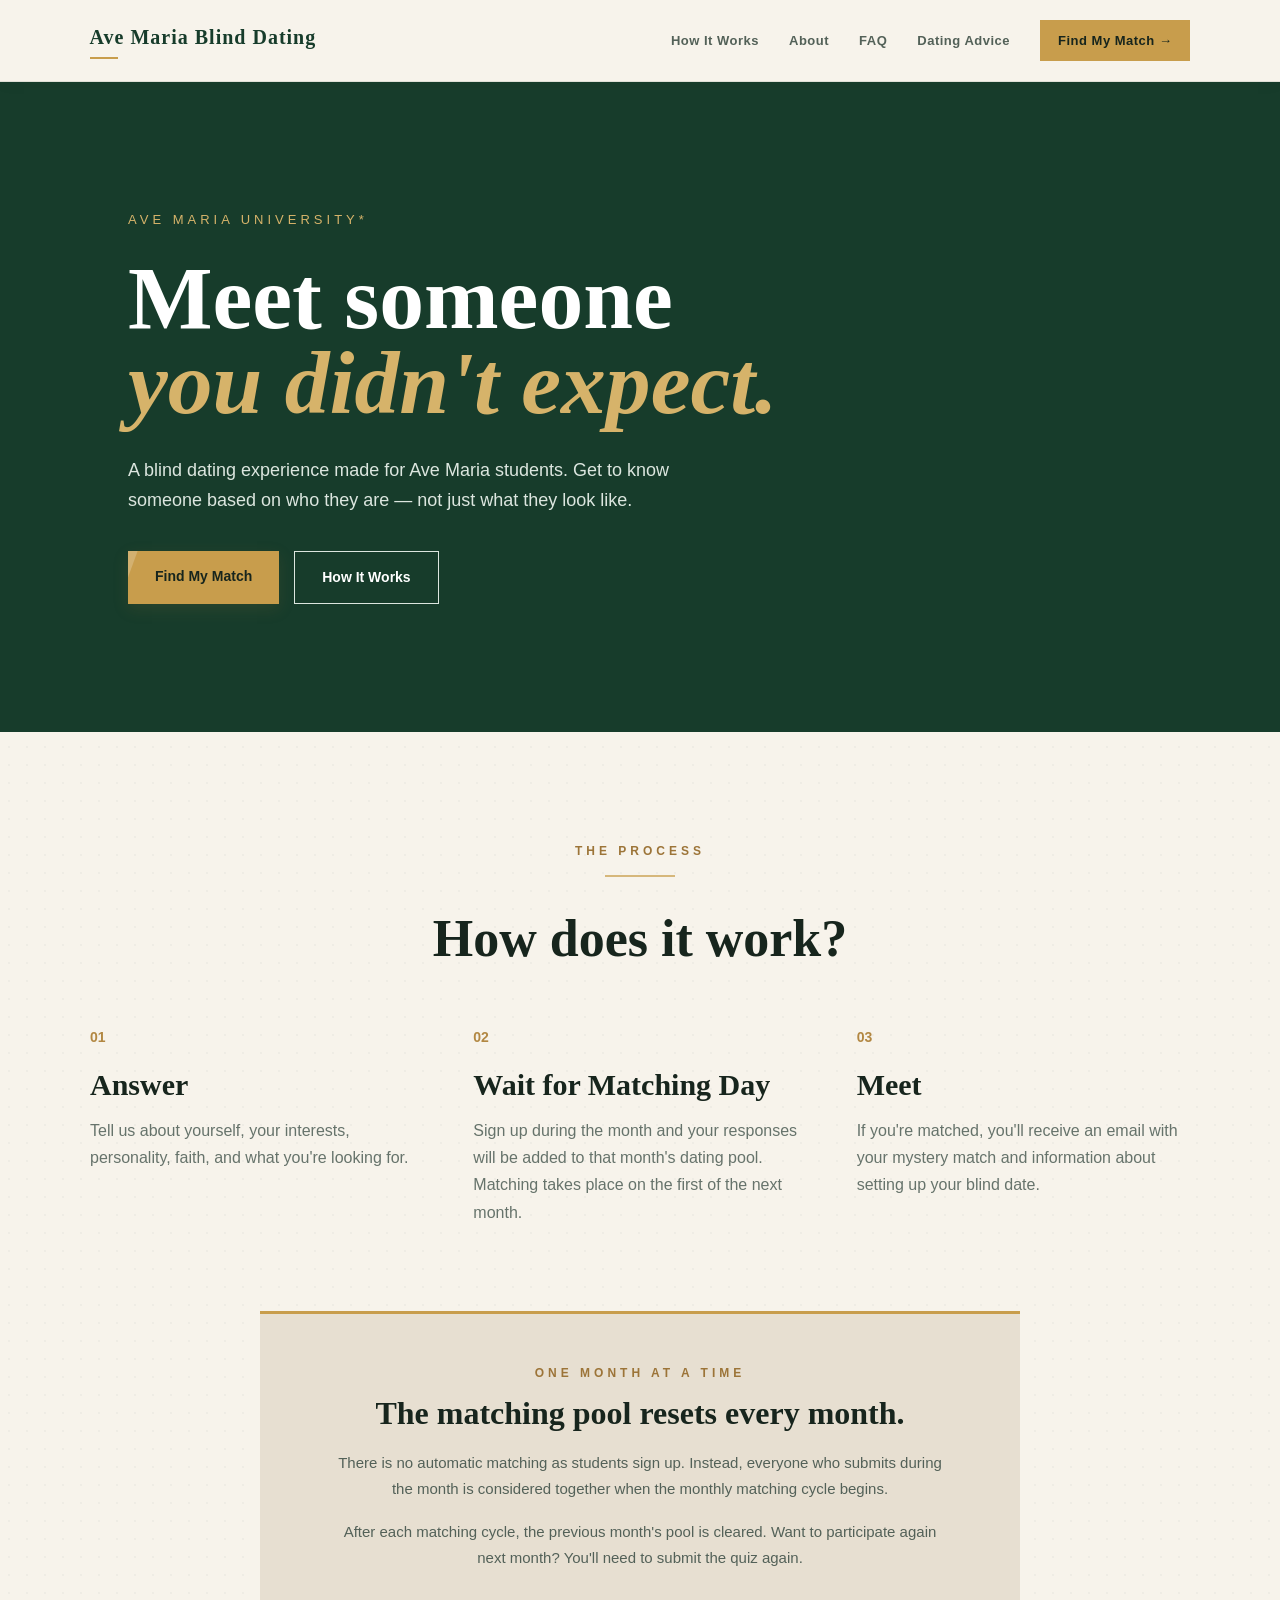
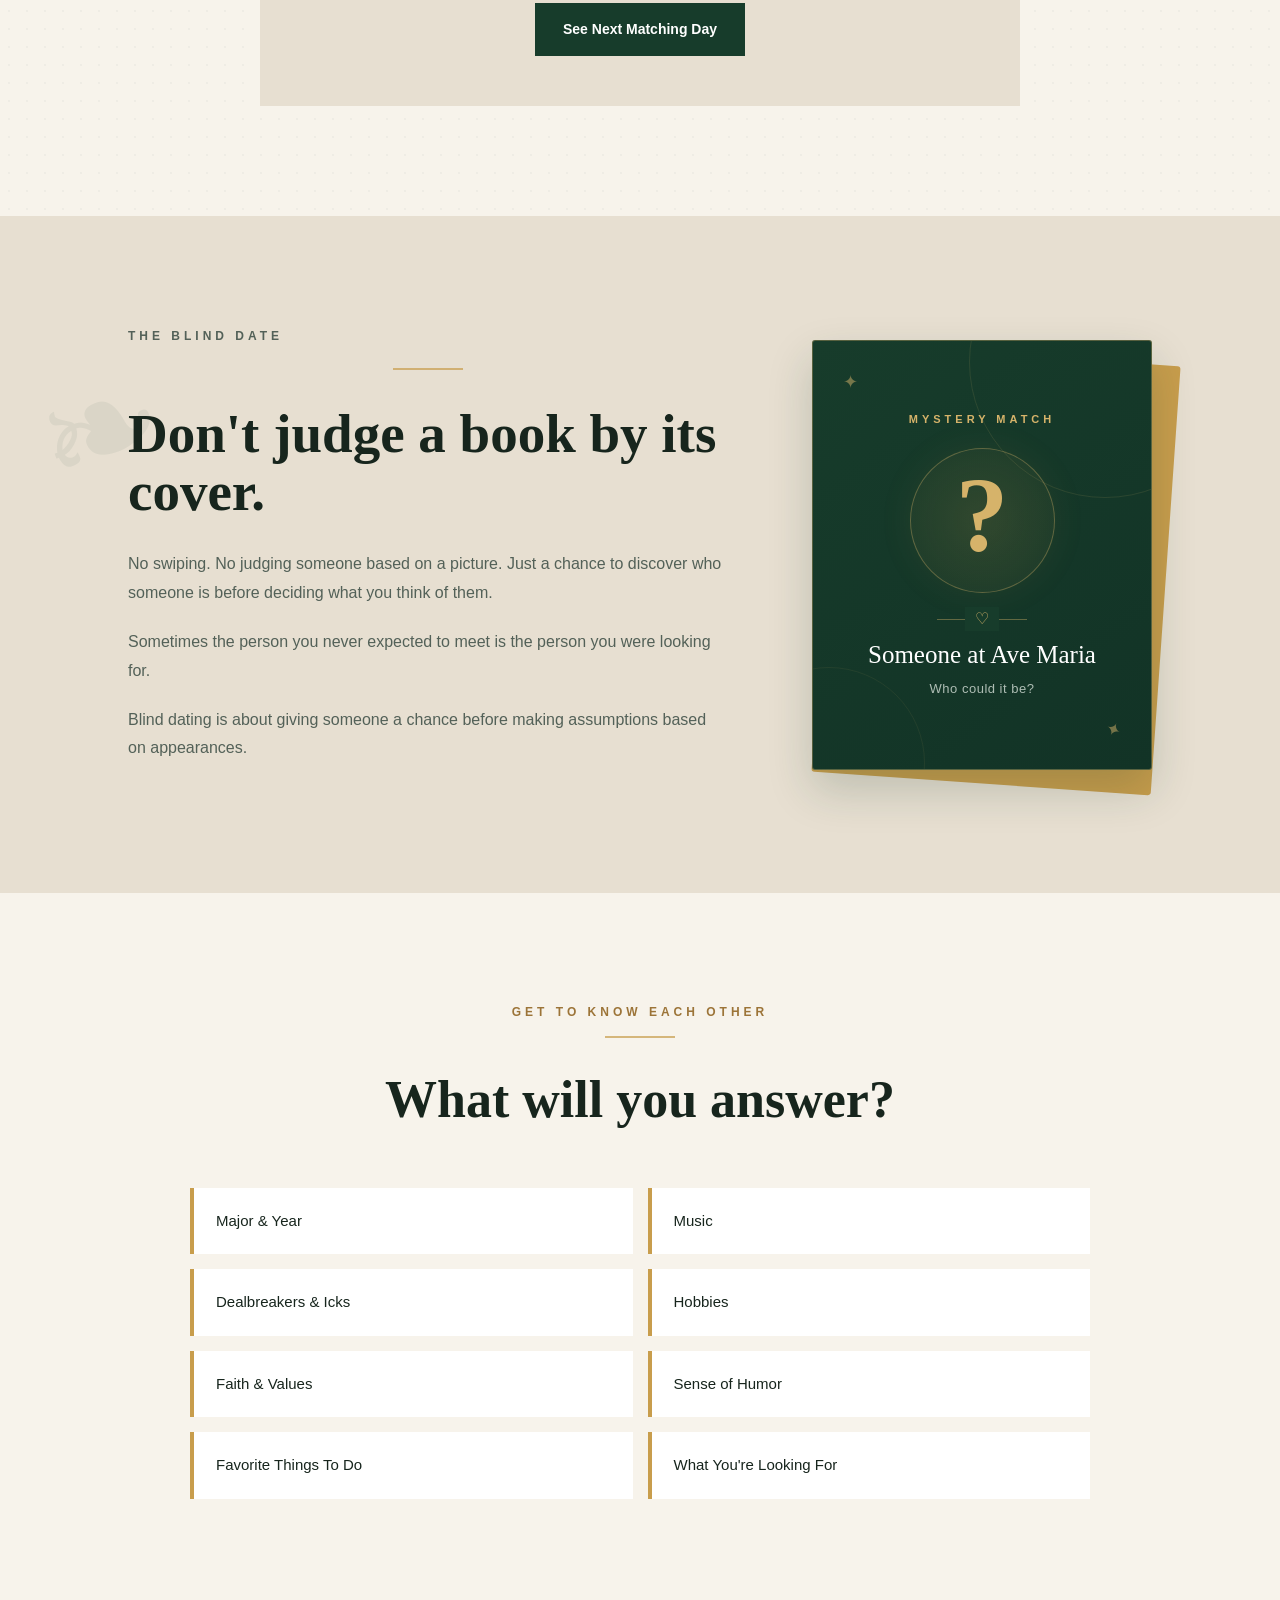
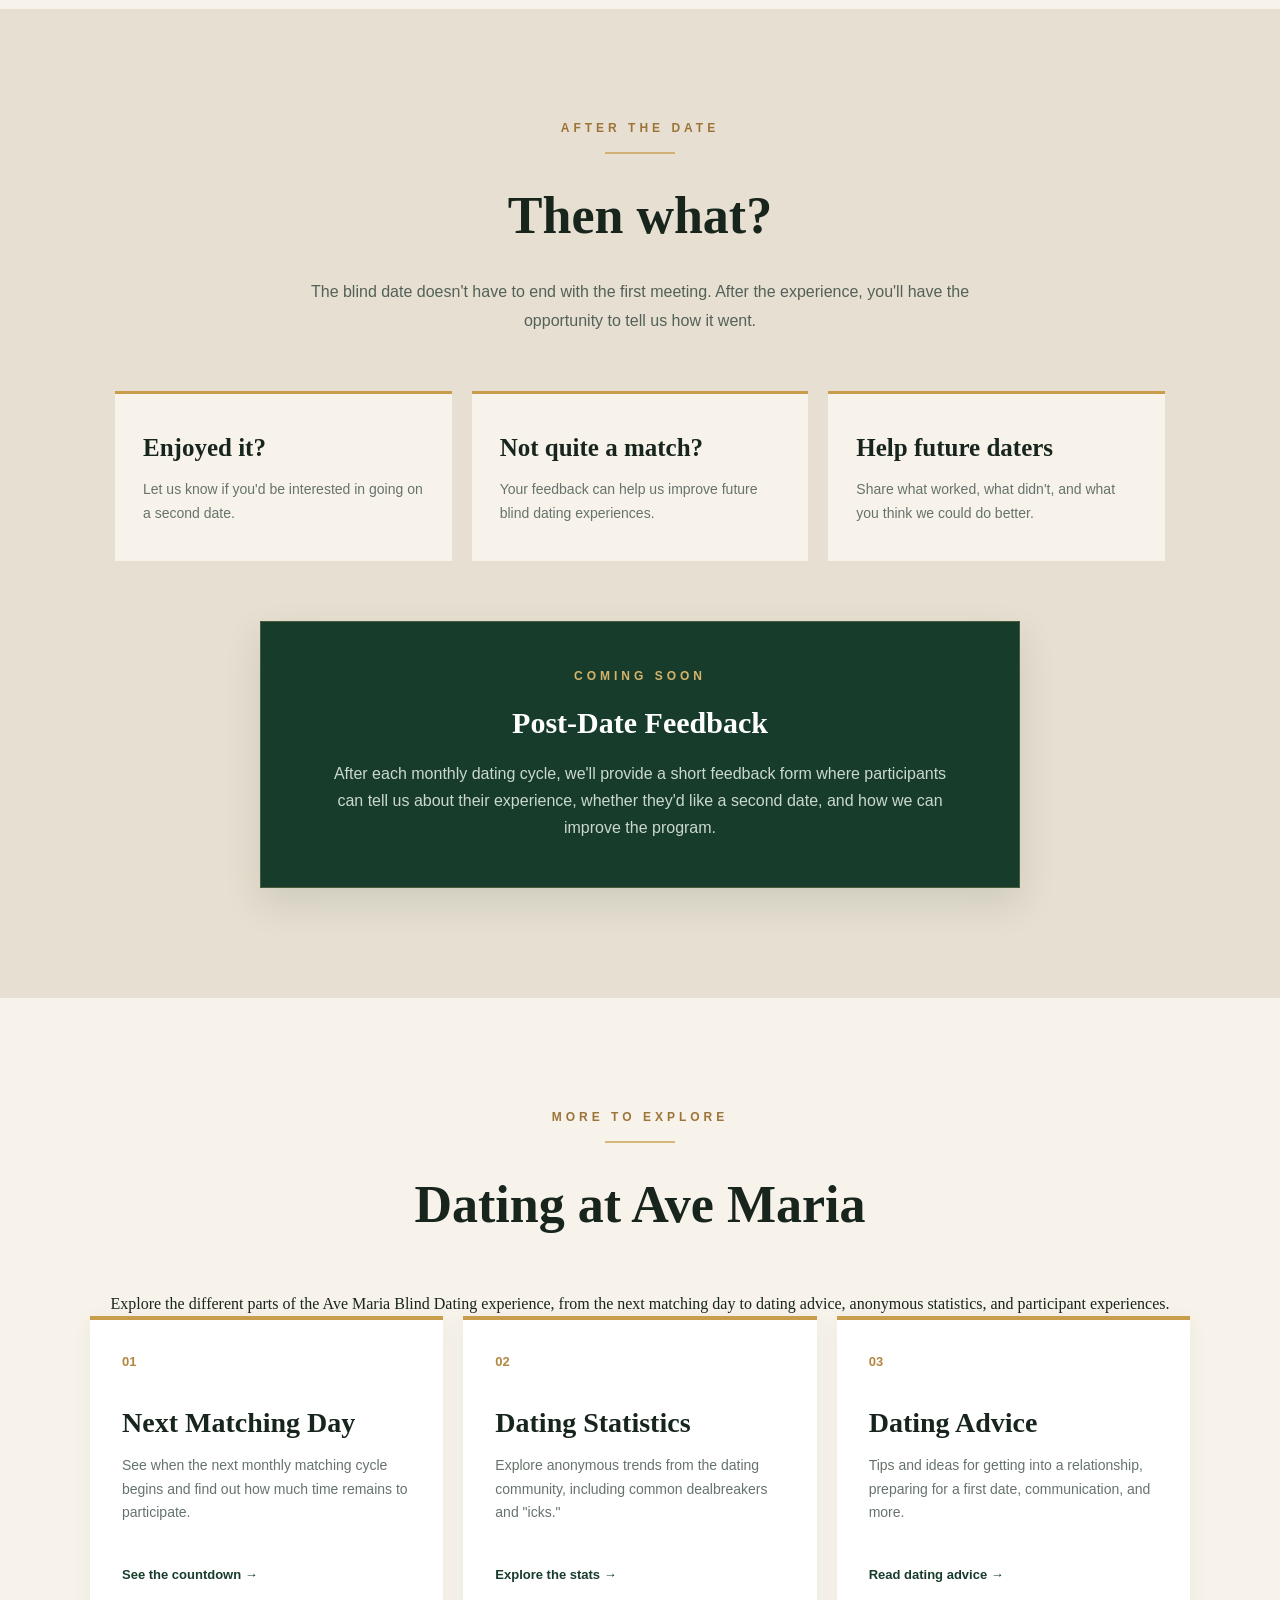
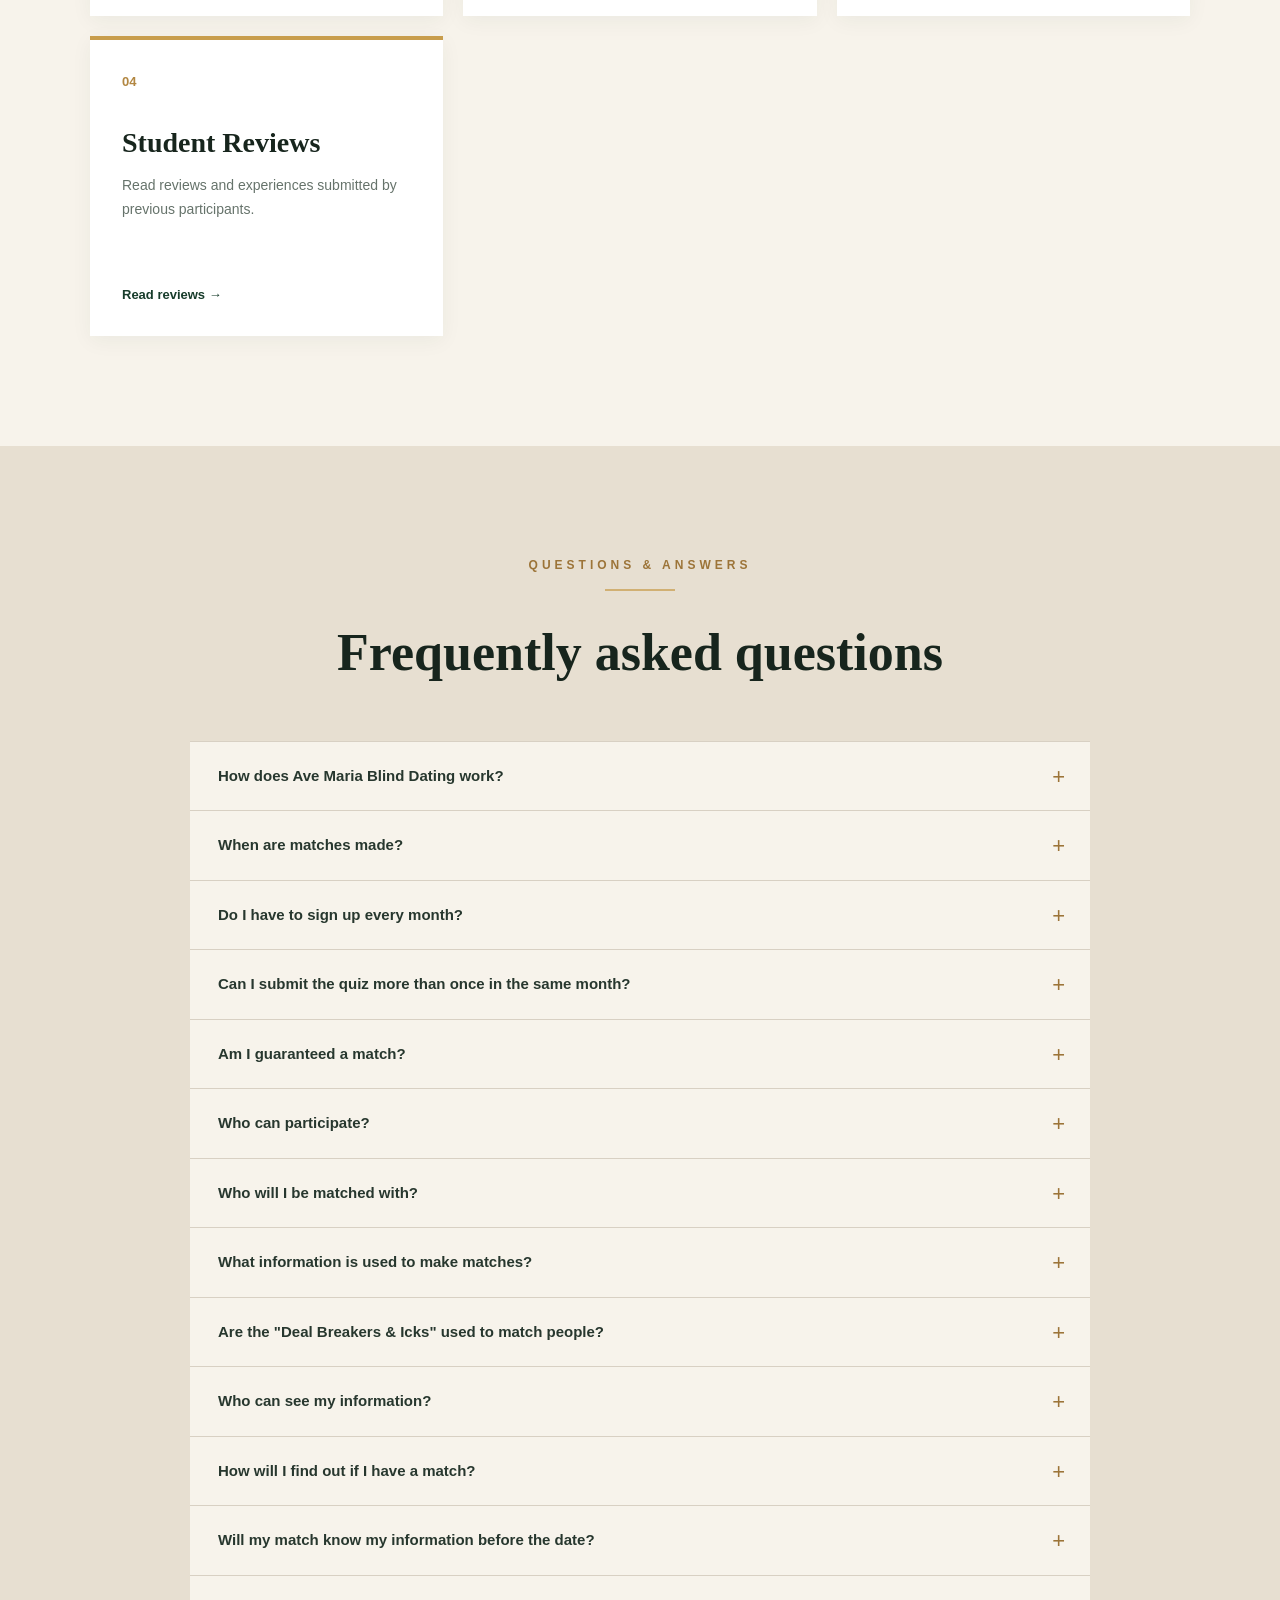
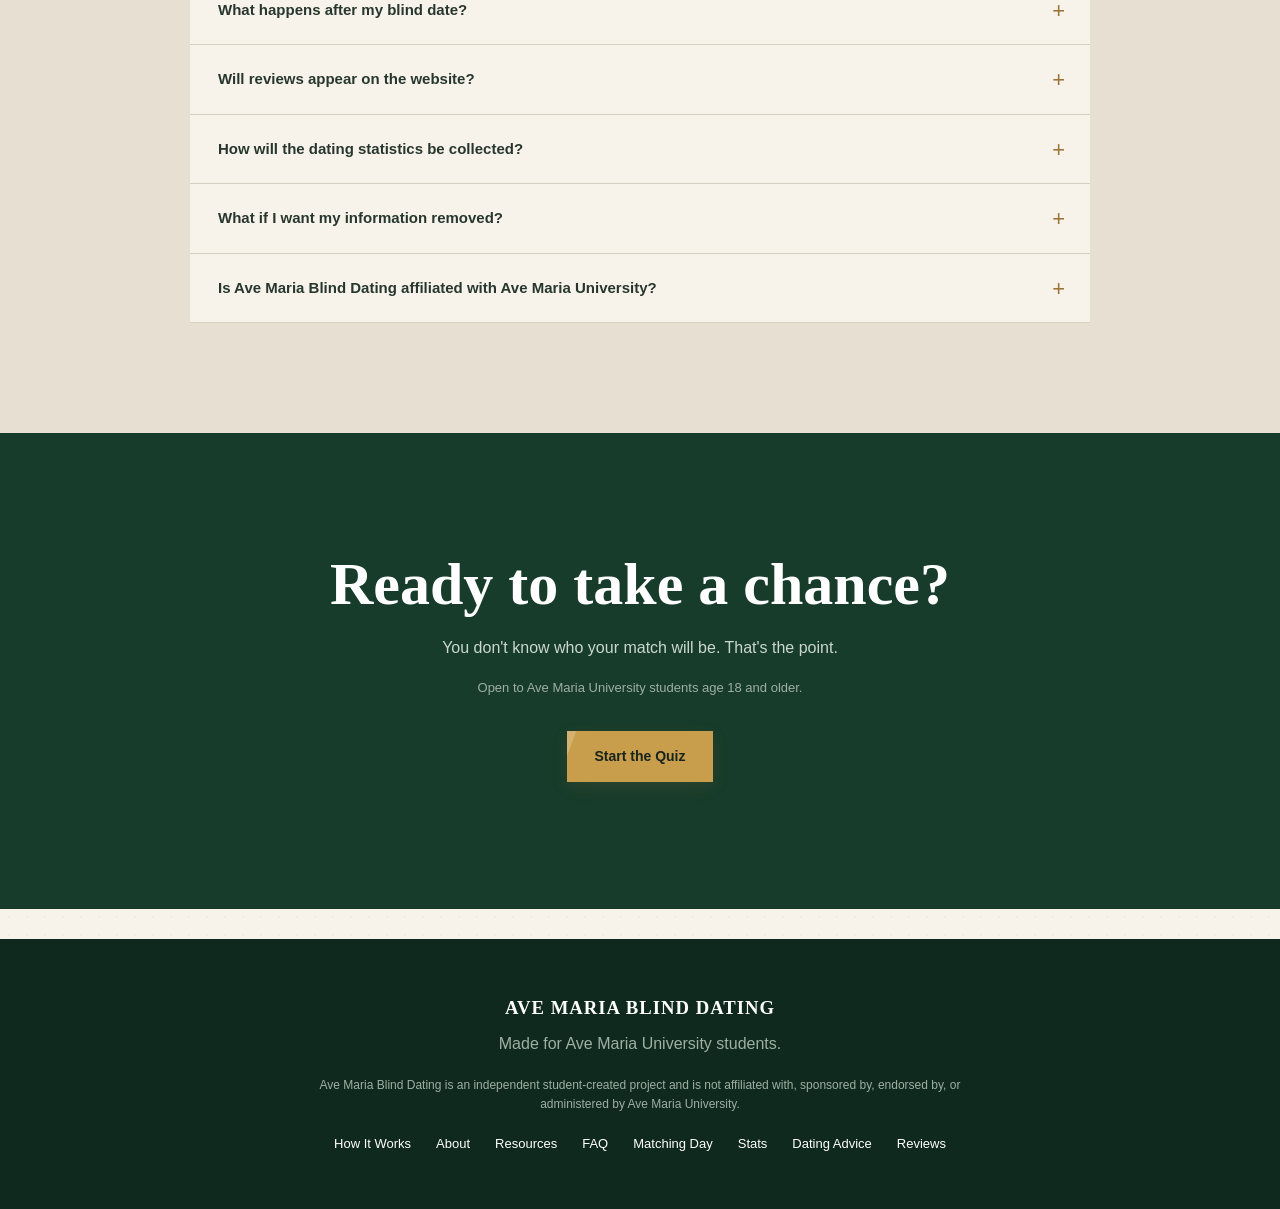
==== index.html @ 7564d318 "Update navigation links to include full paths" ====
<!DOCTYPE html>
<html lang="en">
<head>
    <meta charset="UTF-8">
    <meta name="viewport" content="width=device-width, initial-scale=1.0">

    <title>Ave Maria Blind Dating</title>

    <link rel="stylesheet" href="style.css">
</head>

<body>

    <!-- ==============================
         NAVIGATION
    ============================== -->

    <nav class="navbar">

        <a href="index.html" class="logo">
            Ave Maria Blind Dating
        </a>

        <div class="nav-links">

    <a href="index.html#how-it-works">
        How It Works
    </a>

    <a href="index.html#about">
        About
    </a>

    <a href="index.html#faq">
        FAQ
    </a>

    <a href="advice.html">
        Dating Advice
    </a>

    <a href="quiz.html" class="nav-cta">
        Find My Match →
    </a>

</div>

    </nav>


    <!-- ==============================
         HERO
    ============================== -->

    <section class="hero">

        <div class="hero-content">

            <p class="small-title">
                AVE MARIA UNIVERSITY*
            </p>

            <h1>
                Meet someone<br>
                <span>you didn't expect.</span>
            </h1>

            <p class="hero-text">
                A blind dating experience made for Ave Maria students.
                Get to know someone based on who they are — not just
                what they look like.
            </p>

            <div class="buttons">

                <a href="quiz.html" class="primary-button">
                    Find My Match
                </a>

                <a href="#how-it-works" class="secondary-button">
                    How It Works
                </a>

            </div>

        </div>


        <!-- Mystery people animation -->

        <div class="morph-animation">

            <div class="person-shape person-one">
                <div class="person-head"></div>
                <div class="person-body"></div>
            </div>

            <div class="person-shape person-two">
                <div class="person-head"></div>
                <div class="person-body"></div>
            </div>

            <div class="person-shape person-three">
                <div class="person-head"></div>
                <div class="person-body"></div>
            </div>

            <div class="person-shape person-four">
                <div class="person-head"></div>
                <div class="person-body"></div>
            </div>

            <div class="morph-heart">
                ♥
            </div>

        </div>

    </section>


    <!-- ==============================
         HOW IT WORKS
    ============================== -->

    <section id="how-it-works" class="section scroll-reveal">

        <p class="section-label">
            THE PROCESS
        </p>

        <div class="section-divider"></div>

        <h2>
            How does it work?
        </h2>


        <div class="steps">

            <div class="step">

                <div class="number">
                    01
                </div>

                <h3>
                    Answer
                </h3>

                <p>
                    Tell us about yourself, your interests,
                    personality, faith, and what you're looking for.
                </p>

            </div>


            <div class="step">

                <div class="number">
                    02
                </div>

                <h3>
                    Wait for Matching Day
                </h3>

                <p>
                    Sign up during the month and your responses
                    will be added to that month's dating pool.
                    Matching takes place on the first of the next month.
                </p>

            </div>


            <div class="step">

                <div class="number">
                    03
                </div>

                <h3>
                    Meet
                </h3>

                <p>
                    If you're matched, you'll receive an email with
                    your mystery match and information about setting
                    up your blind date.
                </p>

            </div>

        </div>


        <!-- Monthly matching information -->

        <div class="monthly-process">

            <p class="section-label">
                ONE MONTH AT A TIME
            </p>

            <h3>
                The matching pool resets every month.
            </h3>

            <p>
                There is no automatic matching as students sign up.
                Instead, everyone who submits during the month is
                considered together when the monthly matching cycle
                begins.
            </p>

            <p>
                After each matching cycle, the previous month's pool
                is cleared. Want to participate again next month?
                You'll need to submit the quiz again.
            </p>

            <a href="countdown.html" class="secondary-button">
                See Next Matching Day
            </a>

        </div>

    </section>


    <!-- ==============================
         ABOUT BLIND DATING
    ============================== -->

    <section id="about" class="about scroll-reveal">

        <div class="about-text">

            <p class="section-label">
                THE BLIND DATE
            </p>

            <div class="section-divider"></div>

            <h2>
                Don't judge a book
                by its cover.
            </h2>

            <p>
                No swiping. No judging someone based on a picture.
                Just a chance to discover who someone is before
                deciding what you think of them.
            </p>

            <p>
                Sometimes the person you never expected to meet
                is the person you were looking for.
            </p>

            <p>
                Blind dating is about giving someone a chance
                before making assumptions based on appearances.
            </p>

        </div>


        <div class="mystery-card-wrapper">

            <div class="mystery-card-back"></div>

            <div class="match-card">

                <div class="card-decoration card-decoration-top">
                    ✦
                </div>

                <p class="match-label">
                    MYSTERY MATCH
                </p>

                <div class="mystery-symbol">
                    <span>?</span>
                </div>

                <div class="card-divider">
                    <span>♡</span>
                </div>

                <h3>
                    Someone at Ave Maria
                </h3>

                <span class="match-question">
                    Who could it be?
                </span>

                <div class="card-decoration card-decoration-bottom">
                    ✦
                </div>

            </div>

        </div>

    </section>


    <!-- ==============================
         QUESTIONS
    ============================== -->

    <section class="section questions scroll-reveal">

        <p class="section-label">
            GET TO KNOW EACH OTHER
        </p>

        <div class="section-divider"></div>

        <h2>
            What will you answer?
        </h2>


        <div class="question-grid">

            <div>
                Major &amp; Year
            </div>

            <div>
                Music
            </div>

            <div>
                Dealbreakers &amp; Icks
            </div>

            <div>
                Hobbies
            </div>

            <div>
                Faith &amp; Values
            </div>

            <div>
                Sense of Humor
            </div>

            <div>
                Favorite Things To Do
            </div>

            <div>
                What You're Looking For
            </div>

        </div>

    </section>


    <!-- ==============================
         AFTER THE DATE
    ============================== -->

    <section class="section after-date scroll-reveal">

        <p class="section-label">
            AFTER THE DATE
        </p>

        <div class="section-divider"></div>

        <h2>
            Then what?
        </h2>

        <p class="after-date-intro">
            The blind date doesn't have to end with the first meeting.
            After the experience, you'll have the opportunity to tell
            us how it went.
        </p>


        <div class="after-date-grid">

            <div>

                <h3>
                    Enjoyed it?
                </h3>

                <p>
                    Let us know if you'd be interested in going
                    on a second date.
                </p>

            </div>


            <div>

                <h3>
                    Not quite a match?
                </h3>

                <p>
                    Your feedback can help us improve future
                    blind dating experiences.
                </p>

            </div>


            <div>

                <h3>
                    Help future daters
                </h3>

                <p>
                    Share what worked, what didn't, and what
                    you think we could do better.
                </p>

            </div>

        </div>


        <!-- Future feedback form -->

        <div class="future-feature">

            <p class="section-label">
                COMING SOON
            </p>

            <h3>
                Post-Date Feedback
            </h3>

            <p>
                After each monthly dating cycle, we'll provide a
                short feedback form where participants can tell us
                about their experience, whether they'd like a second
                date, and how we can improve the program.
            </p>

        </div>

    </section>


    <!-- ==============================
         RESOURCES
    ============================== -->

    <section
        id="resources"
        class="section resources scroll-reveal"
    >

        <p class="section-label">
            MORE TO EXPLORE
        </p>

        <div class="section-divider"></div>

        <h2>
            Dating at Ave Maria
        </h2>

        <p class="resources-intro">
            Explore the different parts of the Ave Maria Blind Dating
            experience, from the next matching day to dating advice,
            anonymous statistics, and participant experiences.
        </p>


        <div class="resource-grid">


            <!-- Countdown -->

            <a
                href="countdown.html"
                class="resource-card"
            >

                <span class="resource-number">
                    01
                </span>

                <h3>
                    Next Matching Day
                </h3>

                <p>
                    See when the next monthly matching cycle begins
                    and find out how much time remains to participate.
                </p>

                <span class="resource-link">
                    See the countdown →
                </span>

            </a>


            <!-- Statistics -->

            <a
                href="stats.html"
                class="resource-card"
            >

                <span class="resource-number">
                    02
                </span>

                <h3>
                    Dating Statistics
                </h3>

                <p>
                    Explore anonymous trends from the dating
                    community, including common dealbreakers
                    and "icks."
                </p>

                <span class="resource-link">
                    Explore the stats →
                </span>

            </a>


            <!-- Advice -->

            <a
                href="advice.html"
                class="resource-card"
            >

                <span class="resource-number">
                    03
                </span>

                <h3>
                    Dating Advice
                </h3>

                <p>
                    Tips and ideas for getting into a relationship,
                    preparing for a first date, communication,
                    and more.
                </p>

                <span class="resource-link">
                    Read dating advice →
                </span>

            </a>


            <!-- Reviews -->

            <a
                href="reviews.html"
                class="resource-card"
            >

                <span class="resource-number">
                    04
                </span>

                <h3>
                    Student Reviews
                </h3>

                <p>
                    Read reviews and experiences submitted by
                    previous participants.
                </p>

                <span class="resource-link">
                    Read reviews →
                </span>

            </a>

        </div>

    </section>


    <!-- ==============================
         FAQ
    ============================== -->

    <section
        id="faq"
        class="section faq-section scroll-reveal"
    >

        <p class="section-label">
            QUESTIONS &amp; ANSWERS
        </p>

        <div class="section-divider"></div>

        <h2>
            Frequently asked questions
        </h2>


        <div class="faq-list">


            <details class="faq-item">

                <summary>
                    How does Ave Maria Blind Dating work?
                </summary>

                <p>
                    You complete the quiz with honest answers about
                    yourself, your interests, personality, values,
                    lifestyle, and what you're looking for.
                    Participants who submit during the month are
                    considered together when the monthly matching
                    cycle takes place.
                </p>

            </details>


            <details class="faq-item">

                <summary>
                    When are matches made?
                </summary>

                <p>
                    Matches are made once a month, on the first day
                    of the month. The goal is to consider the people
                    in that month's pool together rather than creating
                    pairs automatically every time someone signs up.
                </p>

            </details>


            <details class="faq-item">

                <summary>
                    Do I have to sign up every month?
                </summary>

                <p>
                    Yes. Each monthly dating pool is separate.
                    After the matching cycle, the previous pool is
                    cleared. If you'd like to participate again during
                    a new month, you'll need to submit the quiz again.
                </p>

            </details>


            <details class="faq-item">

                <summary>
                    Can I submit the quiz more than once in the same month?
                </summary>

                <p>
                    No. Each participant may submit one application
                    per monthly dating pool.
                </p>

            </details>


            <details class="faq-item">

                <summary>
                    Am I guaranteed a match?
                </summary>

                <p>
                    No. A match cannot be guaranteed because we don't
                    know how many eligible students will participate
                    each month. The available dating pool will depend
                    on who signs up.
                </p>

                <p>
                    If you'd like to increase the number of potential
                    matches, share the site with other eligible
                    students and encourage them to participate.
                </p>

            </details>


            <details class="faq-item">

                <summary>
                    Who can participate?
                </summary>

                <p>
                    The site is intended for students who are 18 or
                    older and currently attend Ave Maria University.
                </p>

            </details>


            <details class="faq-item">

                <summary>
                    Who will I be matched with?
                </summary>

                <p>
                    The matching process is intended for heterosexual
                    dating relationships. Participants will therefore
                    be matched with an eligible student of the
                    opposite sex when a compatible pairing is available.
                </p>

            </details>


            <details class="faq-item">

                <summary>
                    What information is used to make matches?
                </summary>

                <p>
                    The matching process considers responses intended
                    to describe compatibility, such as personality,
                    interests, lifestyle, communication preferences,
                    values, relationship goals, and other relevant
                    answers from the quiz.
                </p>

            </details>


            <details class="faq-item">

                <summary>
                    Are the "Deal Breakers &amp; Icks" used to match people?
                </summary>

                <p>
                    No. The dealbreaker section is separate from the
                    matching criteria. Those answers are intended for
                    internal, anonymous trend research and future
                    dating resources rather than deciding who should
                    be matched with whom.
                </p>

            </details>


            <details class="faq-item">

                <summary>
                    Who can see my information?
                </summary>

                <p>
                    Participant information is kept private and is
                    accessible only to the person operating the
                    matching system. Your responses are not displayed
                    publicly.
                </p>

            </details>


            <details class="faq-item">

                <summary>
                    How will I find out if I have a match?
                </summary>

                <p>
                    If you are matched, an email will be sent to both
                    participants. The email will contain information
                    about the match and additional instructions for
                    setting up your blind date.
                </p>

            </details>


            <details class="faq-item">

                <summary>
                    Will my match know my information before the date?
                </summary>

                <p>
                    The goal of the experience is to preserve the
                    mystery while still giving both people enough
                    information to comfortably arrange their date.
                    Specific information shared with a match will be
                    explained in the match email.
                </p>

            </details>


            <details class="faq-item">

                <summary>
                    What happens after my blind date?
                </summary>

                <p>
                    A future post-date feedback form will give
                    participants an opportunity to tell us how the
                    experience went, whether they would be interested
                    in a second date, and how the experience could
                    be improved.
                </p>

            </details>


            <details class="faq-item">

                <summary>
                    Will reviews appear on the website?
                </summary>

                <p>
                    Participants will eventually be able to submit
                    reviews of their experience. Reviews will be
                    manually reviewed and verified before being
                    publicly displayed.
                </p>

            </details>


            <details class="faq-item">

                <summary>
                    How will the dating statistics be collected?
                </summary>

                <p>
                    The dealbreaker and "ick" questions are intended
                    to help identify anonymous trends. These statistics
                    may be used to create future resources about dating,
                    communication, relationships, and common student
                    preferences.
                </p>

            </details>


            <details class="faq-item">

                <summary>
                    What if I want my information removed?
                </summary>

                <p>
                    Email
                    <a href="mailto:ave.blinddates@gmail.com">
                        ave.blinddates@gmail.com
                    </a>
                    and request that your information be removed.
                </p>

            </details>


            <details class="faq-item">

                <summary>
                    Is Ave Maria Blind Dating affiliated with Ave Maria University?
                </summary>

                <p>
                    No. Ave Maria Blind Dating is an independent
                    student-created project and is not affiliated with,
                    sponsored by, endorsed by, or administered by
                    Ave Maria University.
                </p>

            </details>


        </div>

    </section>


    <!-- ==============================
         FINAL CTA
    ============================== -->

    <section class="final-cta scroll-reveal">

        <h2>
            Ready to take a chance?
        </h2>

        <p>
            You don't know who your match will be.
            That's the point.
        </p>

        <p class="eligibility-note">
            Open to Ave Maria University students age 18 and older.
        </p>

        <a
            href="quiz.html"
            class="primary-button"
        >
            Start the Quiz
        </a>

    </section>


    <!-- ==============================
         FOOTER
    ============================== -->

    <footer>

        <h3>
            AVE MARIA BLIND DATING
        </h3>

        <p>
            Made for Ave Maria University students.
        </p>

        <p class="footer-disclaimer">
            Ave Maria Blind Dating is an independent student-created
            project and is not affiliated with, sponsored by, endorsed
            by, or administered by Ave Maria University.
        </p>


        <div class="footer-links">

            <a href="#how-it-works">
                How It Works
            </a>

            <a href="#about">
                About
            </a>

            <a href="#resources">
                Resources
            </a>

            <a href="#faq">
                FAQ
            </a>

            <a href="countdown.html">
                Matching Day
            </a>

            <a href="stats.html">
                Stats
            </a>

            <a href="advice.html">
                Dating Advice
            </a>

            <a href="reviews.html">
                Reviews
            </a>

        </div>

    </footer>


    <!-- ==============================
         SCROLL REVEAL
    ============================== -->

    <script>

        const scrollElements =
            document.querySelectorAll(".scroll-reveal");


        const revealOnScroll = () => {

            scrollElements.forEach(element => {

                const elementTop =
                    element.getBoundingClientRect().top;

                const windowHeight =
                    window.innerHeight;

                if (elementTop < windowHeight - 100) {

                    element.classList.add("visible");

                }

            });

        };


        window.addEventListener(
            "scroll",
            revealOnScroll
        );


        revealOnScroll();

    </script>

</body>
</html>
---- style.css ----
/* ==============================
   GENERAL
============================== */

* {
    margin: 0;
    padding: 0;
    box-sizing: border-box;
}

html {
    scroll-behavior: smooth;
}

body {
    font-family: Georgia, "Times New Roman", serif;
    color: #17251d;
    background-color: #f7f3eb;

    background-image:
        radial-gradient(
            rgba(23, 60, 43, 0.035) 1px,
            transparent 1px
        );

    background-size: 18px 18px;

    line-height: 1.5;
}

a {
    text-decoration: none;
    color: inherit;
}

img {
    max-width: 100%;
    display: block;
}

button,
input,
select,
textarea {
    font: inherit;
}


/* ==============================
   SHARED PAGE CONTAINER
============================== */

/*
   Keeps content from stretching all the way
   to the edges of the screen on the new pages.
*/

.page-container {
    width: min(1100px, 90%);
    margin: 0 auto;
}

.content-container {
    width: min(900px, 90%);
    margin: 0 auto;
}


/* ==============================
   TOP NAVIGATION
============================== */

.navbar {
    min-height: 82px;
    padding: 0 7%;

    display: flex;
    align-items: center;
    justify-content: space-between;

    background: #f7f3eb;

    border-bottom: 1px solid rgba(23, 60, 43, 0.10);

    position: relative;
    z-index: 100;

    box-shadow:
        0 2px 15px rgba(23, 60, 43, 0.04);
}


/* Logo */

.logo {
    font-size: 20px;
    font-weight: bold;
    letter-spacing: 1px;

    color: #173c2b;

    position: relative;
}

.logo::after {
    content: "";

    display: block;

    width: 28px;
    height: 2px;

    margin-top: 5px;

    background: #c89d4c;

    transition: width .25s ease;
}

.logo:hover::after {
    width: 50px;
}


/* Navigation links */

.nav-links {
    display: flex;
    align-items: center;

    gap: 30px;

    font-family: Arial, sans-serif;
    font-size: 13px;
    font-weight: 600;

    letter-spacing: .5px;
}

.nav-links a {
    position: relative;

    color: #536158;

    padding: 8px 0;

    transition:
        color .2s ease,
        transform .2s ease;
}


/* Gold underline */

.nav-links a:not(.nav-cta)::after {
    content: "";

    position: absolute;

    left: 0;
    bottom: 0;

    width: 0;
    height: 2px;

    background: #c89d4c;

    transition: width .25s ease;
}

.nav-links a:not(.nav-cta):hover {
    color: #173c2b;

    transform: translateY(-1px);
}

.nav-links a:not(.nav-cta):hover::after {
    width: 100%;
}


/* Navigation CTA */

.nav-cta {
    padding: 11px 18px !important;

    background: #c89d4c;

    color: #17251d !important;

    font-weight: bold;

    transition: all .2s ease !important;
}

.nav-cta::after {
    display: none !important;
}

.nav-cta:hover {
    background: #e0bd78;

    color: #17251d !important;

    transform: translateY(-2px);

    box-shadow:
        0 5px 15px rgba(156, 116, 56, .18);
}


/* ==============================
   HERO
============================== */

.hero {
    min-height: 650px;

    padding: 80px 10%;

    display: flex;
    align-items: center;
    justify-content: space-between;

    background: #173c2b;
    color: white;

    position: relative;
    overflow: hidden;
}

.hero-content {
    max-width: 650px;

    position: relative;
    z-index: 2;
}

.small-title {
    font-family: Arial, sans-serif;
    font-size: 13px;
    letter-spacing: 4px;

    color: #d6b36a;

    margin-bottom: 25px;
}

.hero h1 {
    font-size: clamp(55px, 7vw, 95px);

    line-height: .95;

    margin-bottom: 30px;
}

.hero h1 span {
    color: #d6b36a;
    font-style: italic;
}

.hero-text {
    font-family: Arial, sans-serif;

    max-width: 550px;

    font-size: 18px;
    line-height: 1.7;

    color: #dce6df;

    margin-bottom: 35px;
}


/* ==============================
   BUTTONS
============================== */

.buttons {
    display: flex;
    gap: 15px;

    flex-wrap: wrap;
}

.primary-button,
.secondary-button {
    display: inline-block;

    padding: 15px 27px;

    font-family: Arial, sans-serif;
    font-size: 14px;
    font-weight: bold;

    transition:
        background .2s ease,
        color .2s ease,
        transform .2s ease,
        box-shadow .2s ease;

    cursor: pointer;
}

.primary-button {
    position: relative;
    overflow: hidden;

    background: #c89d4c;
    color: #17251d;

    box-shadow:
        0 5px 15px rgba(156, 116, 56, .15);
}

.primary-button::before {
    content: "";

    position: absolute;

    top: 0;
    left: -100%;

    width: 100%;
    height: 100%;

    background: rgba(255, 255, 255, .2);

    transform: skewX(-20deg);

    transition: left .5s ease;
}

.primary-button:hover::before {
    left: 120%;
}

.primary-button:hover {
    background: #e0bd78;

    transform: translateY(-2px);

    box-shadow:
        0 8px 20px rgba(156, 116, 56, .20);
}

.secondary-button {
    border: 1px solid #dce6df;

    color: white;
}

.secondary-button:hover {
    background: white;

    color: #173c2b;

    transform: translateY(-2px);
}


/* ==============================
   MYSTERY PEOPLE → HEART ANIMATION
============================== */

.morph-animation {
    position: absolute;

    right: 5%;
    top: 50%;

    width: 430px;
    height: 430px;

    transform: translateY(-50%);

    opacity: .13;

    pointer-events: none;
}


/* ==============================
   PEOPLE
============================== */

.person-shape {
    position: absolute;

    inset: 0;

    display: flex;
    flex-direction: column;

    align-items: center;
    justify-content: center;

    color: white;

    opacity: 0;

    animation: personCycle 8s infinite;

    transform-origin: center;
}


/* Head */

.person-head {
    width: 105px;
    height: 105px;

    background: white;

    border-radius: 50%;

    margin-bottom: 16px;
}


/* Body */

.person-body {
    width: 225px;
    height: 205px;

    background: white;

    border-radius:
        115px 115px 20px 20px;
}


/* ==============================
   PERSON TIMING
============================== */

.person-one {
    animation-delay: 0s;
}

.person-two {
    animation-delay: 1.4s;
}

.person-three {
    animation-delay: 2.8s;
}

.person-four {
    animation-delay: 4.2s;
}


/* ==============================
   PERSON ANIMATION
============================== */

@keyframes personCycle {

    0% {
        opacity: 0;

        transform:
            translateY(35px)
            scale(.75);
    }

    5% {
        opacity: 0;
    }

    9% {
        opacity: 1;

        transform:
            translateY(0)
            scale(1);
    }

    14% {
        opacity: 1;

        transform:
            translateY(0)
            scale(1);
    }

    17% {
        opacity: .7;

        transform:
            translateY(-8px)
            scale(1.03);
    }

    20% {
        opacity: 0;

        transform:
            translateY(-25px)
            scale(1.08);
    }

    100% {
        opacity: 0;
    }
}


/* ==============================
   DIFFERENT SILHOUETTES
============================== */


/* Person 1 */

.person-one .person-head {
    width: 105px;
    height: 105px;
}

.person-one .person-body {
    width: 225px;
    height: 205px;

    border-radius:
        115px 115px 20px 20px;
}


/* Person 2 */

.person-two .person-head {
    width: 90px;
    height: 90px;
}

.person-two .person-body {
    width: 255px;
    height: 185px;

    border-radius:
        130px 130px 18px 18px;
}


/* Person 3 */

.person-three .person-head {
    width: 118px;
    height: 118px;
}

.person-three .person-body {
    width: 190px;
    height: 230px;

    border-radius:
        100px 100px 20px 20px;
}


/* Person 4 */

.person-four .person-head {
    width: 96px;
    height: 96px;
}

.person-four .person-body {
    width: 270px;
    height: 180px;

    border-radius:
        140px 140px 20px 20px;
}


/* ==============================
   GIANT HEART
============================== */

.morph-heart {
    position: absolute;

    inset: 0;

    display: flex;

    align-items: center;
    justify-content: center;

    font-size: 300px;

    line-height: 1;

    color: #d6b36a;

    opacity: 0;

    transform-origin: center;

    animation: heartReveal 8s infinite;
}


/* ==============================
   HEART REVEAL
============================== */

@keyframes heartReveal {

    0%,
    70% {
        opacity: 0;

        transform:
            scale(.55)
            rotate(-15deg);
    }

    72% {
        opacity: 0;

        transform:
            scale(.65)
            rotate(-10deg);
    }

    76% {
        opacity: .3;

        transform:
            scale(.75)
            rotate(-7deg);
    }

    82% {
        opacity: 1;

        transform:
            scale(1.12)
            rotate(5deg);
    }

    88% {
        opacity: 1;

        transform:
            scale(1)
            rotate(0deg);
    }

    94% {
        opacity: 1;

        transform:
            scale(1)
            rotate(0deg);
    }

    100% {
        opacity: 0;

        transform:
            scale(.9)
            rotate(-5deg);
    }
}


/* ==============================
   MOBILE — NAV + HERO
============================== */

@media (max-width: 750px) {

    .navbar {
        padding: 0 6%;
    }

    .nav-links {
        display: none;
    }

    .hero {
        padding: 70px 7%;

        min-height: 700px;

        display: block;
    }

    .hero-content {
        max-width: 100%;
    }

    .hero h1 {
        font-size: 55px;
    }

    .hero-text {
        font-size: 16px;
    }

    .morph-animation {
        position: absolute;

        right: -55px;
        top: 62%;

        width: 260px;
        height: 300px;

        opacity: .09;

        transform: none;
    }

    .buttons {
        position: relative;
        z-index: 3;
    }
}


/* ==============================
   VERY SMALL SCREENS
============================== */

@media (max-width: 400px) {

    .logo {
        font-size: 17px;
    }

    .hero {
        padding: 60px 6%;
    }

    .hero h1 {
        font-size: 48px;
    }

    .morph-animation {
        right: -85px;

        opacity: .07;
    }

    .primary-button,
    .secondary-button {
        width: 100%;
        text-align: center;
    }
}
/* ==============================
   SHARED SECTIONS
============================== */

.section {
    padding: 110px 0;

    text-align: center;
}

.section > * {
    position: relative;
    z-index: 1;
}

.section-label {
    font-family: Arial, sans-serif;

    font-size: 12px;

    letter-spacing: 4px;

    color: #9c7438;

    font-weight: bold;

    margin-bottom: 15px;
}

.section h2 {
    font-size: 52px;

    line-height: 1.05;

    margin-bottom: 60px;
}

.section-divider {
    width: 70px;
    height: 2px;

    background: #c89d4c;

    margin: 0 auto 35px;

    opacity: .7;
}


/* ==============================
   HOW IT WORKS
============================== */

.steps {
    width: min(1100px, 90%);

    display: grid;

    grid-template-columns:
        repeat(3, 1fr);

    gap: 50px;

    margin: 0 auto;
}

.step {
    text-align: left;

    opacity: 0;

    transform: translateY(25px);

    transition:
        opacity .7s ease,
        transform .7s ease;
}

.scroll-reveal.visible .step {
    opacity: 1;

    transform: translateY(0);
}

.scroll-reveal.visible .step:nth-child(2) {
    transition-delay: .08s;
}

.scroll-reveal.visible .step:nth-child(3) {
    transition-delay: .16s;
}

.number {
    font-family: Arial, sans-serif;

    color: #b28742;

    font-size: 14px;

    font-weight: bold;

    margin-bottom: 20px;
}

.step h3 {
    font-size: 30px;

    line-height: 1.15;

    margin-bottom: 15px;
}

.step p {
    font-family: Arial, sans-serif;

    line-height: 1.7;

    color: #66736b;
}


/* ==============================
   MONTHLY PROCESS
============================== */

.monthly-process {
    width: min(760px, 90%);

    margin: 85px auto 0;

    padding: 50px 55px;

    background: #e7dfd1;

    border-top:
        3px solid #c89d4c;

    text-align: center;
}

.monthly-process .section-label {
    margin-bottom: 12px;
}

.monthly-process h3 {
    font-size: 32px;

    line-height: 1.2;

    margin-bottom: 18px;
}

.monthly-process p:not(.section-label) {
    max-width: 620px;

    margin: 0 auto 18px;

    font-family: Arial, sans-serif;

    font-size: 15px;

    line-height: 1.7;

    color: #536158;
}

.monthly-process .secondary-button {
    display: inline-block;

    margin-top: 15px;

    background: #173c2b;

    border-color: #173c2b;

    color: white;
}

.monthly-process .secondary-button:hover {
    background: #c89d4c;

    border-color: #c89d4c;

    color: #17251d;
}


/* ==============================
   ABOUT
============================== */

.about {
    background: #e7dfd1;

    padding: 110px 10%;

    display: flex;

    align-items: center;

    justify-content: space-between;

    gap: 80px;

    position: relative;

    overflow: hidden;
}

.about::before {
    content: "❧";

    position: absolute;

    left: 3%;
    top: 15%;

    font-size: 150px;

    color:
        rgba(23, 60, 43, .06);

    transform: rotate(-20deg);

    pointer-events: none;
}

.about-text {
    max-width: 600px;

    position: relative;

    z-index: 1;
}

.about-text h2 {
    font-size: 55px;

    line-height: 1.05;

    margin-bottom: 30px;
}

.about-text p {
    font-family: Arial, sans-serif;

    line-height: 1.8;

    color: #536158;

    margin-bottom: 20px;
}


/* ==============================
   MYSTERY MATCH CARD
============================== */

.mystery-card-wrapper {
    width: 340px;
    height: 430px;

    position: relative;

    flex-shrink: 0;

    animation:
        mysteryFloat 5s ease-in-out infinite;
}

.mystery-card-back {
    position: absolute;

    width: 100%;
    height: 100%;

    top: 14px;
    left: 14px;

    background: #c89d4c;

    transform: rotate(4deg);

    border-radius: 3px;
}

.match-card {
    position: relative;

    width: 100%;
    height: 100%;

    padding: 40px 30px;

    background:
        linear-gradient(
            145deg,
            #173c2b,
            #123326
        );

    color: white;

    display: flex;

    flex-direction: column;

    align-items: center;

    justify-content: center;

    text-align: center;

    border:
        1px solid
        rgba(214, 179, 106, .35);

    border-radius: 3px;

    overflow: hidden;

    box-shadow:
        0 20px 45px
        rgba(23, 60, 43, .20);

    transition:
        transform .35s ease,
        box-shadow .35s ease;
}

.mystery-card-wrapper:hover {
    animation-play-state: paused;
}

.mystery-card-wrapper:hover .match-card {
    transform:
        translateY(-8px)
        rotate(-1deg);

    box-shadow:
        0 30px 60px
        rgba(23, 60, 43, .28);
}


/* Card decorations */

.match-card::before {
    content: "";

    position: absolute;

    width: 270px;
    height: 270px;

    border:
        1px solid
        rgba(214, 179, 106, .12);

    border-radius: 50%;

    top: -115px;
    right: -90px;
}

.match-card::after {
    content: "";

    position: absolute;

    width: 190px;
    height: 190px;

    border:
        1px solid
        rgba(214, 179, 106, .08);

    border-radius: 50%;

    bottom: -90px;
    left: -80px;
}

.match-card > * {
    position: relative;

    z-index: 2;
}

.match-label {
    font-family: Arial, sans-serif;

    font-size: 11px;

    font-weight: bold;

    letter-spacing: 4px;

    color: #d6b36a;

    margin-bottom: 20px;
}

.mystery-symbol {
    width: 145px;
    height: 145px;

    display: flex;

    align-items: center;
    justify-content: center;

    margin-bottom: 18px;

    border:
        1px solid
        rgba(214, 179, 106, .35);

    border-radius: 50%;

    background:
        radial-gradient(
            circle,
            rgba(200, 157, 76, .16),
            rgba(200, 157, 76, .03)
        );

    box-shadow:
        0 0 35px
        rgba(200, 157, 76, .08);

    animation:
        mysteryPulse 3s ease-in-out infinite;
}

.mystery-symbol span {
    font-family:
        Georgia,
        "Times New Roman",
        serif;

    font-size: 105px;

    line-height: 1;

    color: #d6b36a;

    font-weight: bold;

    transform: translateY(-5px);
}

.card-divider {
    width: 90px;

    height: 1px;

    background:
        rgba(214, 179, 106, .4);

    margin: 8px 0 20px;

    position: relative;
}

.card-divider span {
    position: absolute;

    left: 50%;
    top: 50%;

    transform:
        translate(-50%, -50%);

    padding: 0 10px;

    background: #173c2b;

    color: #d6b36a;

    font-size: 16px;
}

.match-card h3 {
    font-size: 25px;

    line-height: 1.2;

    margin-bottom: 9px;

    font-weight: normal;
}

.match-question {
    font-family: Arial, sans-serif;

    font-size: 13px;

    color: #aebdb4;

    letter-spacing: .5px;
}

.card-decoration {
    position: absolute;

    color: #d6b36a;

    opacity: .5;

    font-size: 18px;
}

.card-decoration-top {
    top: 28px;
    left: 30px;
}

.card-decoration-bottom {
    bottom: 25px;
    right: 30px;

    transform: rotate(25deg);
}


/* ==============================
   CARD ANIMATIONS
============================== */

@keyframes mysteryFloat {

    0%,
    100% {
        transform:
            translateY(0)
            rotate(2deg);
    }

    50% {
        transform:
            translateY(-10px)
            rotate(1deg);
    }
}

@keyframes mysteryPulse {

    0%,
    100% {
        transform: scale(1);

        box-shadow:
            0 0 25px
            rgba(200, 157, 76, .06);
    }

    50% {
        transform: scale(1.04);

        box-shadow:
            0 0 40px
            rgba(200, 157, 76, .15);
    }
}


/* ==============================
   QUESTIONS
============================== */

.questions {
    background: #f7f3eb;
}

.question-grid {
    width: min(900px, 90%);

    margin: auto;

    display: grid;

    grid-template-columns:
        repeat(2, 1fr);

    gap: 15px;
}

.question-grid div {
    padding: 22px;

    background: white;

    font-family: Arial, sans-serif;

    font-size: 15px;

    text-align: left;

    border-left:
        4px solid #c89d4c;

    transition:
        transform .2s ease,
        box-shadow .2s ease;
}

.question-grid div:hover {
    transform: translateY(-3px);

    box-shadow:
        0 8px 20px
        rgba(23, 60, 43, .08);
}


/* ==============================
   AFTER DATE
============================== */

.after-date {
    background: #e7dfd1;
}

.after-date-intro {
    width: min(700px, 90%);

    margin: -25px auto 55px;

    font-family: Arial, sans-serif;

    font-size: 16px;

    line-height: 1.8;

    color: #536158;
}

.after-date-grid {
    width: min(1050px, 90%);

    margin: 0 auto;

    display: grid;

    grid-template-columns:
        repeat(3, 1fr);

    gap: 20px;
}

.after-date-grid > div {
    padding: 35px 28px;

    background: #f7f3eb;

    border-top:
        3px solid #c89d4c;

    text-align: left;

    transition:
        transform .2s ease,
        box-shadow .2s ease;
}

.after-date-grid > div:hover {
    transform: translateY(-4px);

    box-shadow:
        0 10px 25px
        rgba(23, 60, 43, .08);
}

.after-date-grid h3 {
    font-size: 25px;

    margin-bottom: 12px;
}

.after-date-grid p {
    font-family: Arial, sans-serif;

    font-size: 14px;

    line-height: 1.7;

    color: #66736b;
}


/* Future feature */

.future-feature {
    width: min(760px, 90%);

    margin: 60px auto 0;

    padding: 45px;

    background: #173c2b;

    color: white;

    text-align: center;

    border:
        1px solid
        rgba(214, 179, 106, .25);

    box-shadow:
        0 15px 35px
        rgba(23, 60, 43, .12);
}

.future-feature .section-label {
    color: #d6b36a;
}

.future-feature h3 {
    font-size: 30px;

    margin-bottom: 15px;
}

.future-feature p:last-child {
    max-width: 620px;

    margin: auto;

    font-family: Arial, sans-serif;

    color: #cbd8d0;

    line-height: 1.7;
}


/* ==============================
   RESOURCES
============================== */

.resources {
    background: #f7f3eb;
}

.resource-grid {
    width: min(1100px, 90%);

    margin: 0 auto;

    display: grid;

    grid-template-columns:
        repeat(3, 1fr);

    gap: 20px;

    text-align: left;
}

.resource-card {
    display: flex;

    flex-direction: column;

    min-height: 300px;

    padding: 32px;

    background: white;

    border-top:
        4px solid #c89d4c;

    box-shadow:
        0 5px 20px
        rgba(23, 60, 43, .05);

    transition:
        transform .25s ease,
        box-shadow .25s ease,
        background .25s ease;
}

.resource-card:hover {
    transform: translateY(-6px);

    box-shadow:
        0 15px 30px
        rgba(23, 60, 43, .10);

    background: #fffdfa;
}

.resource-number {
    font-family: Arial, sans-serif;

    color: #b28742;

    font-size: 13px;

    font-weight: bold;

    margin-bottom: 35px;
}

.resource-card h3 {
    font-size: 28px;

    line-height: 1.15;

    margin-bottom: 15px;
}

.resource-card p {
    font-family: Arial, sans-serif;

    font-size: 14px;

    line-height: 1.7;

    color: #66736b;

    margin-bottom: 25px;
}

.resource-link {
    margin-top: auto;

    font-family: Arial, sans-serif;

    font-size: 13px;

    font-weight: bold;

    color: #173c2b;
}

.resource-card:hover .resource-link {
    color: #9c7438;
}


/* ==============================
   FAQ
============================== */

.faq-section {
    background: #e7dfd1;
}

.faq-list {
    width: min(900px, 90%);

    margin: 0 auto;

    text-align: left;
}

.faq-item {
    background: #f7f3eb;

    border-bottom:
        1px solid #d8d0c3;

    transition:
        background .2s ease;
}

.faq-item:first-child {
    border-top:
        1px solid #d8d0c3;
}

.faq-item summary {
    padding: 23px 28px;

    font-family: Arial, sans-serif;

    font-size: 15px;

    font-weight: bold;

    color: #27372e;

    cursor: pointer;

    list-style: none;

    position: relative;

    padding-right: 55px;
}

.faq-item summary::-webkit-details-marker {
    display: none;
}

.faq-item summary::after {
    content: "+";

    position: absolute;

    right: 25px;
    top: 50%;

    transform:
        translateY(-50%);

    font-family: Arial, sans-serif;

    font-size: 22px;

    font-weight: normal;

    color: #9c7438;

    transition:
        transform .2s ease;
}

.faq-item[open] summary::after {
    content: "−";
}

.faq-item[open] {
    background: white;
}

.faq-item p {
    max-width: 800px;

    padding: 0 28px 24px;

    font-family: Arial, sans-serif;

    font-size: 14px;

    line-height: 1.8;

    color: #66736b;
}

.faq-item p + p {
    padding-top: 0;
}

.faq-item a {
    color: #9c7438;

    font-weight: bold;

    text-decoration: underline;
}


/* ==============================
   SCROLL REVEAL
============================== */

.scroll-reveal {
    opacity: 0;

    filter: blur(2px);

    transform: translateY(15px);

    transition:
        opacity .7s ease,
        filter .7s ease,
        transform .7s ease;
}

.scroll-reveal.visible {
    opacity: 1;

    filter: blur(0);

    transform: translateY(0);
}


/* ==============================
   FINAL CTA
============================== */

.final-cta {
    padding: 120px 20px;

    text-align: center;

    background: #173c2b;

    color: white;
   
   margin-top: 30 pc;
}

.final-cta h2 {
    font-size: 60px;

    line-height: 1.05;

    margin-bottom: 20px;
}

.final-cta p {
    font-family: Arial, sans-serif;

    color: #cbd8d0;

    margin-bottom: 18px;
}

.final-cta .primary-button {
    margin-top: 15px;
}

.eligibility-note {
    font-size: 13px;

    color: #9eafa4 !important;
}


/* ==============================
   FOOTER
============================== */

footer {
    padding: 55px 10%;

    background: #10291e;

    color: white;

    text-align: center;
}

footer h3 {
    margin-bottom: 10px;

    letter-spacing: 1px;
}

footer p {
    max-width: 650px;

    margin: 0 auto 20px;

    font-family: Arial, sans-serif;

    color: #9eafa4;
}

.footer-disclaimer {
    font-size: 12px;

    line-height: 1.6;
}

.footer-links {
    display: flex;

    justify-content: center;

    flex-wrap: wrap;

    gap: 25px;

    font-family: Arial, sans-serif;

    font-size: 13px;
}

.footer-links a {
    transition: color .2s ease;
}

.footer-links a:hover {
    color: #d6b36a;
}


/* ==============================
   GENERAL NEW-PAGE STYLING
============================== */

/*
   These classes are shared by the new pages:
   countdown.html
   stats.html
   advice.html
   reviews.html
*/

.page-header {
    position: relative;

    overflow: hidden;

    padding: 90px 20px;
   

    background:
        linear-gradient(
            135deg,
            #173c2b 0%,
            #1d4935 100%
        );

    color: white;

    text-align: center;
}

.page-header::before {
    content: "";

    position: absolute;

    width: 320px;
    height: 320px;
   

    border:
        1px solid
        rgba(214, 179, 106, .15);

    border-radius: 50%;

    right: -100px;
    top: -120px;
}
.countdown-page {
   padding-top: 20px;
}

.page-header::after {
    content: "";

    position: absolute;

    width: 220px;
    height: 220px;
   

    border:
        1px solid
        rgba(214, 179, 106, .10);

    border-radius: 50%;

    left: -100px;
    bottom: -120px;
}

.page-header > * {
    position: relative;

    z-index: 1;
}

.page-header .section-label {
    color: #d6b36a;

    margin-bottom: 25px;
}

.page-header h1 {
    max-width: 900px;

    margin: 0 auto 20px;

    font-size:
        clamp(45px, 6vw, 72px);

    line-height: 1;

    letter-spacing: -1px;
}

.page-header p {
    width: min(680px, 90%);

    margin: auto;

    font-family: Arial, sans-serif;

    font-size: 16px;

    line-height: 1.8;

    color: #dce6df;
}
.final-cta {
   margin-bottom: 30px;
}

/* ==============================
   NEW PAGE CONTENT
============================== */

.page-content {
    width: min(1000px, 90%);

    margin: 0 auto;

    padding: 85px 0 110px;
}

.page-content.narrow {
    width: min(800px, 90%);
}

.page-intro {
    max-width: 700px;

    margin: 0 auto 55px;

    text-align: center;

    font-family: Arial, sans-serif;

    font-size: 16px;

    line-height: 1.8;

    color: #66736b;
}


/* ==============================
   CONTENT CARDS
============================== */

.content-card {
    background: white;

    padding: 35px;

    margin-bottom: 20px;

    border-top:
        3px solid #c89d4c;

    box-shadow:
        0 5px 20px
        rgba(23, 60, 43, .05);
}

.content-card h2 {
    font-size: 32px;

    line-height: 1.2;

    margin-bottom: 18px;
}

.content-card h3 {
    font-size: 24px;

    margin-bottom: 12px;
}

.content-card p {
    font-family: Arial, sans-serif;

    font-size: 15px;

    line-height: 1.8;

    color: #66736b;

    margin-bottom: 15px;
}

.content-card p:last-child {
    margin-bottom: 0;
}


/* ==============================
   BACK TO HOME
============================== */

.back-home {
    display: inline-block;

    margin-top: 30px;

    font-family: Arial, sans-serif;

    font-size: 13px;

    font-weight: bold;

    color: #173c2b;

    border-bottom:
        2px solid #c89d4c;

    padding-bottom: 4px;

    transition:
        color .2s ease,
        border-color .2s ease;
}

.back-home:hover {
    color: #9c7438;

    border-color: #9c7438;
}
/* ==============================
   RESPONSIVE — NEW PAGES
============================== */

@media (max-width: 850px) {

    .steps {
        grid-template-columns: 1fr;
        gap: 45px;
    }

    .step {
        text-align: center;
        max-width: 600px;
        margin: 0 auto;
    }

    .about {
        padding: 90px 7%;
        flex-direction: column;
        text-align: center;
    }

    .about-text {
        max-width: 700px;
    }

    .mystery-card-wrapper {
        width: 310px;
        height: 400px;
    }

    .question-grid {
        grid-template-columns: 1fr;
    }

    .after-date-grid {
        grid-template-columns: 1fr;
        width: min(650px, 90%);
    }

    .resource-grid {
        grid-template-columns: 1fr;
        width: min(650px, 90%);
    }

    .resource-card {
        min-height: auto;
    }

    .section h2 {
        font-size: 44px;
    }

    .final-cta h2 {
        font-size: 48px;
    }
}


/* ==============================
   TABLET
============================== */

@media (max-width: 650px) {

    .section {
        padding: 80px 0;
    }

    .section h2 {
        font-size: 40px;
        margin-bottom: 45px;
    }

    .monthly-process {
        padding: 38px 25px;
        margin-top: 65px;
    }

    .monthly-process h3 {
        font-size: 27px;
    }

    .about {
        padding: 80px 6%;
        gap: 55px;
    }

    .about-text h2 {
        font-size: 43px;
    }

    .mystery-card-wrapper {
        width: 290px;
        height: 375px;
    }

    .match-card {
        padding: 30px 22px;
    }

    .mystery-symbol {
        width: 125px;
        height: 125px;
    }

    .mystery-symbol span {
        font-size: 90px;
    }

    .page-header {
        padding: 70px 20px;
    }

    .page-header h1 {
        font-size: 44px;
    }

    .page-header p {
        font-size: 15px;
    }

    .page-content {
        padding: 65px 0 85px;
    }

    .content-card {
        padding: 28px 23px;
    }

    .content-card h2 {
        font-size: 28px;
    }

    .final-cta {
        padding: 90px 20px;
    }

    .final-cta h2 {
        font-size: 42px;
    }

    footer {
        padding: 45px 7%;
    }
}


/* ==============================
   SMALL MOBILE
============================== */

@media (max-width: 450px) {

    .section h2 {
        font-size: 35px;
    }

    .section-label {
        font-size: 10px;
        letter-spacing: 3px;
    }

    .step h3 {
        font-size: 26px;
    }

    .monthly-process {
        width: 88%;
        padding: 32px 20px;
    }

    .monthly-process h3 {
        font-size: 25px;
    }

    .about-text h2 {
        font-size: 37px;
    }

    .mystery-card-wrapper {
        width: 265px;
        height: 350px;
    }

    .mystery-symbol {
        width: 110px;
        height: 110px;
    }

    .mystery-symbol span {
        font-size: 78px;
    }

    .match-card h3 {
        font-size: 22px;
    }

    .page-header {
        padding: 60px 15px;
    }

    .page-header h1 {
        font-size: 38px;
    }

    .page-content {
        width: 92%;
        padding: 55px 0 70px;
    }

    .content-card {
        padding: 25px 20px;
    }

    .content-card h2 {
        font-size: 25px;
    }

    .content-card h3 {
        font-size: 21px;
    }

    .final-cta {
        padding: 75px 18px;
    }

    .final-cta h2 {
        font-size: 36px;
    }

    .footer-links {
        gap: 15px;
    }
}


/* ==============================
   ACCESSIBILITY
============================== */

@media (prefers-reduced-motion: reduce) {

    html {
        scroll-behavior: auto;
    }

    *,
    *::before,
    *::after {
        animation-duration: 0.01ms !important;
        animation-iteration-count: 1 !important;
        transition-duration: 0.01ms !important;
        scroll-behavior: auto !important;
    }

    .scroll-reveal {
        opacity: 1;
        filter: none;
        transform: none;
    }

    .step {
        opacity: 1;
        transform: none;
    }
}


/* ==============================
   FOCUS STATES
============================== */

a:focus-visible,
button:focus-visible,
summary:focus-visible {
    outline: 2px solid #c89d4c;
    outline-offset: 4px;
}


/* ==============================
   SELECTION
============================== */

::selection {
    background: #c89d4c;
    color: #17251d;
}


/* ==============================
   SMOOTH PAGE TRANSITIONS
============================== */

.page-content,
.page-header,
.section,
.final-cta,
footer {
    isolation: isolate;
}


/* ==============================
   END OF STYLE SHEET
============================== */
/* ==============================
   QUIZ PAGE
============================== */

.quiz-header {
    position: relative;

    overflow: hidden;

    padding: 105px 20px 115px;

    background:
        linear-gradient(
            135deg,
            #173c2b 0%,
            #1d4935 100%
        );

    color: white;

    text-align: center;
}


/* Decorative circles */

.quiz-header::before {
    content: "";

    position: absolute;

    width: 320px;
    height: 320px;

    border:
        1px solid
        rgba(214, 179, 106, .18);

    border-radius: 50%;

    right: -100px;
    top: -120px;
}

.quiz-header::after {
    content: "";

    position: absolute;

    width: 200px;
    height: 200px;

    border:
        1px solid
        rgba(214, 179, 106, .10);

    border-radius: 50%;

    left: -80px;
    bottom: -100px;
}

.quiz-header > * {
    position: relative;

    z-index: 1;
}


/* Quiz label */

.quiz-header .section-label {
    color: #d6b36a;

    margin-bottom: 20px;

    letter-spacing: 5px;

    font-size: 11px;
}


/* Quiz heading */

.quiz-header h1 {
    font-size:
        clamp(48px, 6vw, 72px);

    line-height: 1;

    margin-bottom: 28px;

    letter-spacing: -1px;
}


/* Quiz description */

.quiz-header > p:last-child {
    max-width: 620px;

    margin: auto;

    font-family: Arial, sans-serif;

    font-size: 17px;

    line-height: 1.8;

    color: #dce6df;
}


/* Quiz container */

.quiz-container {
    max-width: 800px;

    margin: auto;

    padding: 80px 25px;
}

.quiz-header + .quiz-container {
    padding-top: 75px;
}


/* Form sections */

.form-section {
    background: white;

    padding: 45px;

    margin-bottom: 35px;

    box-shadow:
        0 5px 25px
        rgba(0, 0, 0, .05);
}

.form-section h2 {
    font-size: 38px;

    margin-bottom: 35px;
}

.form-section > label {
    display: block;

    font-family: Arial, sans-serif;

    font-weight: bold;

    margin-top: 25px;

    margin-bottom: 10px;
}


/* Inputs */

input[type="text"],
select,
textarea {
    width: 100%;

    padding: 15px;

    border:
        1px solid #ccd3cd;

    background: #fafafa;

    font-family: Arial, sans-serif;

    font-size: 15px;

    border-radius: 2px;

    transition: .2s;
}

input[type="text"]:focus,
select:focus,
textarea:focus {
    outline: none;

    border-color: #9c7438;

    background: white;
}

textarea {
    resize: vertical;
}


/* ==============================
   CHOICES
============================== */

.choice-group {
    display: grid;

    grid-template-columns:
        1fr 1fr;

    gap: 12px;

    margin-top: 10px;
}

.choice {
    display: flex;

    align-items: center;

    gap: 10px;

    padding: 15px;

    background: #f7f3eb;

    border:
        1px solid transparent;

    cursor: pointer;

    font-family: Arial, sans-serif;

    transition: .2s;
}

.choice:hover {
    border-color: #c89d4c;

    transform: translateY(-1px);
}

.choice input {
    accent-color: #173c2b;
}

.choice:has(input:checked) {
    background: #173c2b;

    color: white;

    border-color: #173c2b;

    transform: translateY(-2px);

    box-shadow:
        0 6px 15px
        rgba(23, 60, 43, .12);
}

.choice:has(input:checked) input {
    accent-color: #c89d4c;
}


/* Traditionality scale */

.traditionality-scale {
    grid-template-columns:
        repeat(5, 1fr);
}

.traditionality-scale .choice {
    flex-direction: column;

    text-align: center;

    justify-content: center;

    min-height: 90px;
}

.traditionality-scale .choice input {
    margin-bottom: 5px;
}


/* ==============================
   PRIVACY
============================== */

.privacy-box {
    background: #e7dfd1;

    padding: 30px;

    margin-bottom: 25px;
}

.privacy-box h3 {
    font-size: 25px;

    margin-bottom: 10px;
}

.privacy-box p {
    font-family: Arial, sans-serif;

    line-height: 1.6;

    color: #536158;

    margin-bottom: 20px;
}

.checkbox {
    display: flex;

    align-items: flex-start;

    gap: 10px;

    font-family: Arial, sans-serif;

    font-size: 14px;

    line-height: 1.5;
}

.checkbox input {
    margin-top: 4px;

    accent-color: #173c2b;
}


/* ==============================
   SUBMIT
============================== */

.submit-button {
    width: 100%;

    padding: 19px;

    border: none;

    background: #c89d4c;

    color: #17251d;

    font-family: Arial, sans-serif;

    font-size: 16px;

    font-weight: bold;

    cursor: pointer;

    transition: .2s;
}

.submit-button:hover {
    background: #e0bd78;

    transform: translateY(-2px);
}

.success-message {
    text-align: center;

    margin-top: 25px;

    color: #286b48;

    font-family: Arial, sans-serif;

    font-weight: bold;
}


/* ==============================
   EMAIL
============================== */

#email {
    width: 100%;

    padding: 16px 18px;

    border:
        1px solid #ccd3cd;

    background: #fafafa;

    font-family: Arial, sans-serif;

    font-size: 15px;

    border-radius: 3px;

    transition: .2s;
}

#email:focus {
    outline: none;

    border-color: #c89d4c;

    background: white;

    box-shadow:
        0 0 0 3px
        rgba(200, 157, 76, .12);
}

.email-note {
    font-family: Arial, sans-serif;

    font-size: 12px;

    line-height: 1.5;

    color: #7a857e;

    margin-top: 8px;
}


/* ==============================
   AGE RANGE
============================== */

.age-range {
    display: grid;

    grid-template-columns:
        1fr 1fr;

    gap: 20px;

    margin-top: 10px;

    margin-bottom: 10px;
}

.age-range label {
    display: block;

    font-family: Arial, sans-serif;

    font-size: 13px;

    font-weight: bold;

    margin-bottom: 8px;

    color: #536158;
}

.age-range select {
    width: 100%;

    padding: 16px 18px;

    border:
        1px solid #ccd3cd;

    background: #fafafa;

    font-family: Arial, sans-serif;

    font-size: 15px;

    border-radius: 3px;

    cursor: pointer;

    transition: .2s;
}

.age-range select:hover {
    border-color: #c89d4c;
}

.age-range select:focus {
    outline: none;

    border-color: #c89d4c;

    background: white;

    box-shadow:
        0 0 0 3px
        rgba(200, 157, 76, .12);
}


/* ==============================
   DEAL BREAKERS
============================== */

.dealbreaker-section {
    background: #f1eadf;

    border-top:
        4px solid #c89d4c;

    position: relative;

    overflow: hidden;
}

.dealbreaker-section::after {
    content: "✦";

    position: absolute;

    right: 35px;
    top: 25px;

    font-size: 85px;

    color:
        rgba(200, 157, 76, .10);

    pointer-events: none;
}

.dealbreaker-section h2 {
    margin-bottom: 20px;
}

.section-description {
    max-width: 620px;

    margin: 0 auto 35px;

    font-family: Arial, sans-serif;

    font-size: 14px;

    line-height: 1.7;

    color: #66736b;

    text-align: center;
}

.selection-note {
    display: inline-block;

    margin: 5px auto 20px;

    padding: 7px 14px;

    background: #173c2b;

    color: #d6b36a;

    font-family: Arial, sans-serif;

    font-size: 12px;

    font-weight: bold;

    letter-spacing: .5px;

    border-radius: 20px;
}


/* Deal breaker choices */

.checkbox-group {
    display: grid;

    grid-template-columns:
        1fr 1fr;

    gap: 12px;

    margin-top: 15px;

    margin-bottom: 30px;
}

.checkbox-choice {
    display: flex;

    align-items: center;

    gap: 12px;

    padding: 16px 18px;

    background: #faf8f4;

    border:
        1px solid #ddd5c8;

    border-radius: 3px;

    font-family: Arial, sans-serif;

    font-size: 14px;

    color: #38463e;

    cursor: pointer;

    transition: .2s;
}

.checkbox-choice:hover {
    border-color: #c89d4c;

    background: white;

    transform: translateY(-1px);

    box-shadow:
        0 3px 10px
        rgba(0, 0, 0, .04);
}

.checkbox-choice input {
    width: 17px;
    height: 17px;

    flex-shrink: 0;

    accent-color: #173c2b;

    cursor: pointer;
}

.checkbox-choice:has(input:checked) {
    background: #173c2b;

    border-color: #173c2b;

    color: white;

    box-shadow:
        0 3px 10px
        rgba(23, 60, 43, .15);
}

.checkbox-choice:has(input:checked) input {
    accent-color: #c89d4c;
}

#dealbreaker-other {
    background: #faf8f4;
}

#dealbreaker-other:focus {
    background: white;

    border-color: #c89d4c;

    box-shadow:
        0 0 0 3px
        rgba(200, 157, 76, .12);
}

.dealbreaker-section > label[for="dealbreaker-other"] {
    margin-top: 15px;
}


/* ==============================
   MOBILE
============================== */

@media (max-width: 750px) {

    .nav-links {
        display: none;
    }

    .hero {
        padding: 70px 7%;

        min-height: 700px;
    }

    .hero h1 {
        font-size: 55px;
    }

    /*
       Move animation behind the text
       and make it slightly subtler
       on smaller screens.
    */
    .morph-animation {
        right: -55px;
        top: 62%;

        width: 260px;
        height: 300px;

        opacity: .09;
    }

    .steps {
        grid-template-columns: 1fr;
    }

    .about {
        flex-direction: column;

        padding: 80px 7%;

        gap: 55px;
    }

    .about-text h2 {
        font-size: 45px;
    }

    .mystery-card-wrapper {
        width: 285px;
        height: 370px;
    }

    .mystery-symbol {
        width: 120px;
        height: 120px;
    }

    .mystery-symbol span {
        font-size: 85px;
    }

    .match-card h3 {
        font-size: 22px;
    }

    .question-grid {
        grid-template-columns: 1fr;
    }

    .final-cta h2 {
        font-size: 45px;
    }

    .match-card {
        width: 100%;
    }

    .traditionality-scale {
        grid-template-columns:
            1fr 1fr;
    }

    .checkbox-group {
        grid-template-columns: 1fr;
    }

    .dealbreaker-section {
        padding: 28px 20px;
    }

    .dealbreaker-section::after {
        right: 10px;
        top: 15px;

        font-size: 60px;
    }

    .age-range {
        grid-template-columns: 1fr;

        gap: 5px;
    }

    .quiz-header {
        padding: 75px 20px 85px;
    }

    .quiz-header h1 {
        font-size: 45px;
    }

    .quiz-header > p:last-child {
        font-size: 15px;
    }

    .form-section {
        padding: 28px 20px;
    }

    .form-section h2 {
        font-size: 30px;
    }

    .choice-group {
        grid-template-columns: 1fr;
    }
}


/* ==============================
   VERY SMALL SCREENS
============================== */

@media (max-width: 400px) {

    .hero h1 {
        font-size: 48px;
    }

    .morph-animation {
        right: -85px;

        opacity: .07;
    }

    .mystery-card-wrapper {
        width: 265px;
        height: 350px;
    }

    .traditionality-scale {
        grid-template-columns: 1fr;
    }
}
/* ============================================================
   MONTHLY MATCHING DAY — SIGNATURE PAGE DESIGN
   PAGE-SPECIFIC STYLES
   Safe to paste at the END of style.css
============================================================ */


/* ============================================================
   HEADER — "THE REVEAL"
============================================================ */

.countdown-header {
    position: relative;

    min-height: 470px;

    display: flex;
    align-items: center;
    justify-content: center;

    padding: 90px 20px;

    overflow: hidden;

    text-align: center;

    color: white;

    background:
        radial-gradient(
            circle at 50% 45%,
            rgba(214, 179, 106, .12),
            transparent 30%
        ),
        linear-gradient(
            135deg,
            #173c2b 0%,
            #10291e 100%
        );
}


/* Giant decorative rings */

.countdown-header::before {
    content: "";

    position: absolute;

    width: 560px;
    height: 560px;

    top: 50%;
    left: 50%;

    transform: translate(-50%, -50%);

    border:
        1px solid
        rgba(214, 179, 106, .13);

    border-radius: 50%;

    box-shadow:
        0 0 0 45px rgba(214, 179, 106, .025),
        0 0 0 95px rgba(214, 179, 106, .018),
        0 0 0 150px rgba(214, 179, 106, .012);

    pointer-events: none;
}


/* Small gold star */

.countdown-header::after {
    content: "✦";

    position: absolute;

    top: 48px;
    right: 8%;

    font-size: 26px;

    color: rgba(214, 179, 106, .55);

    animation:
        matchingStar 4s ease-in-out infinite;

    pointer-events: none;
}


/* Header content */

.countdown-header-content {
    position: relative;

    z-index: 2;

    max-width: 850px;

    animation:
        matchingHeaderIn .8s ease both;
}


/* Label */

.countdown-header .section-label {
    display: inline-flex;

    align-items: center;
    justify-content: center;

    gap: 14px;

    margin-bottom: 25px;

    color: #d6b36a;

    font-size: 11px;

    letter-spacing: 5px;
}


/* Lines around label */

.countdown-header .section-label::before,
.countdown-header .section-label::after {
    content: "";

    width: 32px;
    height: 1px;

    background: rgba(214, 179, 106, .6);
}


/* Main heading */

.countdown-header h1 {
    max-width: 850px;

    margin: 0 auto 25px;

    font-size:
        clamp(48px, 7vw, 82px);

    line-height: .98;

    font-weight: normal;

    letter-spacing: -2px;
}


/* Gold second line */

.countdown-header h1 span {
    display: block;

    color: #d6b36a;

    font-style: italic;

    margin-top: 8px;
}


/* Header description */

.countdown-header > .countdown-header-content > p:last-child {
    max-width: 610px;

    margin: auto;

    font-family: Arial, sans-serif;

    font-size: 16px;

    line-height: 1.8;

    color: #cbd8d0;
}


/* ============================================================
   COUNTDOWN AREA
============================================================ */

.countdown-container {
    position: relative;

    padding: 100px 20px 120px;

    background:
        radial-gradient(
            circle at 50% 0%,
            rgba(200, 157, 76, .07),
            transparent 30%
        ),
        #f7f3eb;
}


/* ============================================================
   COUNTDOWN CARD
============================================================ */

.countdown-card {
    position: relative;

    width: min(920px, 92%);

    margin: 0 auto;

    padding: 65px 55px 60px;

    text-align: center;

    color: white;

    background:
        radial-gradient(
            circle at 50% 15%,
            rgba(214, 179, 106, .12),
            transparent 35%
        ),
        linear-gradient(
            145deg,
            #173c2b,
            #10291e
        );

    border:
        1px solid
        rgba(214, 179, 106, .32);

    box-shadow:
        0 30px 70px
        rgba(23, 60, 43, .18);

    overflow: hidden;

    isolation: isolate;

    animation:
        cardReveal .9s ease both;
}


/* Gold top line */

.countdown-card::before {
    content: "";

    position: absolute;

    left: 50%;
    top: 0;

    width: 130px;
    height: 3px;

    transform: translateX(-50%);

    background:
        linear-gradient(
            90deg,
            transparent,
            #d6b36a,
            transparent
        );
}


/* Decorative circle */

.countdown-card::after {
    content: "";

    position: absolute;

    width: 400px;
    height: 400px;

    top: -250px;
    right: -200px;

    border:
        1px solid
        rgba(214, 179, 106, .10);

    border-radius: 50%;

    box-shadow:
        0 0 0 35px rgba(214, 179, 106, .018),
        0 0 0 70px rgba(214, 179, 106, .012);

    pointer-events: none;
}


/* ============================================================
   COUNTDOWN LABEL
============================================================ */

.countdown-label {
    position: relative;

    z-index: 2;

    margin-bottom: 15px;

    font-family: Arial, sans-serif;

    font-size: 11px;

    font-weight: bold;

    letter-spacing: 5px;

    color: #d6b36a;
}


/* ============================================================
   MATCHING DATE
============================================================ */

#matchingDate {
    position: relative;

    z-index: 2;

    margin: 0 auto;

    font-size:
        clamp(30px, 5vw, 48px);

    line-height: 1.15;

    font-weight: normal;

    color: white;
}


/* ============================================================
   HEART DIVIDER
============================================================ */

.countdown-divider {
    position: relative;

    z-index: 2;

    display: flex;

    align-items: center;
    justify-content: center;

    width: 220px;

    margin: 25px auto 35px;

    color: #d6b36a;
}


.countdown-divider::before,
.countdown-divider::after {
    content: "";

    flex: 1;

    height: 1px;

    background:
        linear-gradient(
            90deg,
            transparent,
            rgba(214, 179, 106, .45)
        );
}


.countdown-divider::after {
    background:
        linear-gradient(
            90deg,
            rgba(214, 179, 106, .45),
            transparent
        );
}


.countdown-divider span {
    display: flex;

    align-items: center;
    justify-content: center;

    width: 42px;
    height: 42px;

    margin: 0 12px;

    border:
        1px solid
        rgba(214, 179, 106, .35);

    border-radius: 50%;

    background: #173c2b;

    font-size: 19px;

    animation:
        heartPulse 2.5s ease-in-out infinite;
}


/* ============================================================
   COUNTDOWN NUMBERS
============================================================ */

.countdown-grid {
    position: relative;

    z-index: 2;

    width: min(720px, 100%);

    margin: 0 auto;

    display: grid;

    grid-template-columns:
        repeat(4, 1fr);

    gap: 14px;
}


.countdown-unit {
    position: relative;

    padding: 25px 10px 22px;

    background:
        rgba(255, 255, 255, .045);

    border:
        1px solid
        rgba(214, 179, 106, .15);

    backdrop-filter: blur(5px);

    transition:
        transform .25s ease,
        background .25s ease,
        border-color .25s ease;
}


.countdown-unit:hover {
    transform: translateY(-5px);

    background:
        rgba(214, 179, 106, .08);

    border-color:
        rgba(214, 179, 106, .35);
}


.countdown-number {
    display: block;

    font-family:
        Georgia,
        "Times New Roman",
        serif;

    font-size:
        clamp(38px, 5vw, 58px);

    line-height: 1;

    color: #f5e5bd;

    letter-spacing: 1px;

    text-shadow:
        0 0 20px
        rgba(214, 179, 106, .12);
}


.countdown-unit-label {
    display: block;

    margin-top: 12px;

    font-family: Arial, sans-serif;

    font-size: 10px;

    font-weight: bold;

    letter-spacing: 3px;

    text-transform: uppercase;

    color: #8fa198;
}


/* Message */

.countdown-message {
    position: relative;

    z-index: 2;

    max-width: 600px;

    margin: 30px auto 0;

    font-family: Arial, sans-serif;

    font-size: 13px;

    line-height: 1.7;

    color: #9eafa4;
}


/* ============================================================
   HOW THE CYCLE WORKS
============================================================ */

.countdown-info {
    width: min(1050px, 92%);

    margin: 110px auto 0;

    text-align: center;
}


.countdown-info .section-label {
    margin-bottom: 15px;
}


.countdown-info .section-divider {
    margin-bottom: 28px;
}


.countdown-info h2 {
    margin-bottom: 60px;

    font-size:
        clamp(38px, 5vw, 54px);

    line-height: 1;

    font-weight: normal;
}


/* Steps */

.countdown-steps {
    display: grid;

    grid-template-columns:
        repeat(3, 1fr);

    gap: 20px;

    text-align: left;
}


.countdown-step {
    position: relative;

    min-height: 280px;

    padding: 35px 30px;

    background: #fff;

    border-top:
        3px solid #c89d4c;

    box-shadow:
        0 8px 25px
        rgba(23, 60, 43, .055);

    transition:
        transform .3s ease,
        box-shadow .3s ease;
}


.countdown-step:hover {
    transform: translateY(-7px);

    box-shadow:
        0 18px 35px
        rgba(23, 60, 43, .11);
}


/* Number */

.countdown-step-number {
    display: inline-flex;

    align-items: center;
    justify-content: center;

    width: 42px;
    height: 42px;

    margin-bottom: 30px;

    border:
        1px solid
        rgba(200, 157, 76, .5);

    border-radius: 50%;

    color: #9c7438;

    font-family: Arial, sans-serif;

    font-size: 12px;

    font-weight: bold;

    background: #faf7f1;
}


.countdown-step h3 {
    font-size: 27px;

    line-height: 1.15;

    margin-bottom: 14px;

    color: #17251d;
}


.countdown-step p {
    font-family: Arial, sans-serif;

    font-size: 14px;

    line-height: 1.8;

    color: #66736b;
}


/* ============================================================
   FINAL CTA
============================================================ */

.countdown-cta {
    position: relative;

    width: min(820px, 92%);

    margin: 100px auto 0;

    padding: 70px 40px;

    text-align: center;

    color: white;

    background:
        radial-gradient(
            circle at 50% 0%,
            rgba(214, 179, 106, .14),
            transparent 45%
        ),
        #173c2b;

    border:
        1px solid
        rgba(214, 179, 106, .25);

    overflow: hidden;

    box-shadow:
        0 20px 50px
        rgba(23, 60, 43, .13);
}


.countdown-cta::before {
    content: "♡";

    position: absolute;

    right: 35px;
    top: 15px;

    font-size: 100px;

    line-height: 1;

    color:
        rgba(214, 179, 106, .07);

    transform: rotate(10deg);
}


.countdown-cta .section-label {
    position: relative;

    z-index: 2;

    color: #d6b36a;

    margin-bottom: 18px;
}


.countdown-cta h2 {
    position: relative;

    z-index: 2;

    font-size:
        clamp(38px, 5vw, 56px);

    line-height: 1;

    font-weight: normal;

    margin-bottom: 20px;
}


.countdown-cta > p:not(.section-label) {
    position: relative;

    z-index: 2;

    max-width: 560px;

    margin: 0 auto 30px;

    font-family: Arial, sans-serif;

    font-size: 15px;

    line-height: 1.8;

    color: #cbd8d0;
}


.countdown-cta .primary-button {
    position: relative;

    z-index: 2;

    display: inline-block;
}


/* ============================================================
   ANIMATIONS
============================================================ */

@keyframes matchingHeaderIn {

    from {
        opacity: 0;

        transform:
            translateY(25px);
    }

    to {
        opacity: 1;

        transform:
            translateY(0);
    }
}


@keyframes cardReveal {

    from {
        opacity: 0;

        transform:
            translateY(25px)
            scale(.98);
    }

    to {
        opacity: 1;

        transform:
            translateY(0)
            scale(1);
    }
}


@keyframes heartPulse {

    0%,
    100% {
        transform: scale(1);

        box-shadow:
            0 0 0
            rgba(214, 179, 106, 0);
    }

    50% {
        transform: scale(1.08);

        box-shadow:
            0 0 20px
            rgba(214, 179, 106, .13);
    }
}


@keyframes matchingStar {

    0%,
    100% {
        opacity: .4;

        transform:
            rotate(0deg)
            scale(1);
    }

    50% {
        opacity: 1;

        transform:
            rotate(15deg)
            scale(1.15);
    }
}


/* ============================================================
   TABLET
============================================================ */

@media (max-width: 850px) {

    .countdown-header {
        min-height: 430px;

        padding: 80px 25px;
    }

    .countdown-header::before {
        width: 450px;
        height: 450px;
    }

    .countdown-card {
        width: min(720px, 92%);

        padding: 55px 30px;
    }

    .countdown-steps {
        grid-template-columns: 1fr;

        width: min(650px, 100%);

        margin: 0 auto;
    }

    .countdown-step {
        min-height: auto;
    }
}


/* ============================================================
   MOBILE
============================================================ */

@media (max-width: 650px) {

    .countdown-header {
        min-height: 430px;

        padding: 75px 20px;
    }

    .countdown-header h1 {
        font-size: 45px;

        letter-spacing: -1px;
    }

    .countdown-header > .countdown-header-content > p:last-child {
        font-size: 14px;
    }

    .countdown-header::after {
        right: 6%;

        top: 25px;

        font-size: 20px;
    }


    .countdown-container {
        padding: 70px 0 85px;
    }


    .countdown-card {
        width: 92%;

        padding: 45px 18px 40px;
    }


    #matchingDate {
        font-size: 30px;
    }


    .countdown-divider {
        width: 170px;

        margin-bottom: 28px;
    }


    .countdown-grid {
        grid-template-columns:
            1fr 1fr;

        gap: 10px;
    }


    .countdown-unit {
        padding: 20px 8px;
    }


    .countdown-number {
        font-size: 42px;
    }


    .countdown-unit-label {
        font-size: 9px;

        letter-spacing: 2px;
    }


    .countdown-info {
        width: 92%;

        margin-top: 75px;
    }


    .countdown-info h2 {
        margin-bottom: 40px;
    }


    .countdown-step {
        padding: 30px 25px;
    }


    .countdown-cta {
        width: 92%;

        margin-top: 75px;

        padding: 55px 25px;
    }


    .countdown-cta h2 {
        font-size: 40px;
    }


    .countdown-cta .primary-button {
        width: 100%;

        text-align: center;
    }
}


/* ============================================================
   SMALL PHONES
============================================================ */

@media (max-width: 400px) {

    .countdown-header {
        padding: 65px 17px;
    }


    .countdown-header h1 {
        font-size: 39px;
    }


    .countdown-header .section-label {
        gap: 7px;

        letter-spacing: 3px;
    }


    .countdown-header .section-label::before,
    .countdown-header .section-label::after {
        width: 15px;
    }


    .countdown-card {
        padding: 40px 14px 35px;
    }


    #matchingDate {
        font-size: 27px;
    }


    .countdown-number {
        font-size: 36px;
    }


    .countdown-step h3 {
        font-size: 24px;
    }


    .countdown-cta {
        padding: 48px 20px;
    }


    .countdown-cta h2 {
        font-size: 34px;
    }
}


/* ============================================================
   ACCESSIBILITY
============================================================ */

@media (prefers-reduced-motion: reduce) {

    .countdown-header-content,
    .countdown-card,
    .countdown-divider span,
    .countdown-header::after {
        animation: none !important;
    }

    .countdown-unit:hover,
    .countdown-step:hover {
        transform: none;
    }
}
/* ==========================================================
   DATING ADVICE PAGE
   Matches existing Ave Maria Blind Dating design
========================================================== */


/* ==============================
   ADVICE HEADER
============================== */

.advice-header {
    position: relative;
    overflow: hidden;

    padding: 110px 10% 100px;

    background: #173c2b;
    color: white;
}


/* Subtle decorative circles */

.advice-header::before {
    content: "";

    position: absolute;

    width: 500px;
    height: 500px;

    right: -180px;
    top: -220px;

    border: 1px solid rgba(214, 179, 106, .12);
    border-radius: 50%;
}

.advice-header::after {
    content: "";

    position: absolute;

    width: 320px;
    height: 320px;

    right: -60px;
    top: -130px;

    border: 1px solid rgba(214, 179, 106, .08);
    border-radius: 50%;
}


.advice-header-content {
    position: relative;
    z-index: 2;

    max-width: 850px;
}


.advice-header .section-label {
    font-family: Arial, sans-serif;

    font-size: 12px;
    font-weight: bold;

    letter-spacing: 4px;

    color: #d6b36a;
}


.advice-header .section-divider {
    width: 45px;
    height: 2px;

    margin: 18px 0 25px;

    background: #c89d4c;
}


.advice-header h1 {
    margin: 0 0 30px;

    font-size: clamp(55px, 7vw, 90px);
    line-height: .95;

    letter-spacing: -2px;
}


.advice-header h1 span {
    color: #d6b36a;
    font-style: italic;
}


.advice-header-content > p:last-child {
    max-width: 570px;

    margin: 0;

    font-family: Arial, sans-serif;

    font-size: 17px;
    line-height: 1.75;

    color: #dce6df;
}


/* ==============================
   ADVICE PAGE BASE
============================== */

.advice-page {
    overflow: hidden;
}


/* Shared labels */

.advice-page .section-label {
    font-family: Arial, sans-serif;

    font-size: 12px;
    font-weight: bold;

    letter-spacing: 3px;

    color: #8d7139;
}


.advice-page .section-divider {
    width: 45px;
    height: 2px;

    margin: 15px 0;

    background: #c89d4c;
}


/* ==============================
   INTRODUCTION
============================== */

.advice-intro {
    width: min(900px, 90%);

    margin: 0 auto;

    padding: 110px 0 90px;
}


.advice-intro h2,
.advice-section h2,
.green-flags-section h2 {
    margin: 20px 0 30px;

    font-size: clamp(38px, 5vw, 62px);
    line-height: 1;

    letter-spacing: -1.5px;

    color: #173c2b;
}


.advice-intro > p:not(.section-label) {
    max-width: 700px;

    margin-bottom: 20px;

    font-family: Arial, sans-serif;

    font-size: 16px;
    line-height: 1.8;

    color: #59645d;
}


/* ==============================
   ADVICE CARDS
============================== */

.advice-section {
    width: min(1100px, 90%);

    margin: 0 auto;

    padding: 70px 0 120px;
}


.advice-grid {
    display: grid;

    grid-template-columns:
        repeat(3, 1fr);

    gap: 20px;

    margin-top: 55px;
}


.advice-card {
    position: relative;

    display: flex;
    flex-direction: column;

    min-height: 390px;

    padding: 32px;

    background: #fffdf8;

    border: 1px solid rgba(23, 60, 43, .10);

    box-shadow:
        0 8px 25px rgba(23, 60, 43, .045);

    transition:
        transform .25s ease,
        box-shadow .25s ease,
        border-color .25s ease;
}


.advice-card:hover {
    transform: translateY(-6px);

    border-color: rgba(200, 157, 76, .45);

    box-shadow:
        0 15px 35px rgba(23, 60, 43, .10);
}


/* Number */

.advice-number {
    display: flex;

    align-items: center;
    justify-content: center;

    width: 42px;
    height: 42px;

    margin-bottom: 30px;

    border-radius: 50%;

    background: #173c2b;

    color: #d6b36a;

    font-family: Arial, sans-serif;

    font-size: 11px;
    font-weight: bold;
}


.advice-card h3 {
    margin-bottom: 15px;

    color: #173c2b;

    font-size: 25px;
    line-height: 1.1;
}


.advice-card > p {
    margin: 0;

    font-family: Arial, sans-serif;

    color: #606a63;

    font-size: 14px;
    line-height: 1.75;
}


/* Tip at bottom */

.advice-tip {
    margin-top: auto;

    padding: 17px 18px;

    border-left: 3px solid #c89d4c;

    background: #f7f3eb;

    color: #59645d;

    font-family: Arial, sans-serif;

    font-size: 13px;
    line-height: 1.65;
}


/* ==============================
   CONVERSATION SECTION
============================== */

.conversation-section {
    position: relative;

    width: 100%;

    padding: 110px 10%;

    background: #173c2b;

    color: white;

    overflow: hidden;
}


/* Decorative heart */

.conversation-section::after {
    content: "♡";

    position: absolute;

    right: 7%;
    bottom: -100px;

    color: rgba(214, 179, 106, .06);

    font-family: Georgia, serif;

    font-size: 300px;

    line-height: 1;

    pointer-events: none;
}


.conversation-content {
    position: relative;
    z-index: 2;

    max-width: 700px;
}


.conversation-section .section-label {
    color: #d6b36a;
}


.conversation-section .section-divider {
    background: #c89d4c;
}


.conversation-content h2 {
    margin: 20px 0 25px;

    font-size: clamp(40px, 5vw, 65px);
    line-height: 1;

    letter-spacing: -1.5px;
}


.conversation-content > p:last-child {
    max-width: 600px;

    margin: 0;

    font-family: Arial, sans-serif;

    color: #dce6df;

    font-size: 16px;
    line-height: 1.75;
}


/* Conversation cards */

.conversation-grid {
    position: relative;
    z-index: 2;

    display: grid;

    grid-template-columns:
        repeat(4, 1fr);

    gap: 15px;

    margin-top: 60px;
}


.conversation-card {
    min-height: 235px;

    padding: 28px 25px;

    border: 1px solid rgba(255, 255, 255, .12);

    background: rgba(255, 255, 255, .035);

    transition:
        background .25s ease,
        transform .25s ease;
}


.conversation-card:hover {
    transform: translateY(-5px);

    background: rgba(255, 255, 255, .07);
}


.conversation-card > span {
    display: block;

    margin-bottom: 40px;

    color: #d6b36a;

    font-family: Arial, sans-serif;

    font-size: 11px;
    font-weight: bold;

    letter-spacing: 2px;
}


.conversation-card h3 {
    margin-bottom: 12px;

    color: white;

    font-size: 22px;
}


.conversation-card p {
    margin: 0;

    color: #c7d0ca;

    font-family: Arial, sans-serif;

    font-size: 13px;
    line-height: 1.7;
}


/* ==============================
   GREEN FLAGS
============================== */

.green-flags-section {
    width: min(1100px, 90%);

    margin: 0 auto;

    padding: 120px 0;
}


.green-flags-intro {
    max-width: 700px;

    margin-bottom: 60px;

    font-family: Arial, sans-serif;

    color: #606a63;

    font-size: 16px;
    line-height: 1.8;
}


.green-flags-grid {
    display: grid;

    grid-template-columns:
        repeat(2, 1fr);

    border-top: 1px solid rgba(23, 60, 43, .12);
}


.green-flags-grid > div {
    padding: 38px 40px 38px 0;

    border-bottom: 1px solid rgba(23, 60, 43, .12);
}


.green-flags-grid > div:nth-child(even) {
    padding-left: 40px;

    border-left: 1px solid rgba(23, 60, 43, .12);
}


.green-flags-grid span {
    display: block;

    margin-bottom: 18px;

    color: #c89d4c;

    font-size: 25px;
}


.green-flags-grid h3 {
    margin-bottom: 12px;

    color: #173c2b;

    font-size: 21px;
    line-height: 1.2;
}


.green-flags-grid p {
    max-width: 470px;

    margin: 0;

    font-family: Arial, sans-serif;

    color: #606a63;

    font-size: 14px;
    line-height: 1.7;
}


/* ==============================
   SECOND DATE
============================== */

.second-date-section {
    width: min(1100px, 90%);

    margin: 0 auto;

    padding: 20px 0 120px;
}


.second-date-card {
    position: relative;

    overflow: hidden;

    padding: 75px;

    background: #e9dfca;

    border-left: 5px solid #c89d4c;
}


.second-date-card::after {
    content: "♡";

    position: absolute;

    right: 25px;
    bottom: -75px;

    color: rgba(23, 60, 43, .055);

    font-family: Georgia, serif;

    font-size: 230px;

    line-height: 1;
}


.second-date-card > * {
    position: relative;
    z-index: 2;
}


.second-date-card h2 {
    max-width: 700px;

    margin: 18px 0 25px;

    color: #173c2b;

    font-size: clamp(38px, 5vw, 62px);
    line-height: 1;

    letter-spacing: -1.5px;
}


.second-date-card > p:not(.section-label) {
    max-width: 650px;

    margin-bottom: 18px;

    font-family: Arial, sans-serif;

    color: #59645d;

    font-size: 15px;
    line-height: 1.8;
}


.second-date-card .primary-button {
    display: inline-block;

    margin-top: 15px;
}


/* ==============================
   FINAL NOTE
============================== */

.advice-final {
    width: min(900px, 90%);

    margin: 0 auto;

    padding: 100px 0 140px;

    text-align: center;
}


.advice-final .section-divider {
    margin-left: auto;
    margin-right: auto;
}


.advice-final h2 {
    margin: 20px 0 25px;

    color: #173c2b;

    font-size: clamp(45px, 6vw, 75px);
    line-height: .98;

    letter-spacing: -2px;
}


.advice-final > p:not(.section-label) {
    max-width: 500px;

    margin: 0 auto 30px;

    font-family: Arial, sans-serif;

    color: #606a63;

    font-size: 16px;
    line-height: 1.7;
}


.advice-final .secondary-button {
    display: inline-block;

    border: 1px solid #173c2b;

    color: #173c2b;
}


.advice-final .secondary-button:hover {
    background: #173c2b;

    color: white;
}


/* ==============================
   SCROLL REVEAL
============================== */

.scroll-reveal {
    opacity: 0;

    transform: translateY(25px);

    transition:
        opacity .7s ease,
        transform .7s ease;
}


.scroll-reveal.visible {
    opacity: 1;

    transform: translateY(0);
}


/* ==============================
   RESPONSIVE
============================== */

@media (max-width: 950px) {

    .advice-grid {
        grid-template-columns:
            repeat(2, 1fr);
    }

    .conversation-grid {
        grid-template-columns:
            repeat(2, 1fr);
    }

}


@media (max-width: 650px) {

    .advice-header {
        padding: 85px 7% 75px;
    }


    .advice-header h1 {
        font-size: clamp(48px, 14vw, 70px);

        letter-spacing: -1px;
    }


    .advice-intro {
        padding-top: 80px;
        padding-bottom: 65px;
    }


    .advice-section {
        padding-top: 55px;
        padding-bottom: 85px;
    }


    .advice-grid {
        grid-template-columns: 1fr;

        margin-top: 40px;
    }


    .advice-card {
        min-height: 0;

        padding: 28px;
    }


    .conversation-section {
        padding: 85px 7%;
    }


    .conversation-grid {
        grid-template-columns: 1fr;

        margin-top: 45px;
    }


    .conversation-card {
        min-height: 0;

        padding: 25px;
    }


    .conversation-card > span {
        margin-bottom: 25px;
    }


    .green-flags-section {
        padding-top: 85px;
        padding-bottom: 85px;
    }


    .green-flags-grid {
        grid-template-columns: 1fr;
    }


    .green-flags-grid > div,
    .green-flags-grid > div:nth-child(even) {
        padding: 30px 0;

        border-left: none;
    }


    .second-date-section {
        padding-bottom: 85px;
    }


    .second-date-card {
        padding: 45px 28px;
    }


    .second-date-card::after {
        font-size: 150px;

        right: -25px;
        bottom: -45px;
    }


    .advice-final {
        padding-top: 75px;
        padding-bottom: 100px;
    }

}


/* ==============================
   ACCESSIBILITY
============================== */

@media (prefers-reduced-motion: reduce) {

    .advice-card,
    .conversation-card,
    .scroll-reveal {
        transition: none;
    }

    .scroll-reveal {
        opacity: 1;
        transform: none;
    }

}
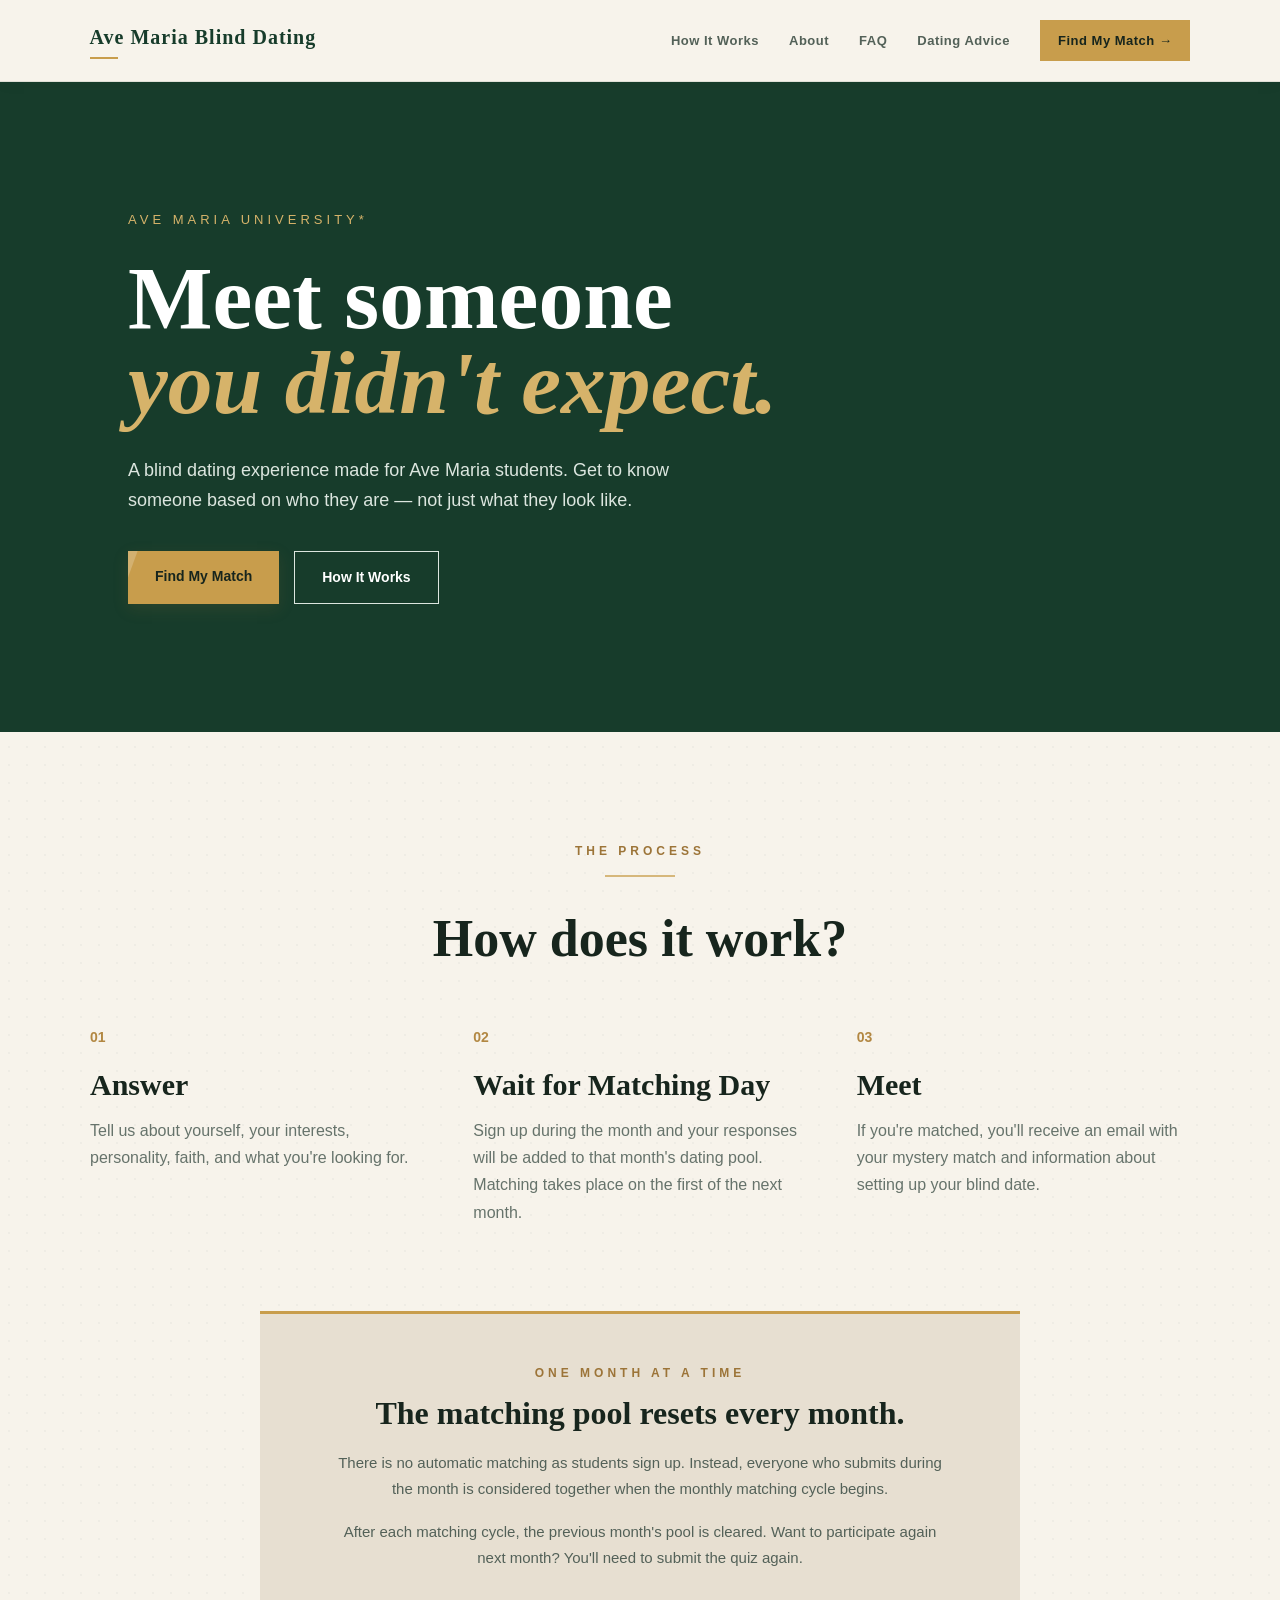
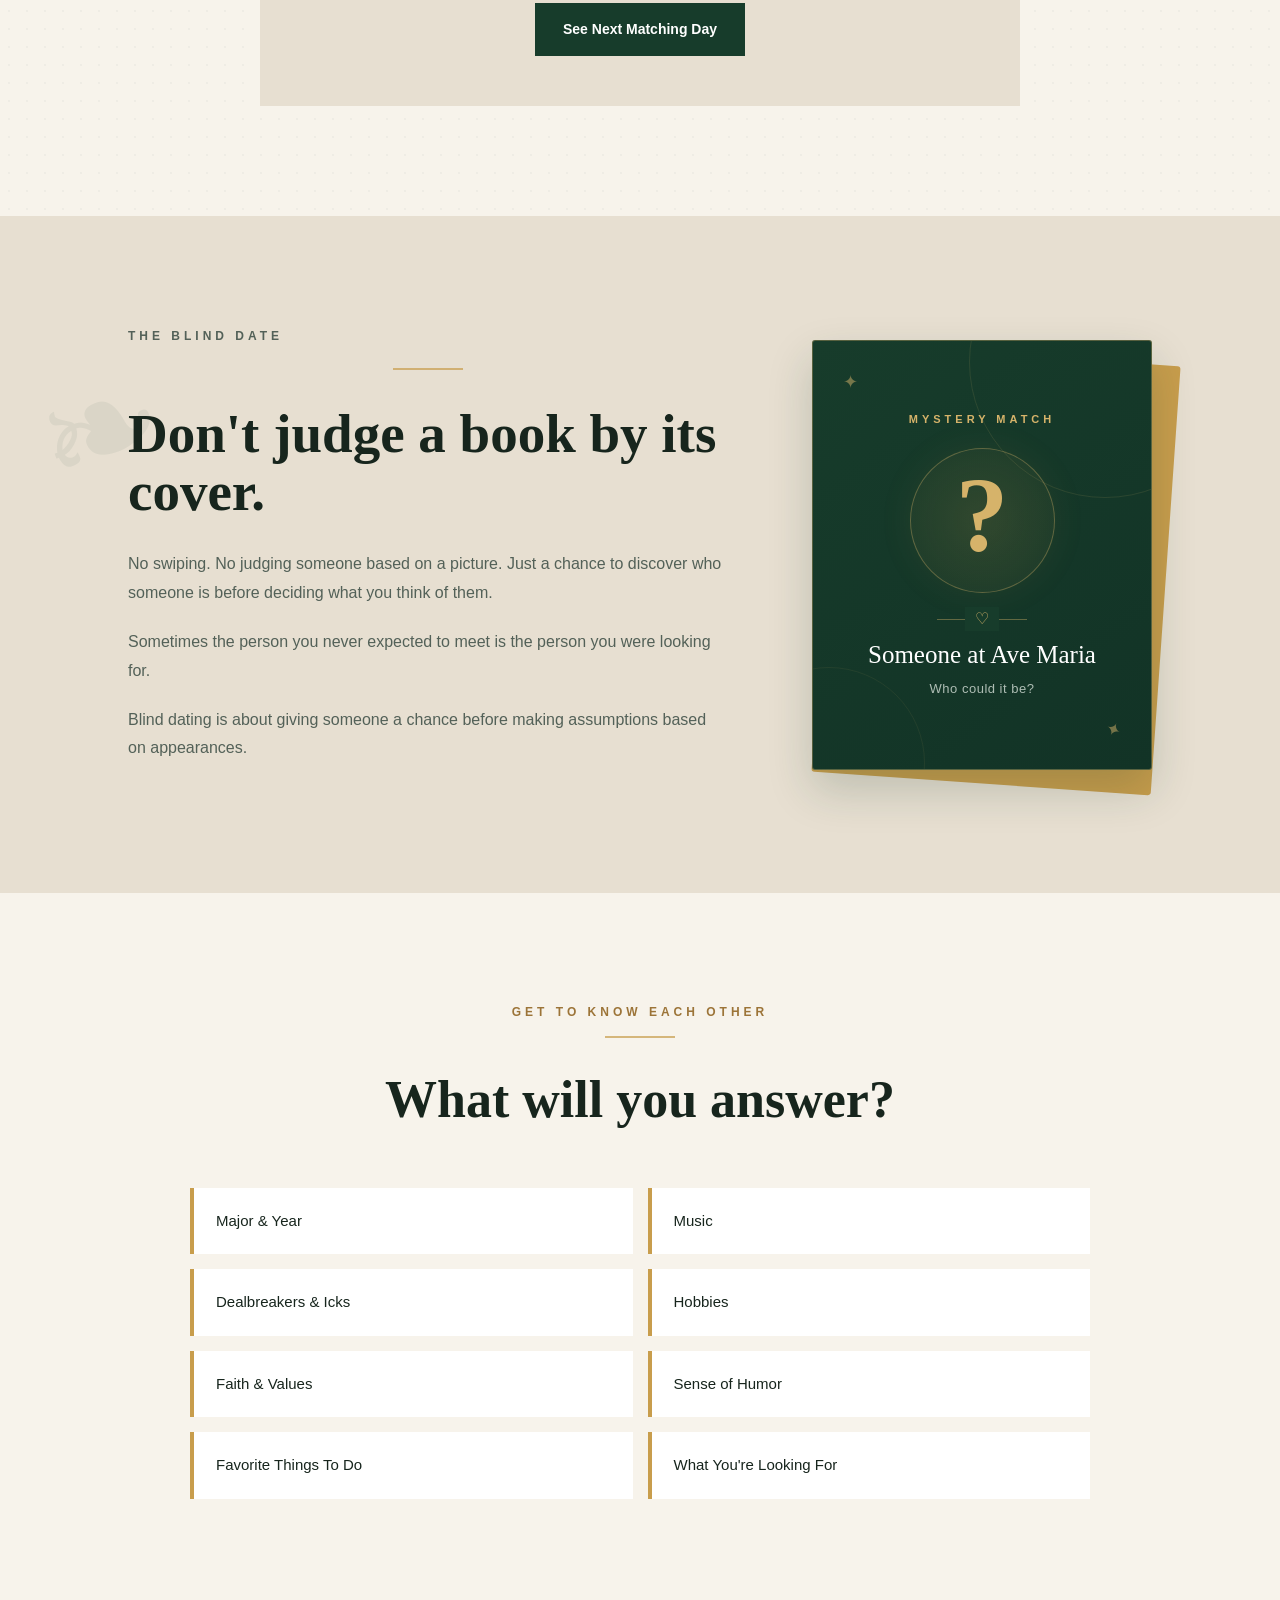
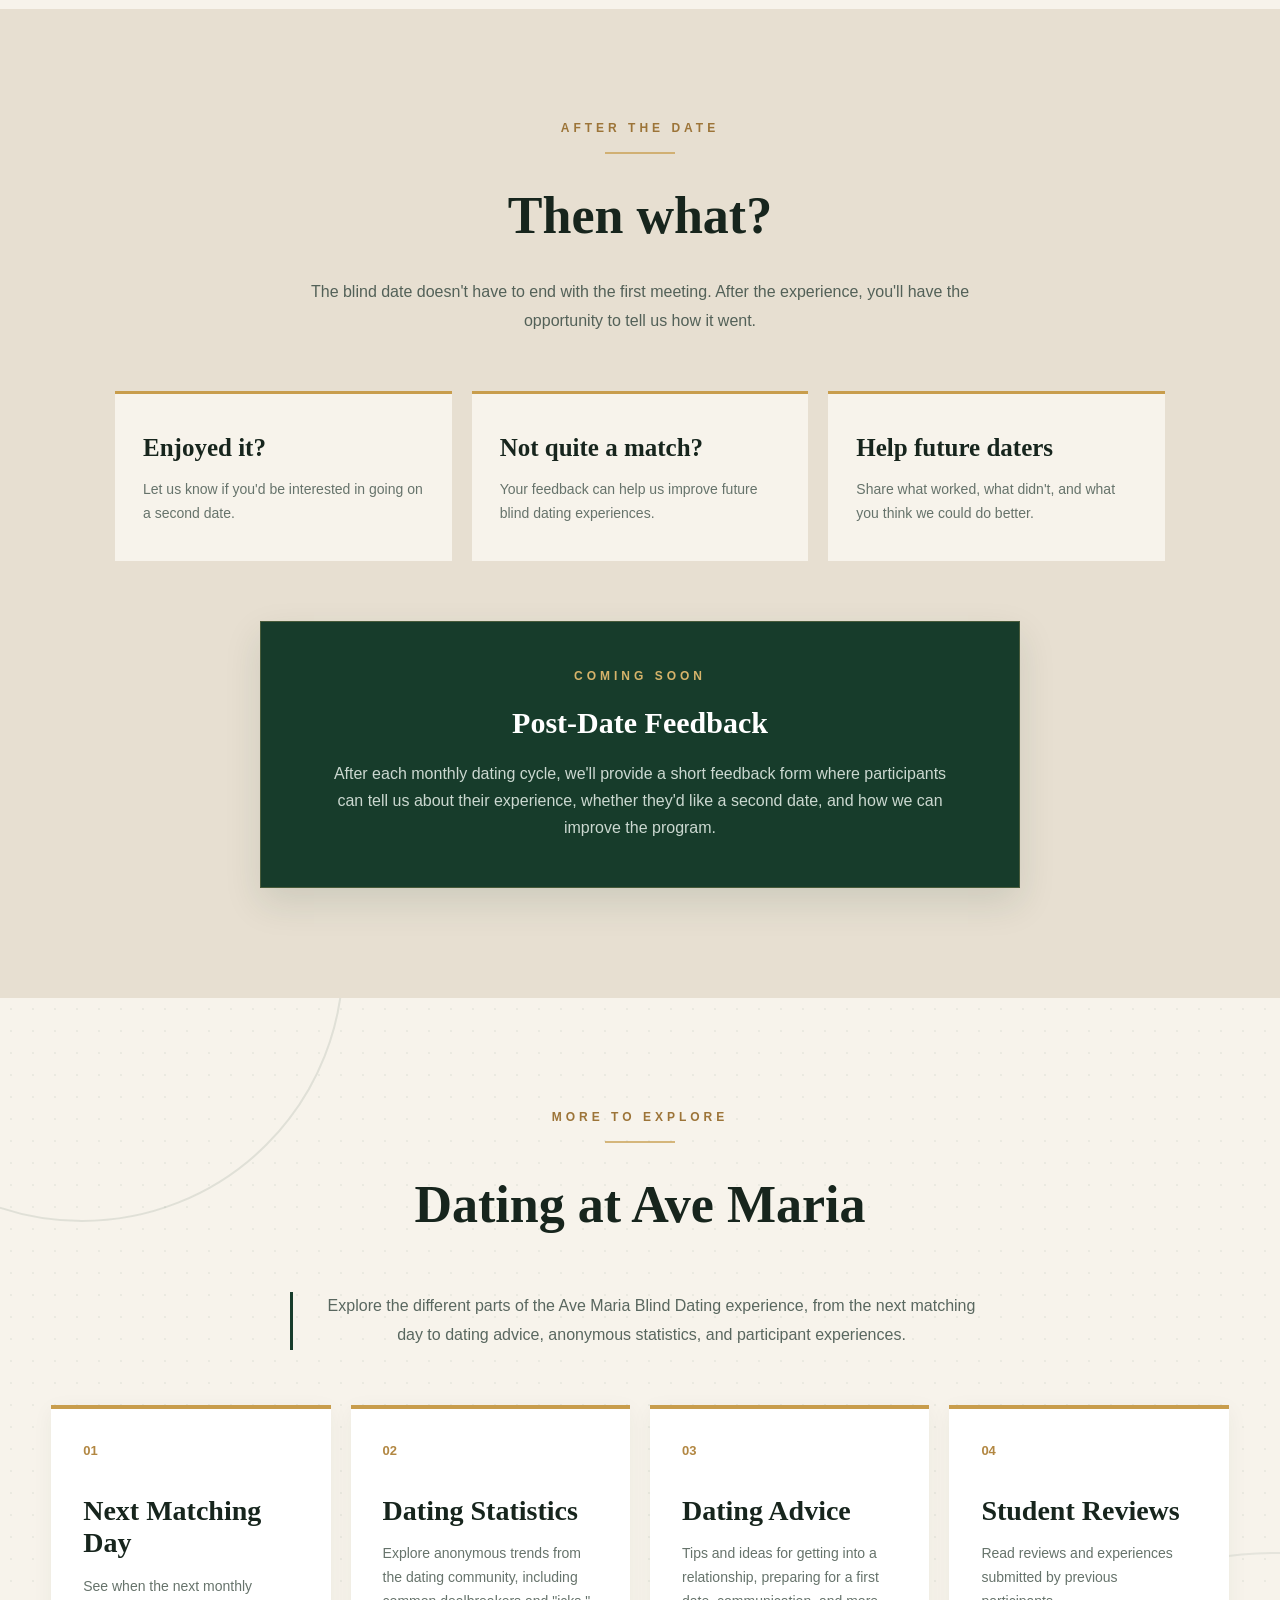
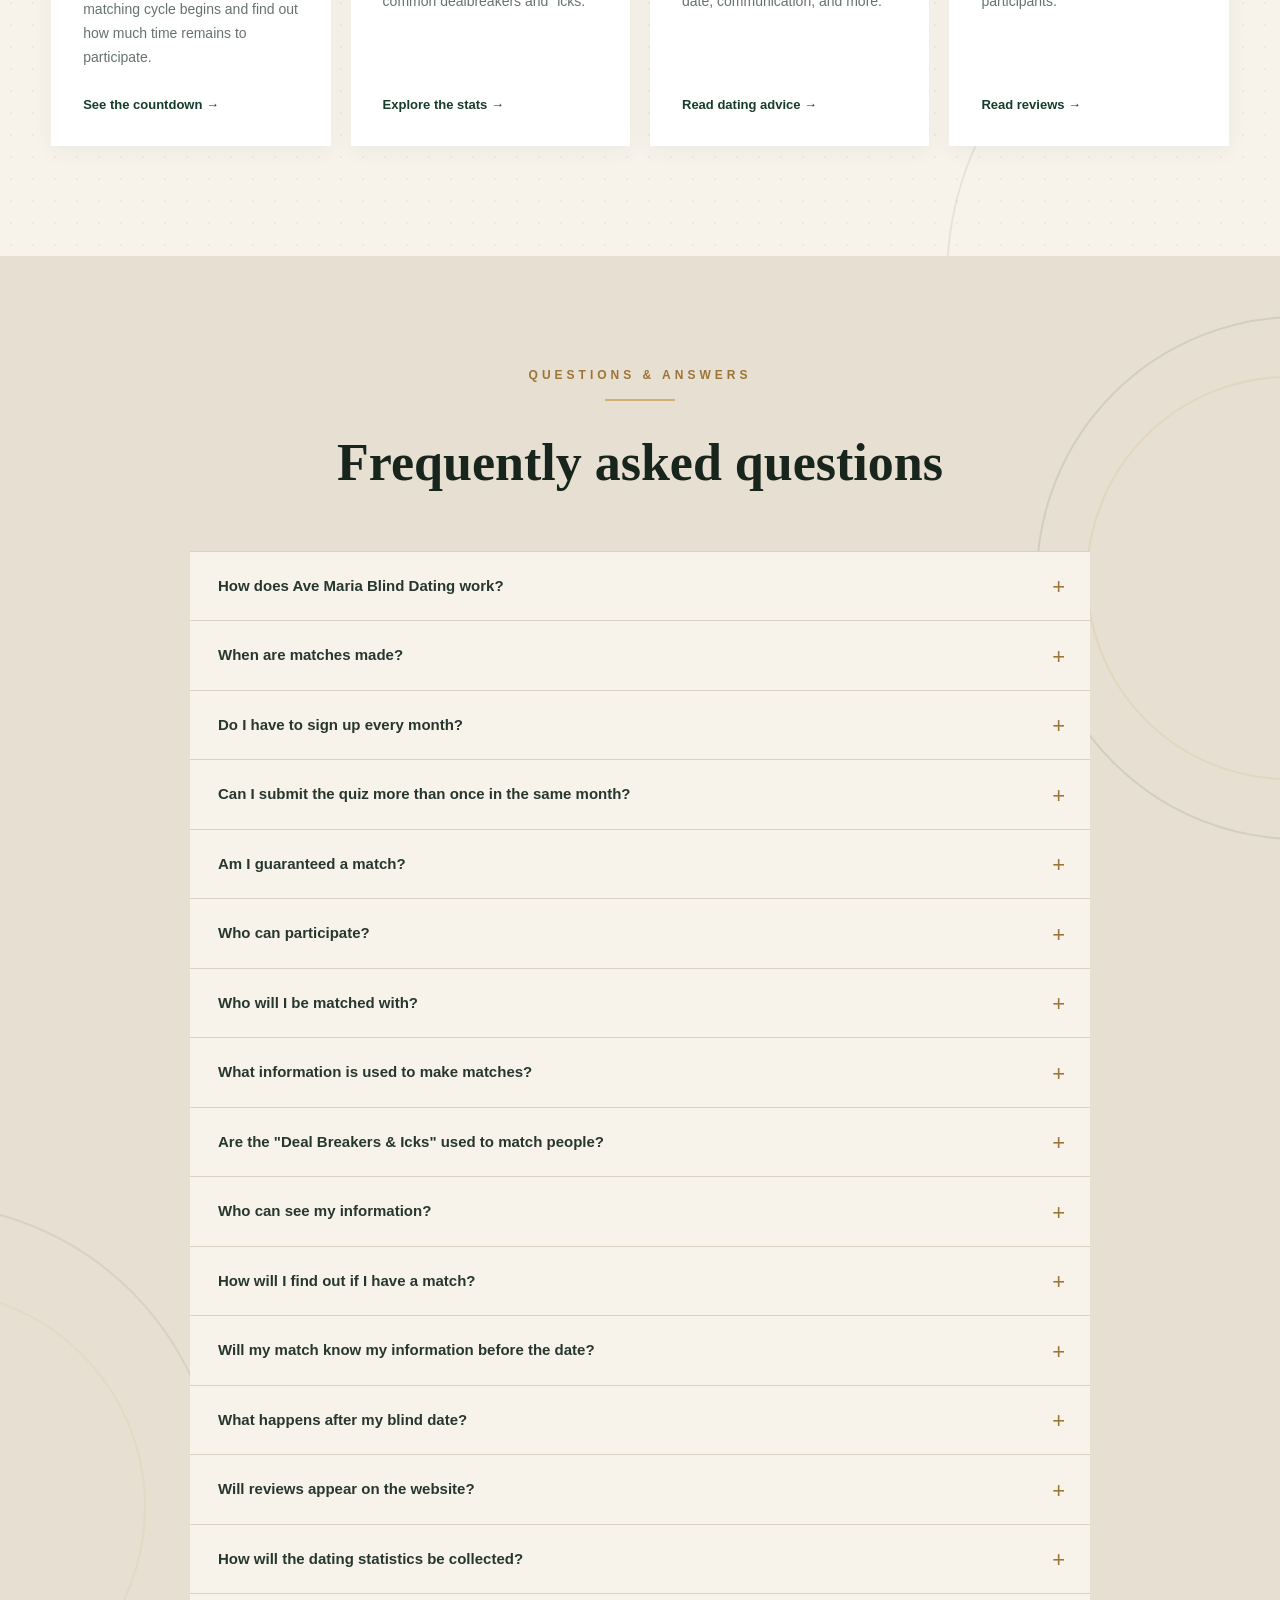
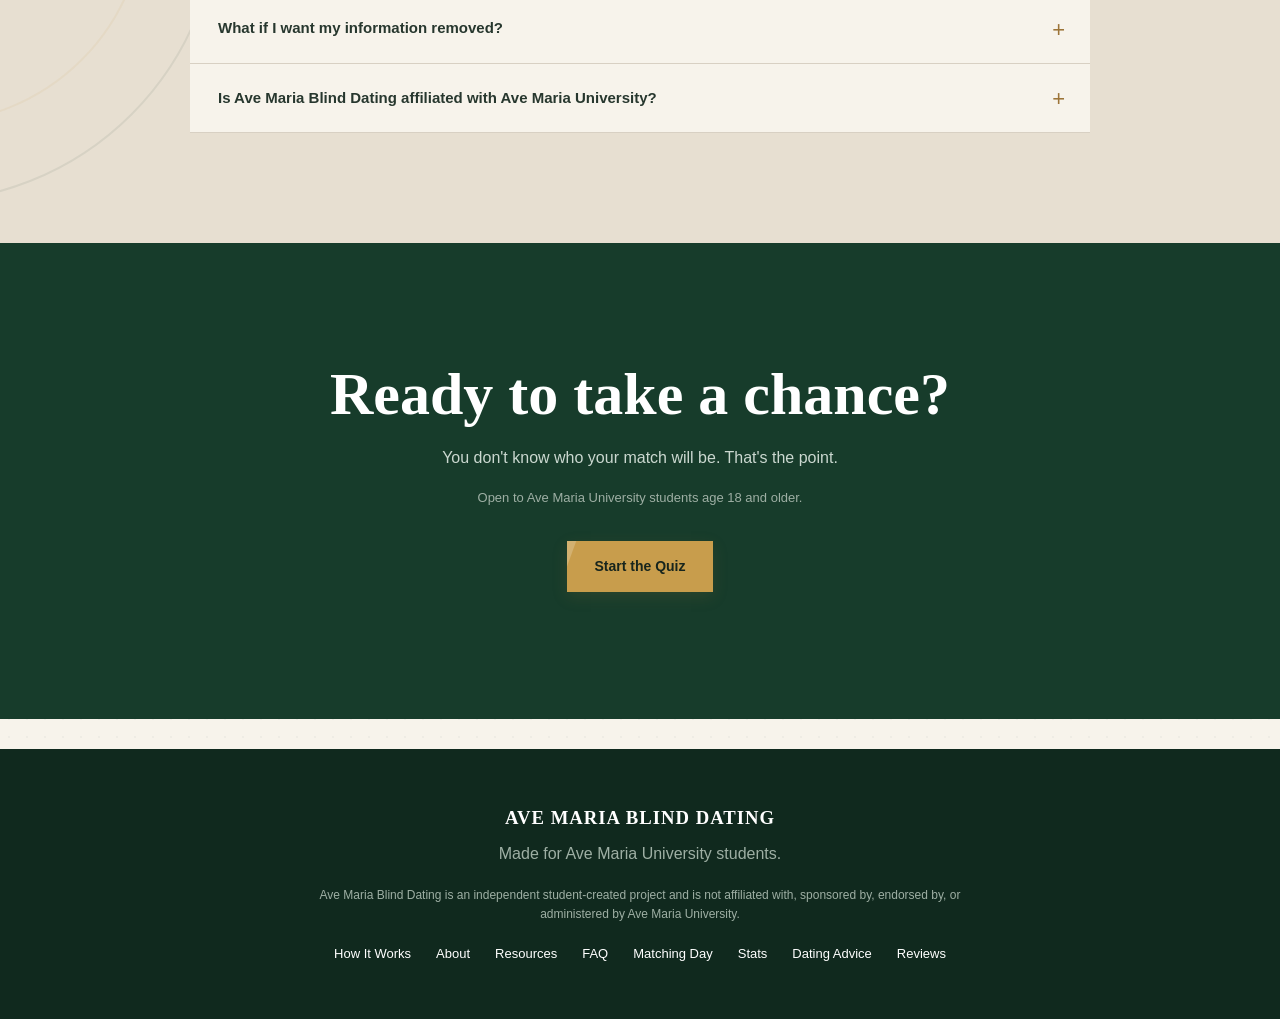
==== commit 5c9c212e: "Add FAQ decoration div to index.html" ====
--- a/index.html
+++ b/index.html
@@ -609,7 +609,7 @@
         id="faq"
         class="section faq-section scroll-reveal"
     >
-
+<div class="faq-decoration"></div>
         <p class="section-label">
             QUESTIONS &amp; ANSWERS
         </p>
--- a/style.css
+++ b/style.css
@@ -1504,14 +1504,14 @@
 }
 
 .resource-grid {
-    width: min(1100px, 90%);
+    width: min(1200px, 92%);
 
     margin: 0 auto;
 
     display: grid;
 
     grid-template-columns:
-        repeat(3, 1fr);
+        repeat(4, 1fr);
 
     gap: 20px;
 
@@ -5189,3 +5189,197 @@
     }
 
 }
+/* ==============================
+   RESOURCES SECTION POLISH
+============================== */
+
+.resources-intro {
+    max-width: 700px;
+
+    margin: 0 auto 55px;
+
+    padding-left: 20px;
+
+    border-left: 3px solid #173c2b;
+
+    font-family: Arial, sans-serif;
+
+    color: #59675f;
+
+    line-height: 1.8;
+}
+/* ==============================
+   RESOURCES BACKGROUND DESIGN
+============================== */
+
+.resources {
+    position: relative;
+    overflow: hidden;
+
+    background-color: #f7f3eb;
+
+    background-image:
+        radial-gradient(
+            rgba(23, 60, 43, .055) 1px,
+            transparent 1px
+        );
+
+    background-size: 22px 22px;
+}
+
+
+/* Large green curved line */
+
+.resources::before {
+    content: "";
+
+    position: absolute;
+
+    width: 520px;
+    height: 520px;
+
+    top: -300px;
+    left: -180px;
+
+    border: 2px solid rgba(23, 60, 43, .10);
+
+    border-radius: 50%;
+
+    pointer-events: none;
+
+    z-index: 0;
+}
+
+
+/* Second green curved line */
+
+.resources::after {
+    content: "";
+
+    position: absolute;
+
+    width: 650px;
+    height: 650px;
+
+    right: -320px;
+    bottom: -350px;
+
+    border: 2px solid rgba(23, 60, 43, .08);
+
+    border-radius: 50%;
+
+    pointer-events: none;
+
+    z-index: 0;
+}
+
+
+/* Keep resource content above decorations */
+
+.resources > * {
+    position: relative;
+    z-index: 2;
+}
+/* ==============================
+   FAQ DECORATIVE ARCS
+============================== */
+
+.faq-section {
+    position: relative;
+    overflow: hidden;
+}
+
+
+/* Right-side green arcs */
+
+.faq-section::before {
+    content: "";
+
+    position: absolute;
+
+    width: 520px;
+    height: 520px;
+
+    right: -280px;
+    top: 60px;
+
+    border: 2px solid rgba(23, 60, 43, .10);
+
+    border-radius: 50%;
+
+    pointer-events: none;
+
+    z-index: 0;
+}
+
+
+/* Right-side gold arc */
+
+.faq-section::after {
+    content: "";
+
+    position: absolute;
+
+    width: 400px;
+    height: 400px;
+
+    right: -210px;
+    top: 120px;
+
+    border: 2px solid rgba(200, 157, 76, .13);
+
+    border-radius: 50%;
+
+    pointer-events: none;
+
+    z-index: 0;
+}
+
+
+/* Additional decorative arcs */
+
+.faq-decoration {
+    position: absolute;
+
+    width: 600px;
+    height: 600px;
+
+    left: -380px;
+    bottom: 40px;
+
+    border: 2px solid rgba(23, 60, 43, .075);
+
+    border-radius: 50%;
+
+    pointer-events: none;
+
+    z-index: 0;
+}
+
+
+/* Second left-side arc */
+
+.faq-decoration::after {
+    content: "";
+
+    position: absolute;
+
+    width: 430px;
+    height: 430px;
+
+    left: 90px;
+    top: 85px;
+
+    border: 2px solid rgba(200, 157, 76, .09);
+
+    border-radius: 50%;
+}
+
+
+/* Keep FAQ content above decorations */
+
+.faq-section > *:not(.faq-decoration) {
+    position: relative;
+
+    z-index: 2;
+}
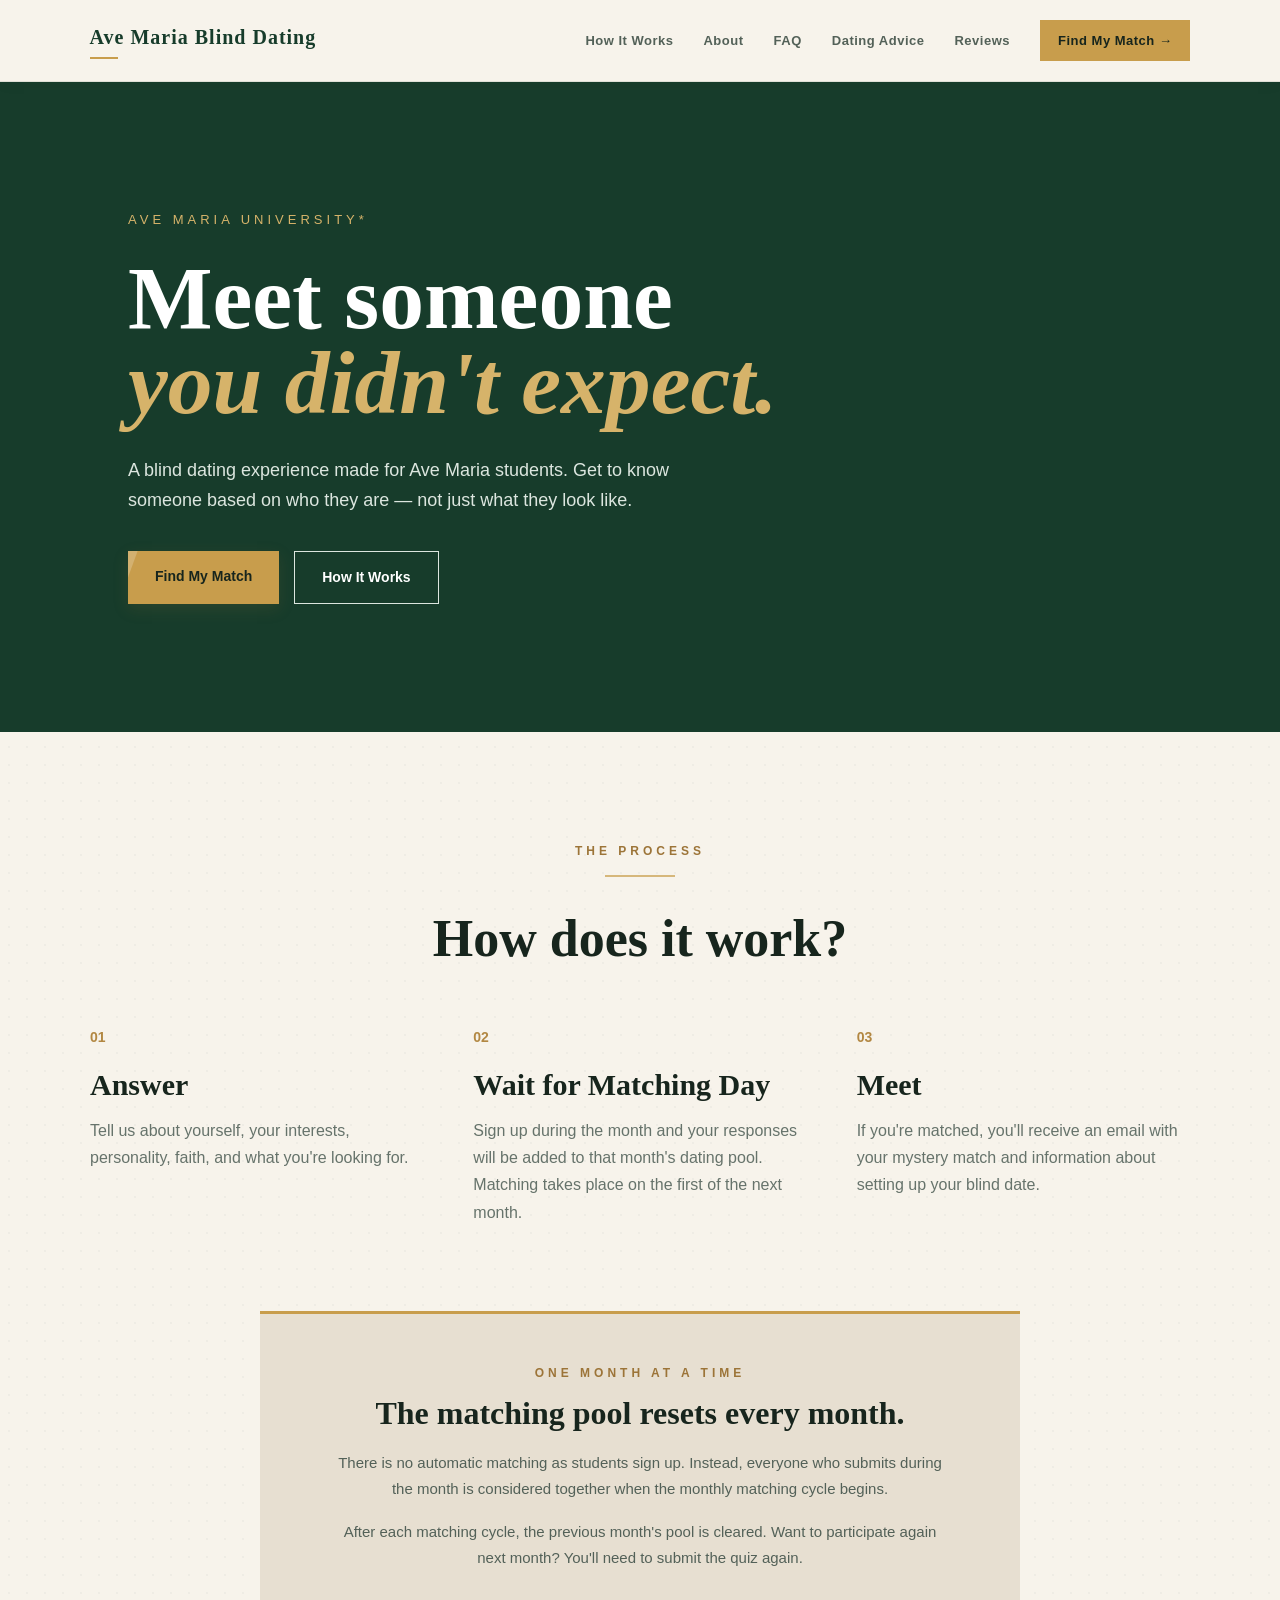
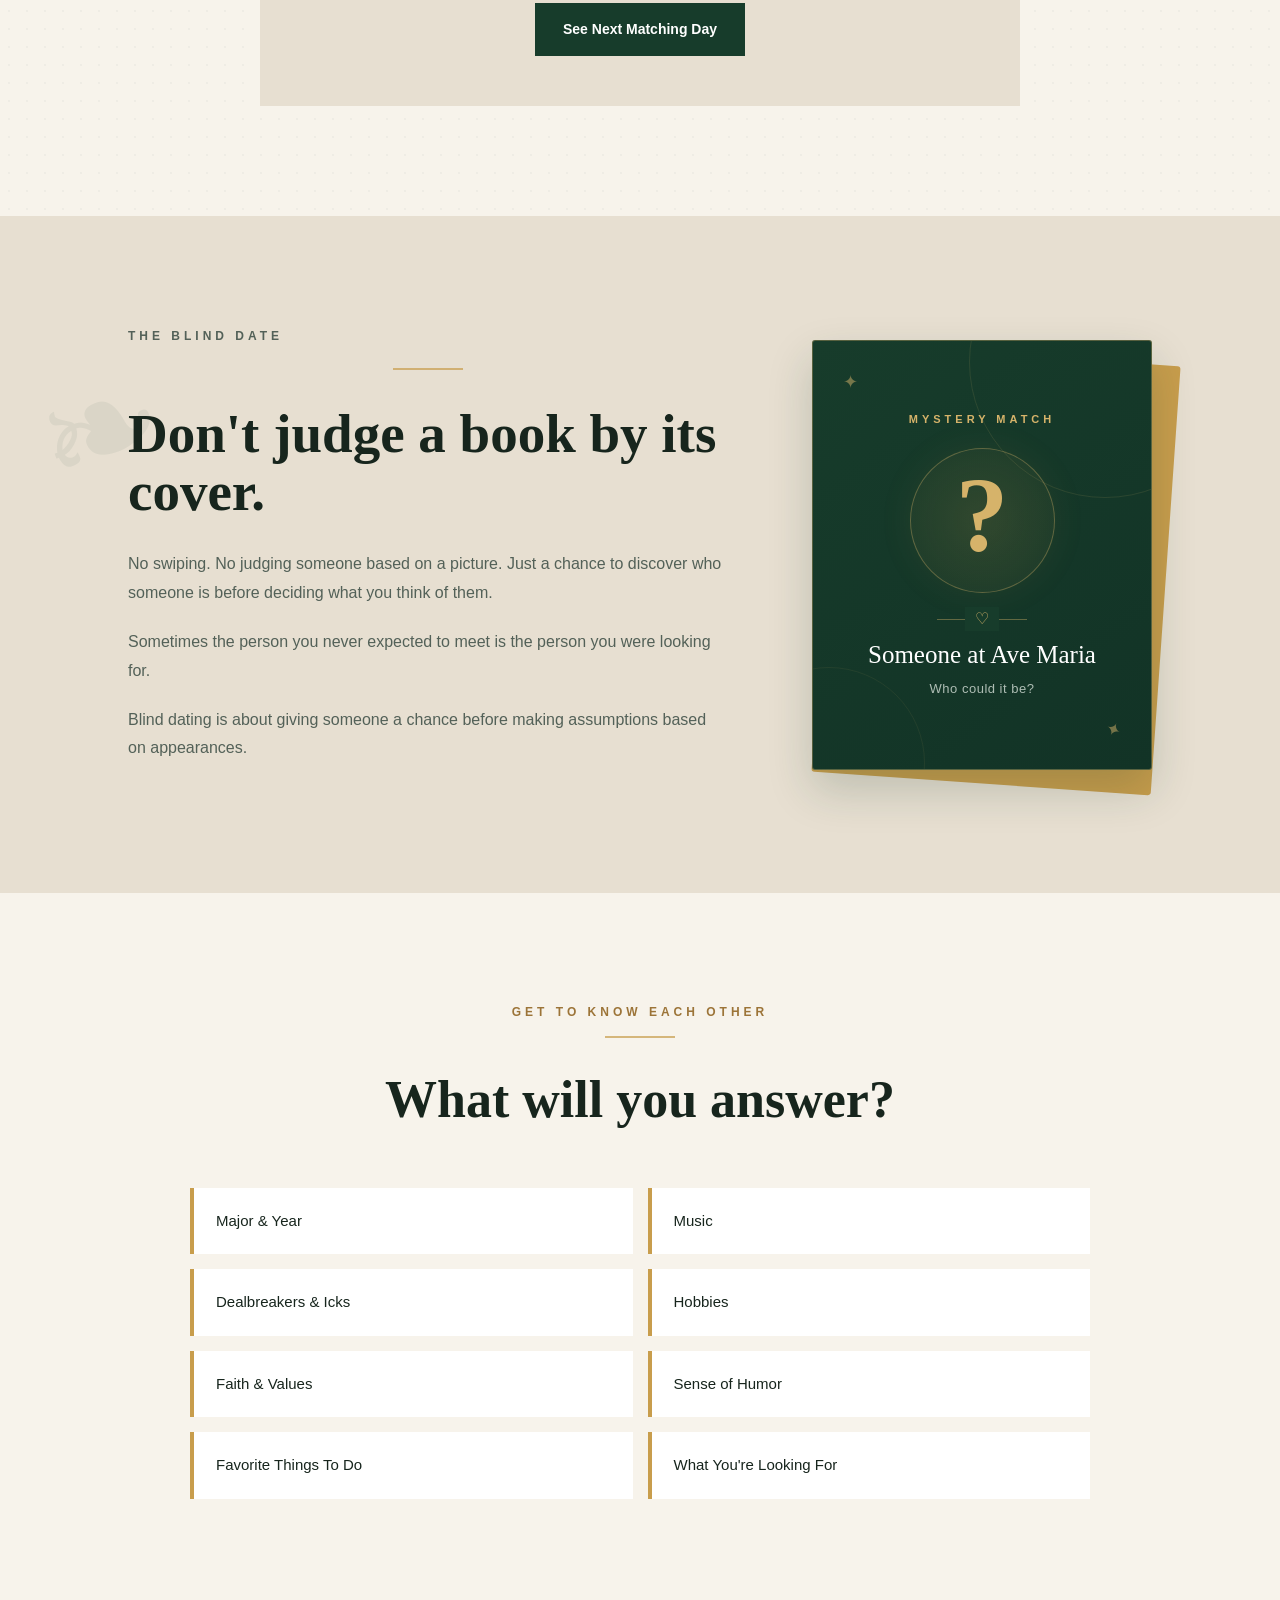
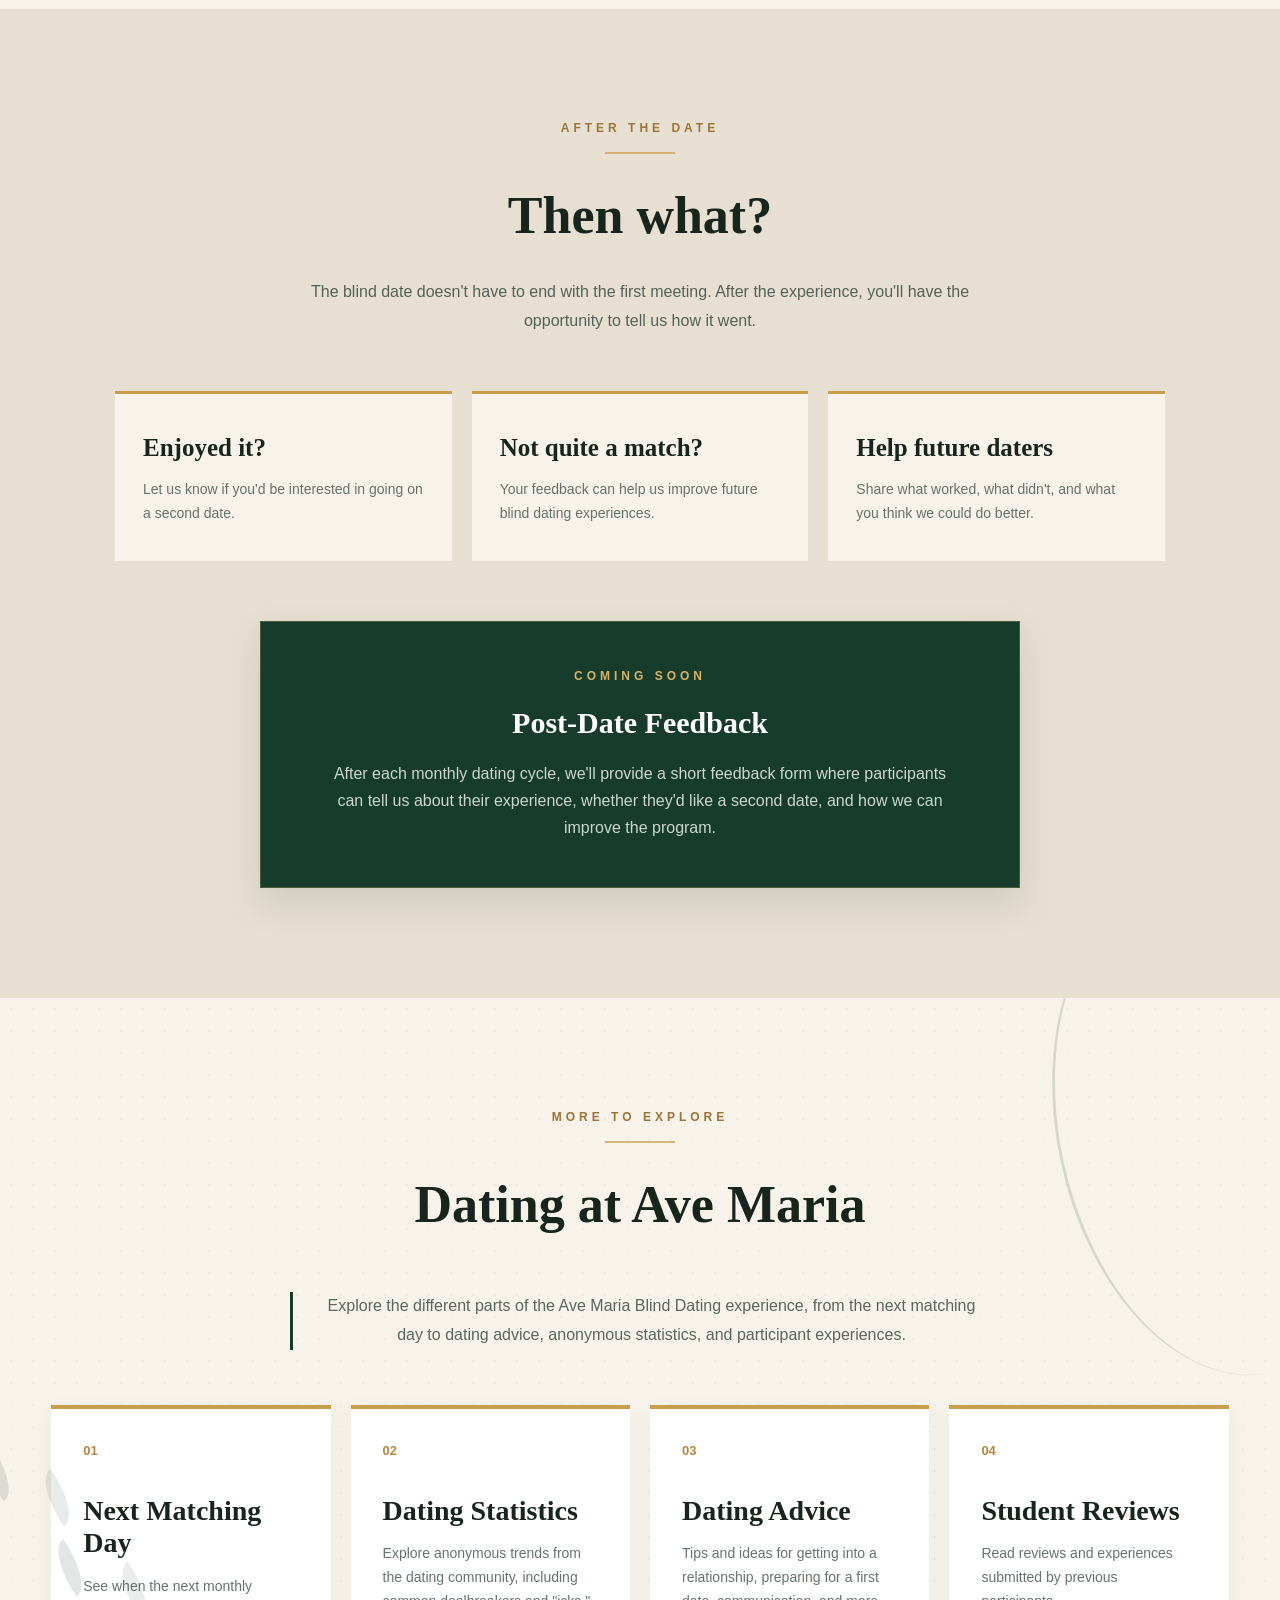
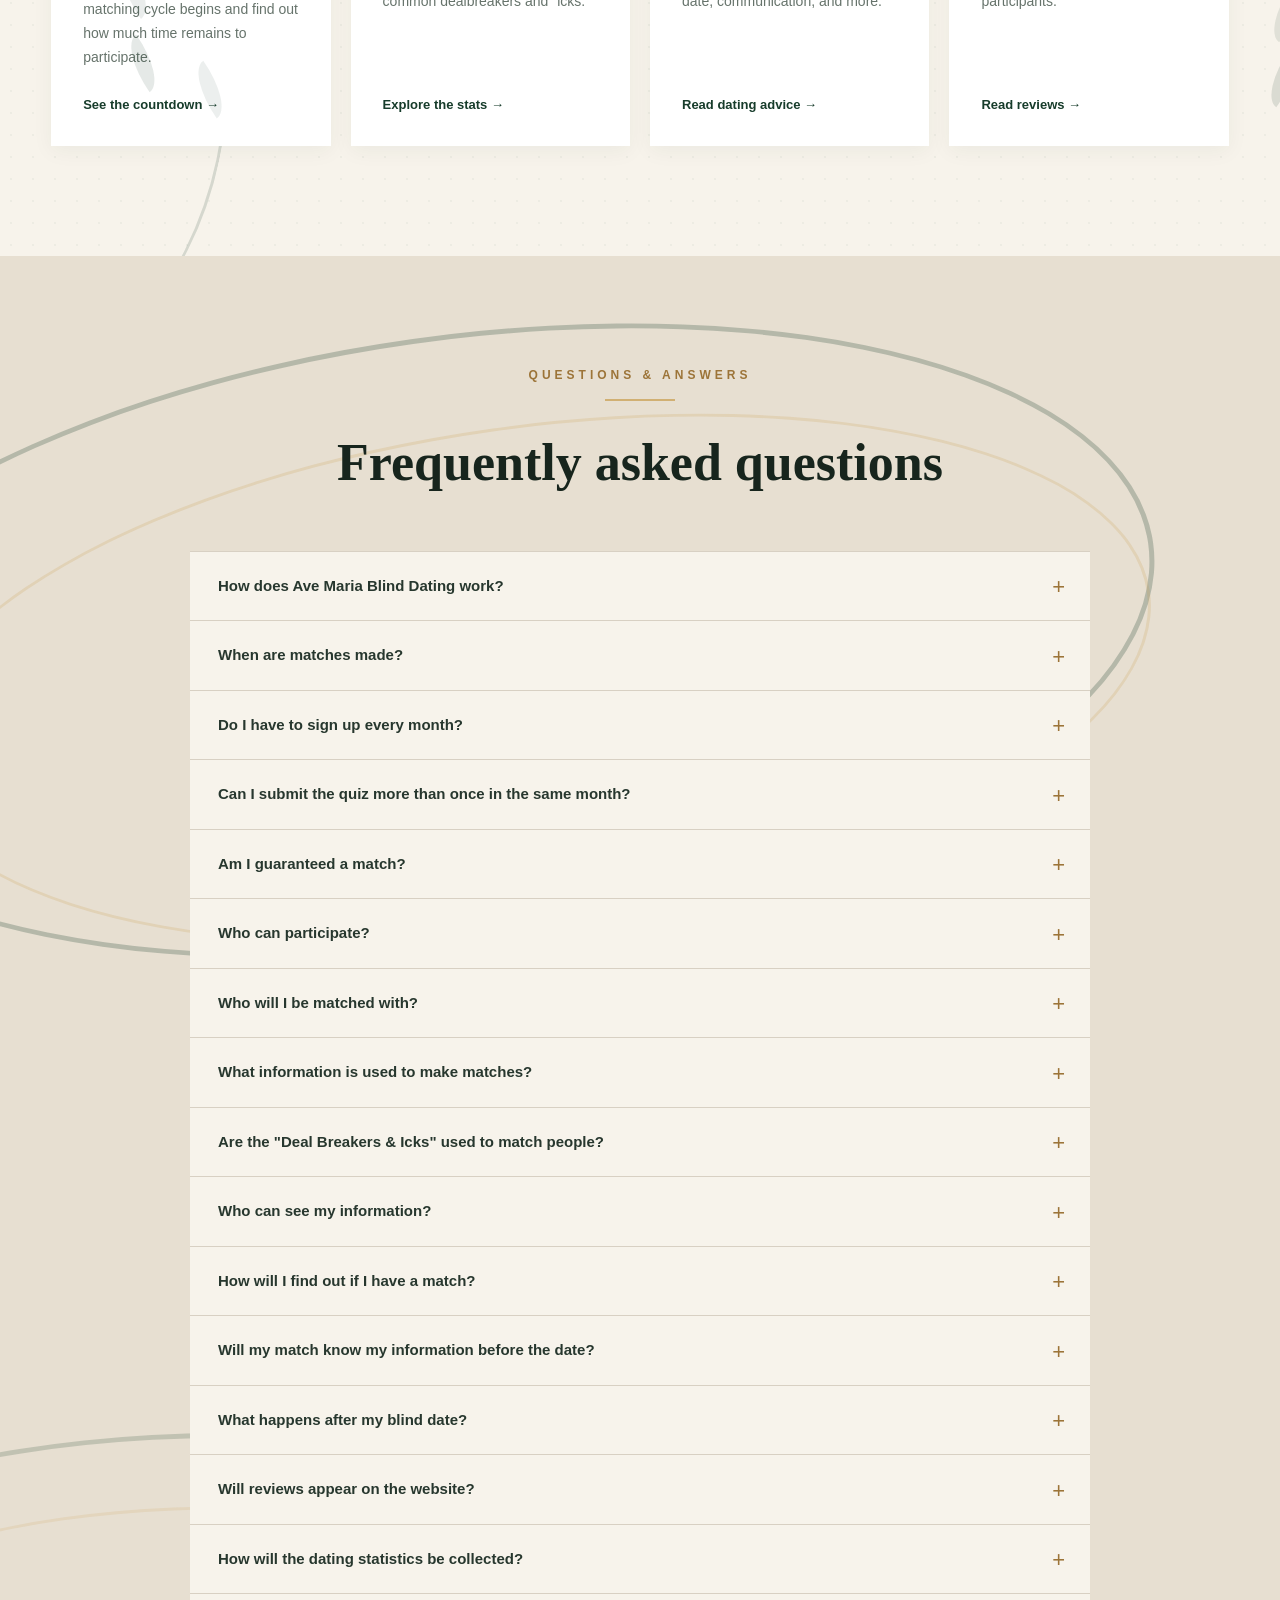
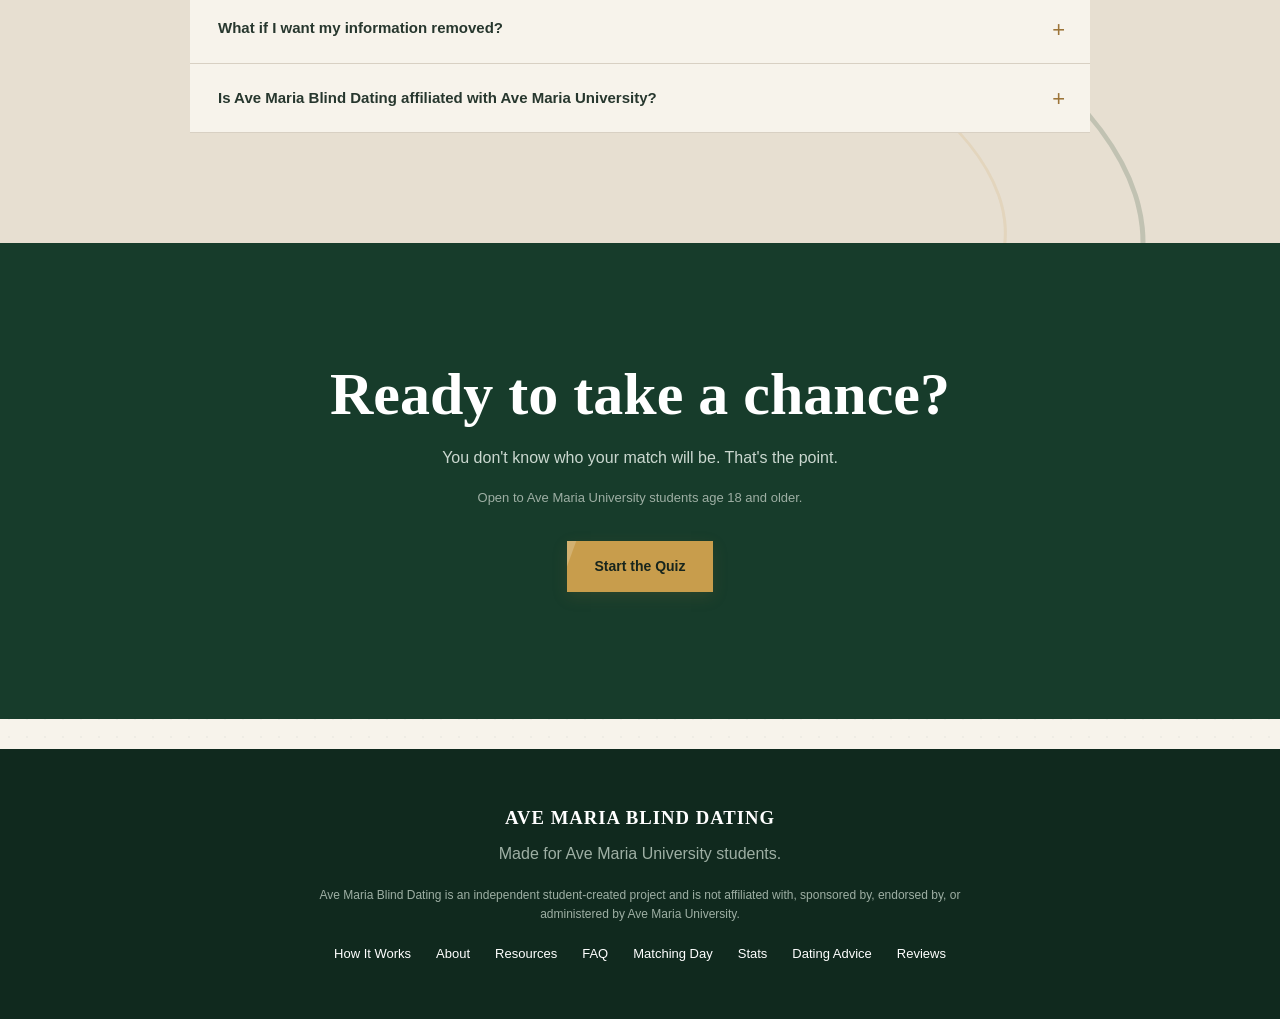
==== commit cf0916c1: "Add link to Reviews page in index.html" ====
--- a/index.html
+++ b/index.html
@@ -38,7 +38,10 @@
     <a href="advice.html">
         Dating Advice
     </a>
-
+            
+<a href="reviews.html">
+    Reviews
+</a>
     <a href="quiz.html" class="nav-cta">
         Find My Match →
     </a>
--- a/style.css
+++ b/style.css
@@ -5209,7 +5209,7 @@
     line-height: 1.8;
 }
 /* ==============================
-   RESOURCES BACKGROUND DESIGN
+   RESOURCES BOTANICAL GREENERY
 ============================== */
 
 .resources {
@@ -5220,7 +5220,7 @@
 
     background-image:
         radial-gradient(
-            rgba(23, 60, 43, .055) 1px,
+            rgba(23, 60, 43, .045) 1px,
             transparent 1px
         );
 
@@ -5228,60 +5228,148 @@
 }
 
 
-/* Large green curved line */
+/* ==============================
+   LEFT BRANCH
+============================== */
 
 .resources::before {
     content: "";
 
     position: absolute;
 
-    width: 520px;
-    height: 520px;
-
-    top: -300px;
-    left: -180px;
-
-    border: 2px solid rgba(23, 60, 43, .10);
+    width: 320px;
+    height: 500px;
+
+    left: -100px;
+    bottom: -120px;
+
+    pointer-events: none;
+
+    z-index: 0;
+
+    opacity: .75;
+
+    /* Main stem */
+    border-right: 3px solid rgba(23, 60, 43, .20);
 
     border-radius: 50%;
 
-    pointer-events: none;
-
-    z-index: 0;
-}
-
-
-/* Second green curved line */
+    transform: rotate(12deg);
+}
+
+
+/* ==============================
+   RIGHT BRANCH
+============================== */
 
 .resources::after {
     content: "";
 
     position: absolute;
 
-    width: 650px;
-    height: 650px;
-
-    right: -320px;
-    bottom: -350px;
-
-    border: 2px solid rgba(23, 60, 43, .08);
+    width: 320px;
+    height: 500px;
+
+    right: -100px;
+    top: -120px;
+
+    pointer-events: none;
+
+    z-index: 0;
+
+    opacity: .75;
+
+    /* Main stem */
+    border-left: 3px solid rgba(23, 60, 43, .20);
 
     border-radius: 50%;
 
+    transform: rotate(-12deg);
+}
+
+
+/* ==============================
+   LEAF DETAILS
+============================== */
+
+.resource-grid {
+    position: relative;
+    z-index: 3;
+}
+
+
+/* Left-side leaf shapes */
+
+.resources .resource-grid::before {
+    content: "";
+
+    position: absolute;
+
+    width: 22px;
+    height: 55px;
+
+    left: -65px;
+    top: 40px;
+
+    background: rgba(23, 60, 43, .13);
+
+    border-radius:
+        100% 0 100% 0;
+
+    transform: rotate(-35deg);
+
+    box-shadow:
+        35px 55px 0 rgba(23, 60, 43, .10),
+        5px 120px 0 rgba(23, 60, 43, .12),
+        45px 175px 0 rgba(23, 60, 43, .09),
+        10px 240px 0 rgba(23, 60, 43, .11),
+        50px 300px 0 rgba(23, 60, 43, .08);
+
     pointer-events: none;
-
-    z-index: 0;
-}
-
-
-/* Keep resource content above decorations */
+}
+
+
+/* Right-side leaf shapes */
+
+.resources .resource-grid::after {
+    content: "";
+
+    position: absolute;
+
+    width: 22px;
+    height: 55px;
+
+    right: -65px;
+    bottom: 40px;
+
+    background: rgba(23, 60, 43, .13);
+
+    border-radius:
+        0 100% 0 100%;
+
+    transform: rotate(35deg);
+
+    box-shadow:
+        -35px -55px 0 rgba(23, 60, 43, .10),
+        -5px -120px 0 rgba(23, 60, 43, .12),
+        -45px -175px 0 rgba(23, 60, 43, .09),
+        -10px -240px 0 rgba(23, 60, 43, .11),
+        -50px -300px 0 rgba(23, 60, 43, .08);
+
+    pointer-events: none;
+}
+
+
+/* ==============================
+   KEEP CONTENT ABOVE DECORATION
+============================== */
 
 .resources > * {
     position: relative;
     z-index: 2;
 }
 /* ==============================
-   FAQ DECORATIVE ARCS
+   FAQ SWEEPING CURVED LINES
 ============================== */
 
 .faq-section {
@@ -5290,87 +5378,99 @@
 }
 
 
-/* Right-side green arcs */
+/* ==============================
+   LARGE GREEN SWEEP
+============================== */
 
 .faq-section::before {
     content: "";
 
     position: absolute;
 
-    width: 520px;
-    height: 520px;
-
-    right: -280px;
-    top: 60px;
-
-    border: 2px solid rgba(23, 60, 43, .10);
+    width: 1400px;
+    height: 600px;
+
+    left: -250px;
+    top: 80px;
+
+    border: 5px solid rgba(23, 60, 43, .24);
 
     border-radius: 50%;
 
+    transform: rotate(-8deg);
+
     pointer-events: none;
 
     z-index: 0;
 }
 
 
-/* Right-side gold arc */
+/* ==============================
+   GOLD SWEEP
+============================== */
 
 .faq-section::after {
     content: "";
 
     position: absolute;
 
-    width: 400px;
-    height: 400px;
-
-    right: -210px;
-    top: 120px;
-
-    border: 2px solid rgba(200, 157, 76, .13);
+    width: 1250px;
+    height: 500px;
+
+    left: -100px;
+    top: 170px;
+
+    border: 3px solid rgba(200, 157, 76, .20);
 
     border-radius: 50%;
 
+    transform: rotate(-8deg);
+
     pointer-events: none;
 
     z-index: 0;
 }
 
 
-/* Additional decorative arcs */
+/* ==============================
+   SECOND GREEN SWEEP
+============================== */
 
 .faq-decoration {
     position: absolute;
 
-    width: 600px;
-    height: 600px;
-
-    left: -380px;
-    bottom: 40px;
-
-    border: 2px solid rgba(23, 60, 43, .075);
+    width: 1500px;
+    height: 650px;
+
+    left: -350px;
+    bottom: -250px;
+
+    border: 5px solid rgba(23, 60, 43, .18);
 
     border-radius: 50%;
 
+    transform: rotate(7deg);
+
     pointer-events: none;
 
     z-index: 0;
 }
 
 
-/* Second left-side arc */
+/* Second gold sweep */
 
 .faq-decoration::after {
     content: "";
 
     position: absolute;
 
-    width: 430px;
-    height: 430px;
-
-    left: 90px;
-    top: 85px;
-
-    border: 2px solid rgba(200, 157, 76, .09);
+    width: 1250px;
+    height: 500px;
+
+    left: 100px;
+    top: 70px;
+
+    border: 3px solid rgba(200, 157, 76, .15);
 
     border-radius: 50%;
 }
@@ -5383,3 +5483,485 @@
 
     z-index: 2;
 }
+/* ==============================
+   REVIEWS PAGE
+============================== */
+
+.reviews-page {
+    overflow: hidden;
+}
+
+
+/* ==============================
+   REVIEWS HERO
+============================== */
+
+.reviews-header {
+    padding: 115px 7% 125px;
+
+    background: #173c2b;
+    color: white;
+
+    text-align: center;
+
+    position: relative;
+}
+
+.reviews-header::before {
+    content: "";
+
+    position: absolute;
+
+    inset: 0;
+
+    background-image:
+        radial-gradient(
+            rgba(255, 255, 255, 0.045) 1px,
+            transparent 1px
+        );
+
+    background-size: 18px 18px;
+
+    pointer-events: none;
+}
+
+.reviews-header-content {
+    width: min(800px, 90%);
+
+    margin: 0 auto;
+
+    position: relative;
+    z-index: 1;
+}
+
+.reviews-header .section-label {
+    color: #d6b36a;
+}
+
+.reviews-header .section-divider {
+    margin-bottom: 38px;
+}
+
+.reviews-header h1 {
+    font-size: clamp(52px, 7vw, 82px);
+
+    line-height: .98;
+
+    margin-bottom: 32px;
+}
+
+.reviews-header h1 span {
+    color: #d6b36a;
+
+    font-style: italic;
+}
+
+.reviews-header p:not(.section-label) {
+    max-width: 610px;
+
+    margin: 0 auto;
+
+    font-family: Arial, sans-serif;
+
+    font-size: 17px;
+
+    line-height: 1.75;
+
+    color: #dce6df;
+}
+
+
+/* ==============================
+   REVIEWS STATUS
+============================== */
+
+.reviews-status {
+    width: min(760px, 90%);
+
+    margin: 0 auto;
+
+    padding: 115px 0 105px;
+
+    text-align: center;
+}
+
+.reviews-status-icon {
+    width: 72px;
+    height: 72px;
+
+    margin: 0 auto 30px;
+
+    display: flex;
+    align-items: center;
+    justify-content: center;
+
+    border: 1px solid rgba(200, 157, 76, .45);
+
+    color: #c89d4c;
+
+    font-size: 32px;
+
+    border-radius: 50%;
+}
+
+.reviews-status .section-label {
+    margin-bottom: 18px;
+}
+
+.reviews-status h2 {
+    font-size: clamp(40px, 5vw, 58px);
+
+    line-height: 1.05;
+
+    margin-bottom: 28px;
+}
+
+.reviews-status p:not(.section-label) {
+    max-width: 620px;
+
+    margin: 0 auto 18px;
+
+    font-family: Arial, sans-serif;
+
+    font-size: 15px;
+
+    line-height: 1.75;
+
+    color: #66736b;
+}
+
+
+/* ==============================
+   REVIEW DETAILS
+============================== */
+
+.review-details {
+    padding: 110px 0 120px;
+
+    background: #e7dfd1;
+
+    text-align: center;
+}
+
+.review-details > .section-label,
+.review-details > .section-divider,
+.review-details > h2,
+.review-details-intro,
+.review-detail-grid {
+    width: min(1100px, 90%);
+
+    margin-left: auto;
+    margin-right: auto;
+}
+
+.review-details h2 {
+    font-size: clamp(42px, 5vw, 58px);
+
+    line-height: 1.05;
+
+    margin-bottom: 20px;
+}
+
+.review-details-intro {
+    max-width: 600px !important;
+
+    margin-bottom: 60px;
+
+    font-family: Arial, sans-serif;
+
+    font-size: 16px;
+
+    line-height: 1.7;
+
+    color: #66736b;
+}
+
+.review-detail-grid {
+    display: grid;
+
+    grid-template-columns:
+        repeat(4, 1fr);
+
+    gap: 22px;
+
+    text-align: left;
+}
+
+.review-detail-card {
+    padding: 32px 28px 35px;
+
+    background: #f7f3eb;
+
+    border-top: 2px solid #c89d4c;
+
+    box-shadow:
+        0 8px 25px rgba(23, 60, 43, .045);
+
+    transition:
+        transform .25s ease,
+        box-shadow .25s ease;
+}
+
+.review-detail-card:hover {
+    transform: translateY(-5px);
+
+    box-shadow:
+        0 12px 30px rgba(23, 60, 43, .09);
+}
+
+.review-detail-number {
+    display: block;
+
+    margin-bottom: 25px;
+
+    font-family: Arial, sans-serif;
+
+    font-size: 12px;
+
+    font-weight: bold;
+
+    letter-spacing: 2px;
+
+    color: #b28742;
+}
+
+.review-detail-card h3 {
+    margin-bottom: 13px;
+
+    font-size: 27px;
+
+    line-height: 1.1;
+
+    color: #17251d;
+}
+
+.review-detail-card p {
+    font-family: Arial, sans-serif;
+
+    font-size: 14px;
+
+    line-height: 1.7;
+
+    color: #66736b;
+}
+
+
+/* ==============================
+   PRIVACY
+============================== */
+
+.review-privacy {
+    padding: 110px 7%;
+
+    background: #173c2b;
+
+    color: white;
+}
+
+.review-privacy-content {
+    width: min(800px, 90%);
+
+    margin: 0 auto;
+
+    text-align: center;
+}
+
+.review-privacy .section-label {
+    color: #d6b36a;
+}
+
+.review-privacy h2 {
+    max-width: 700px;
+
+    margin: 0 auto 25px;
+
+    font-size: clamp(40px, 5vw, 58px);
+
+    line-height: 1.05;
+}
+
+.review-privacy p:not(.section-label) {
+    max-width: 650px;
+
+    margin: 0 auto 18px;
+
+    font-family: Arial, sans-serif;
+
+    font-size: 15px;
+
+    line-height: 1.75;
+
+    color: #dce6df;
+}
+
+
+/* ==============================
+   REVIEWS CTA
+============================== */
+
+.reviews-cta {
+    padding: 125px 7%;
+
+    text-align: center;
+
+    background: #f7f3eb;
+}
+
+.reviews-cta h2 {
+    font-size: clamp(48px, 6vw, 72px);
+
+    line-height: .98;
+
+    margin-bottom: 25px;
+}
+
+.reviews-cta > p:not(.section-label) {
+    max-width: 500px;
+
+    margin: 0 auto 32px;
+
+    font-family: Arial, sans-serif;
+
+    font-size: 16px;
+
+    line-height: 1.7;
+
+    color: #66736b;
+}
+
+
+/* ==============================
+   SCROLL REVEAL
+============================== */
+
+.reviews-page .scroll-reveal {
+    opacity: 0;
+
+    transform: translateY(25px);
+
+    transition:
+        opacity .7s ease,
+        transform .7s ease;
+}
+
+.reviews-page .scroll-reveal.visible {
+    opacity: 1;
+
+    transform: translateY(0);
+}
+
+
+/* ==============================
+   MOBILE
+============================== */
+
+@media (max-width: 800px) {
+
+    .reviews-header {
+        padding: 90px 7% 100px;
+    }
+
+    .reviews-header h1 {
+        font-size: 52px;
+    }
+
+    .reviews-status {
+        padding: 90px 0;
+    }
+
+    .review-details {
+        padding: 90px 0;
+    }
+
+    .review-detail-grid {
+        grid-template-columns:
+            repeat(2, 1fr);
+
+        gap: 18px;
+    }
+
+    .review-privacy {
+        padding: 90px 7%;
+    }
+
+    .reviews-cta {
+        padding: 100px 7%;
+    }
+
+}
+
+
+@media (max-width: 550px) {
+
+    .reviews-header {
+        padding: 75px 7% 85px;
+    }
+
+    .reviews-header h1 {
+        font-size: 46px;
+    }
+
+    .reviews-header p:not(.section-label) {
+        font-size: 15px;
+    }
+
+    .reviews-status {
+        padding: 75px 0;
+    }
+
+    .reviews-status h2 {
+        font-size: 40px;
+    }
+
+    .review-details {
+        padding: 75px 0;
+    }
+
+    .review-details h2 {
+        font-size: 42px;
+    }
+
+    .review-detail-grid {
+        grid-template-columns: 1fr;
+    }
+
+    .review-detail-card {
+        padding: 28px 25px 30px;
+    }
+
+    .review-privacy {
+        padding: 75px 7%;
+    }
+
+    .review-privacy h2 {
+        font-size: 40px;
+    }
+
+    .reviews-cta {
+        padding: 85px 7%;
+    }
+
+    .reviews-cta h2 {
+        font-size: 48px;
+    }
+
+}
+
+
+@media (max-width: 400px) {
+
+    .reviews-header h1 {
+        font-size: 41px;
+    }
+
+    .reviews-status h2,
+    .review-details h2,
+    .review-privacy h2 {
+        font-size: 36px;
+    }
+
+    .reviews-cta h2 {
+        font-size: 43px;
+    }
+
+}
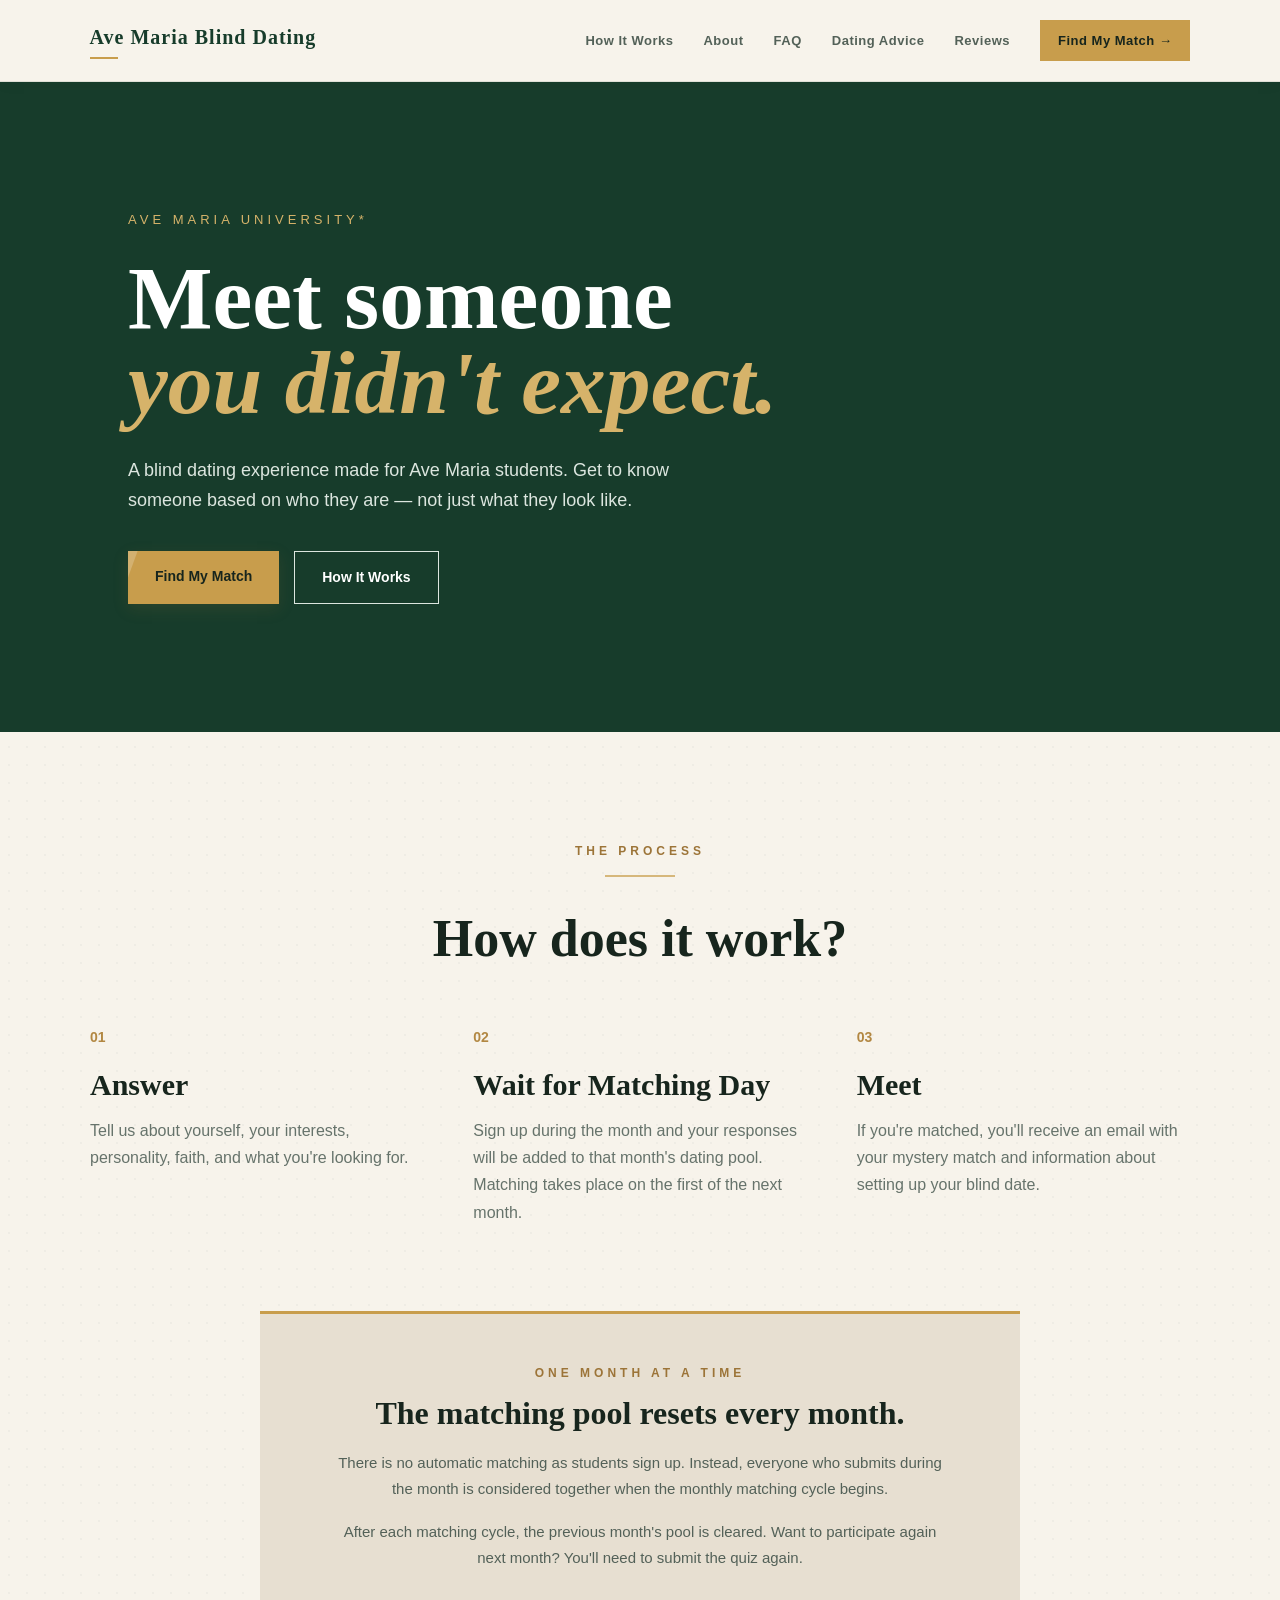
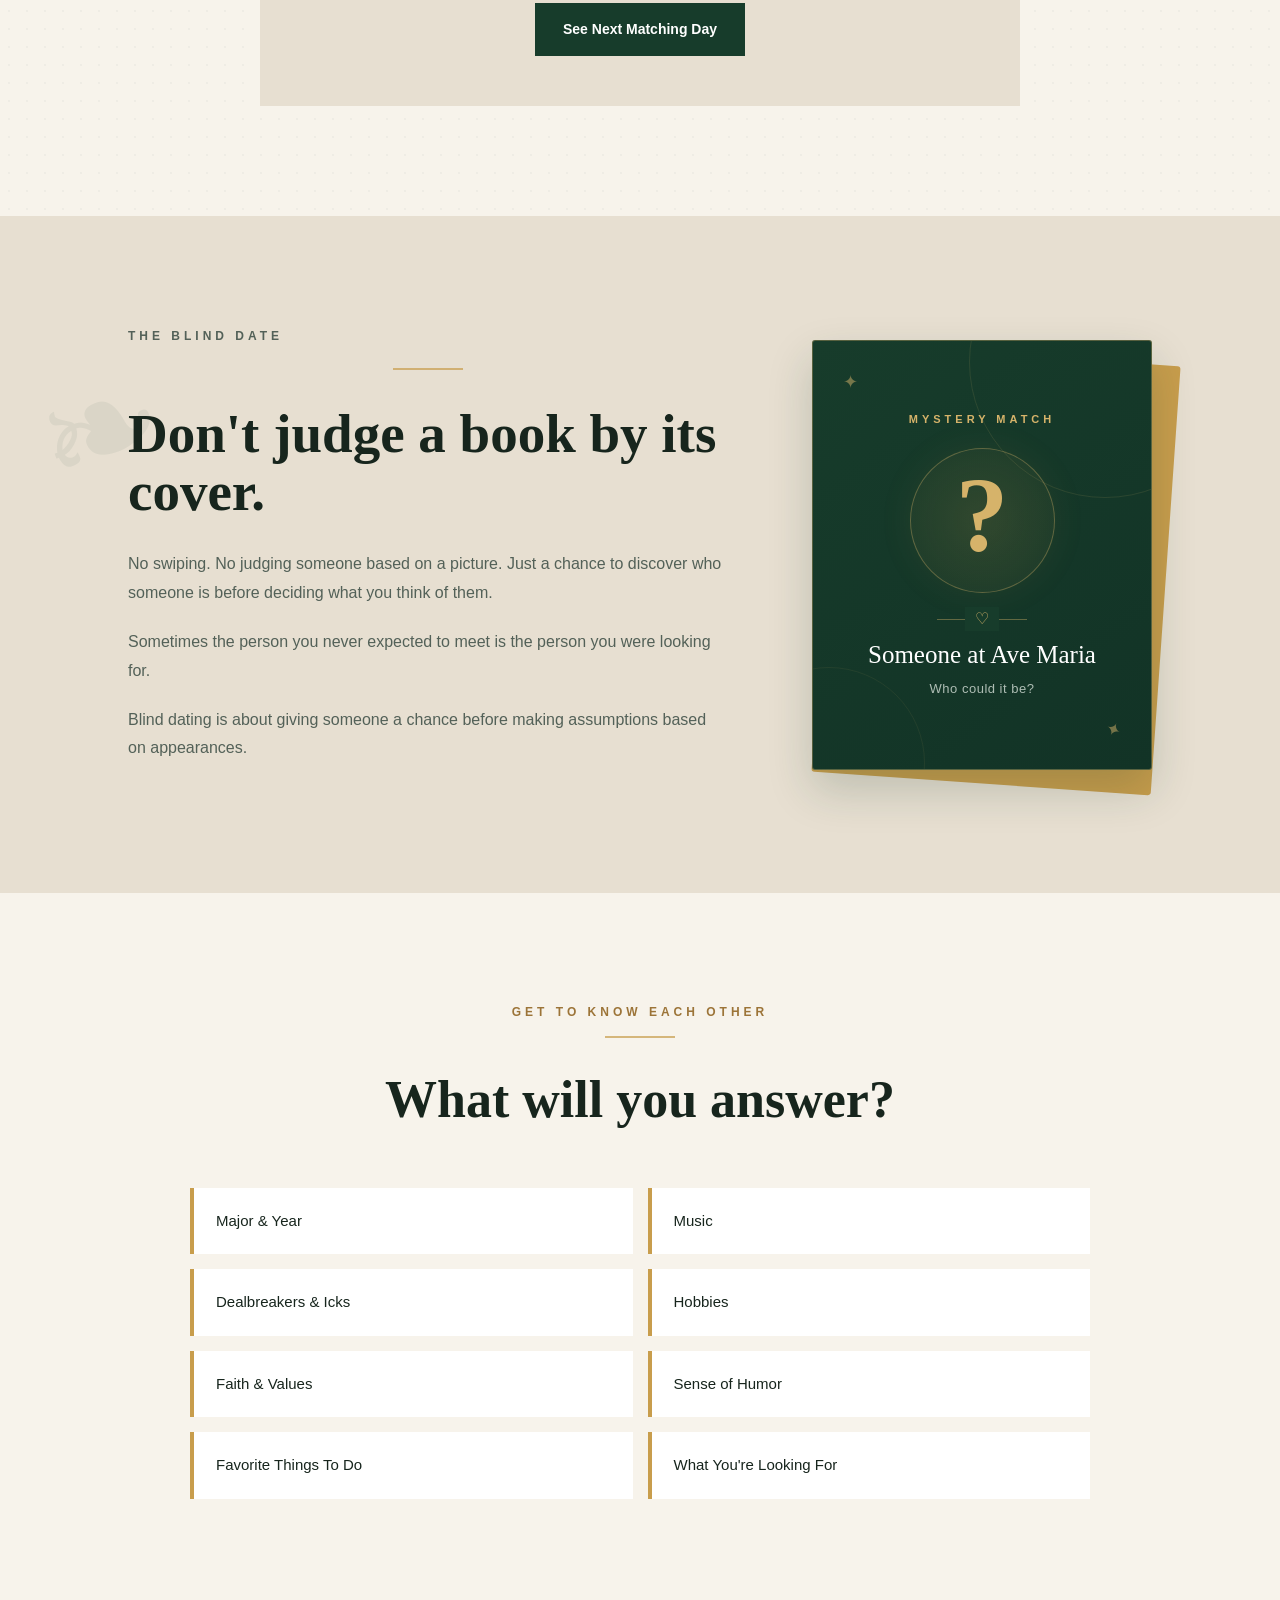
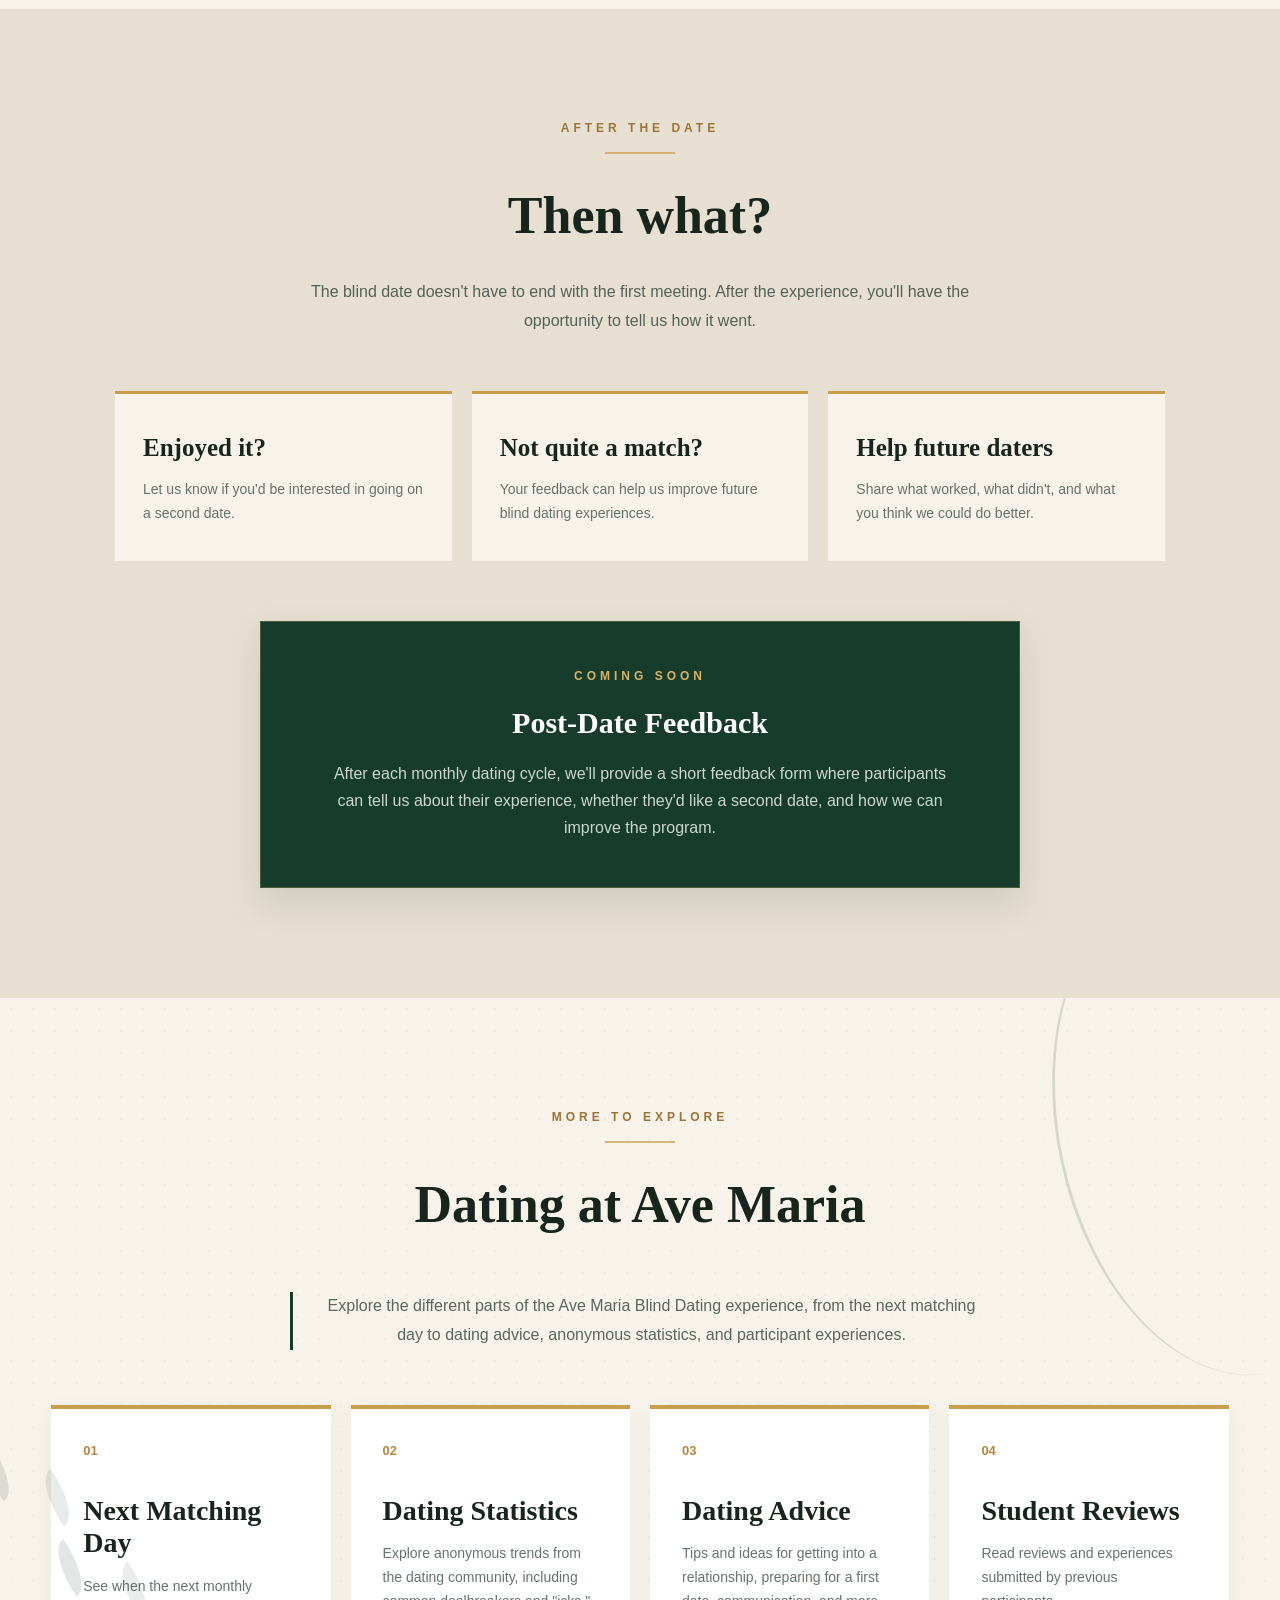
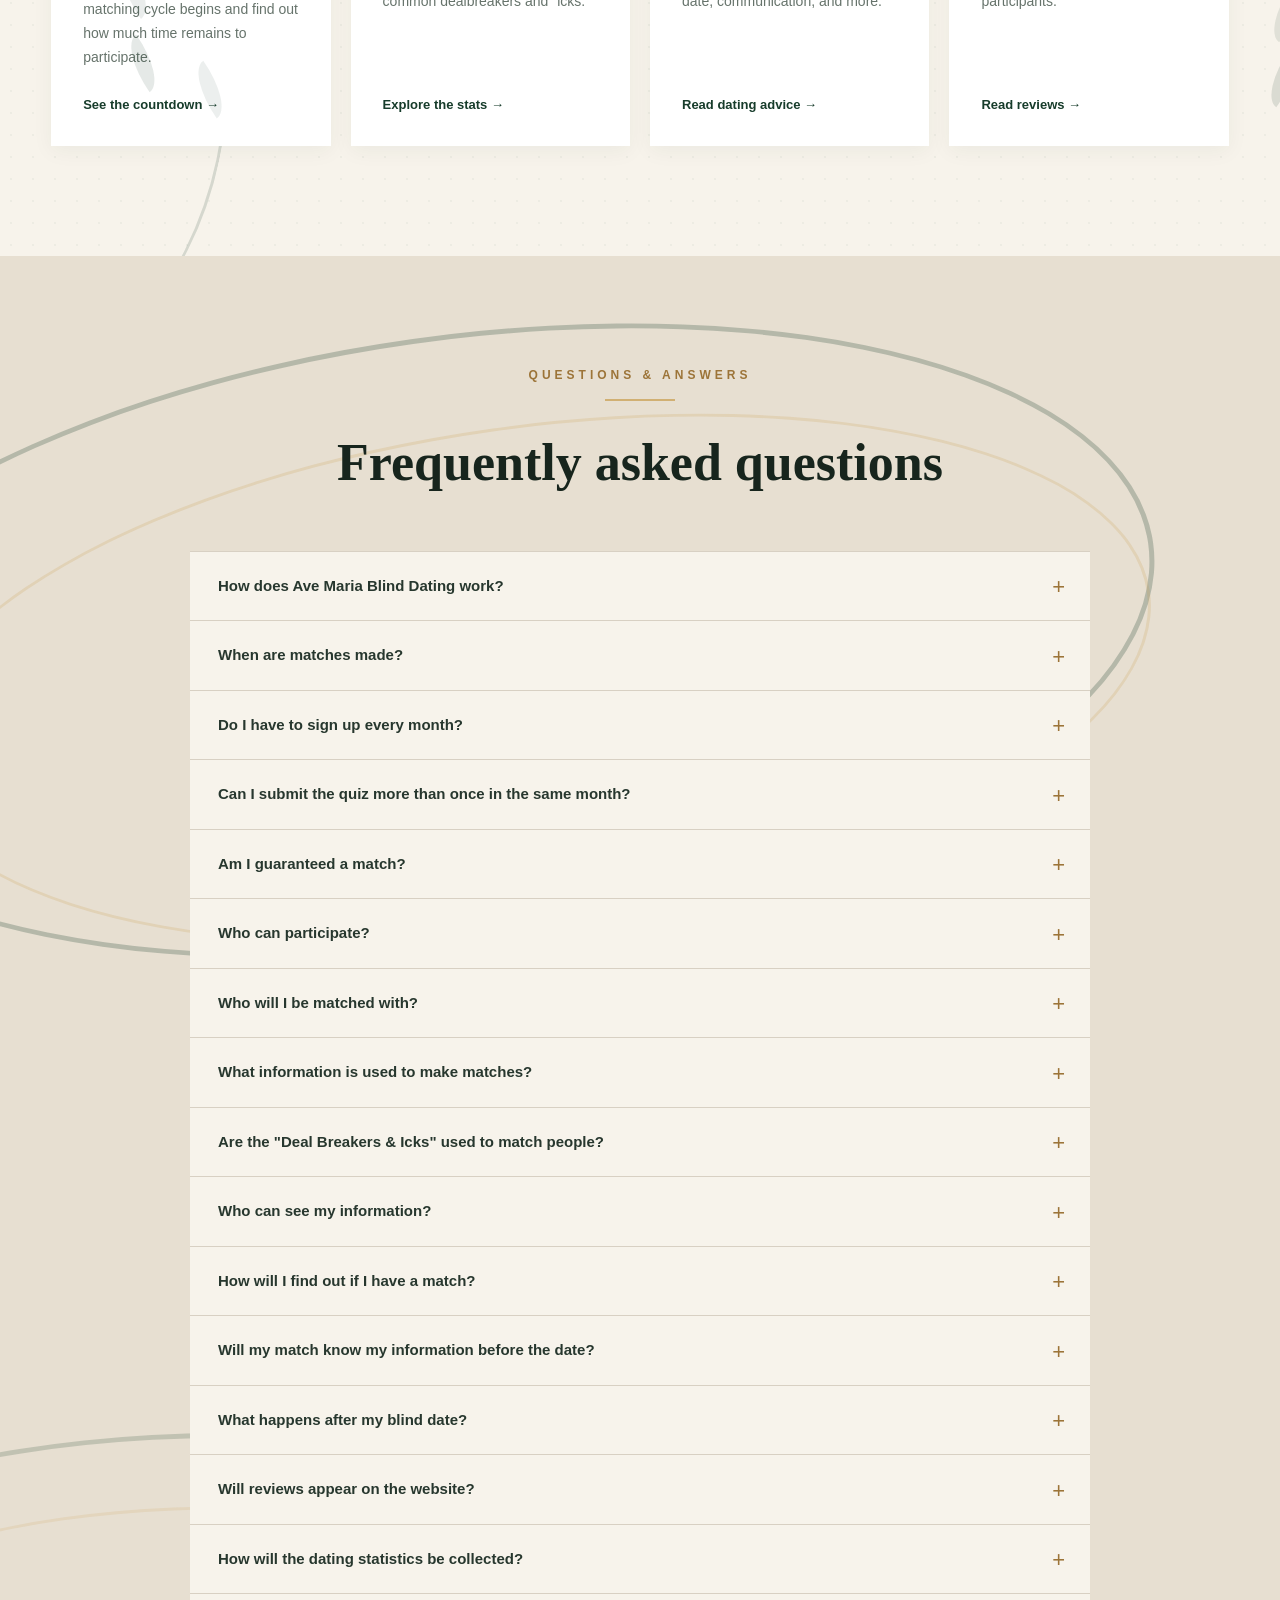
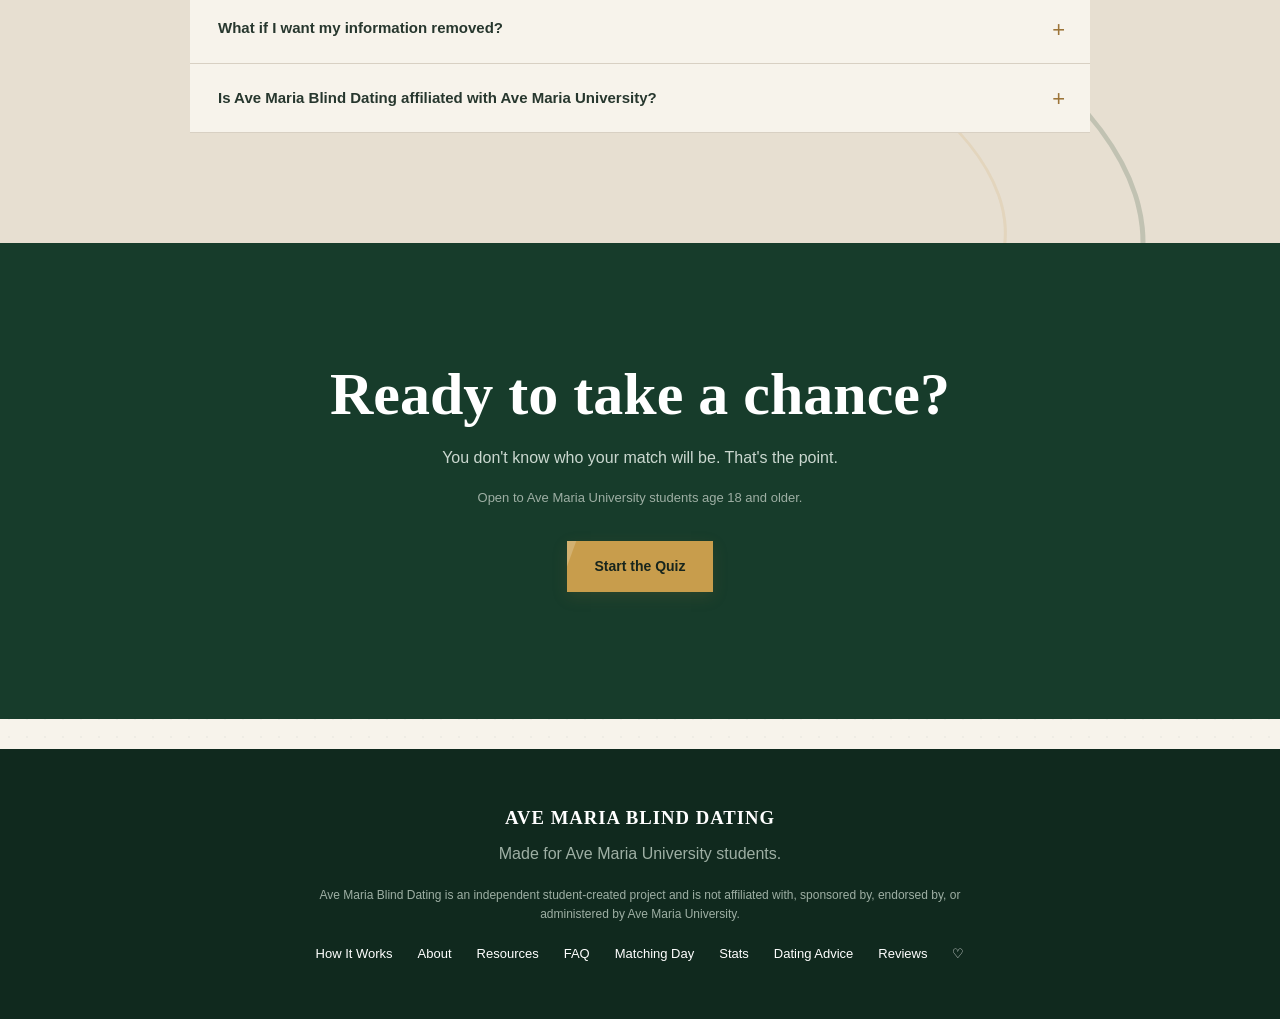
==== commit 3eed3c2a: "Add admin access link to footer in index.html" ====
--- a/index.html
+++ b/index.html
@@ -997,7 +997,9 @@
             <a href="reviews.html">
                 Reviews
             </a>
-
+<a href="review-admin.html" class="admin-access" aria-label="Review moderation">
+    ♡
+</a>
         </div>
 
     </footer>
--- a/style.css
+++ b/style.css
@@ -5965,3 +5965,1007 @@
     }
 
 }
+/* ==============================
+   REVIEWS PAGE
+============================== */
+
+
+/* ==============================
+   REVIEWS HERO
+============================== */
+
+.reviews-header {
+    min-height: 560px;
+
+    padding: 90px 7%;
+
+    display: flex;
+    align-items: center;
+    justify-content: center;
+
+    background: #173c2b;
+
+    color: white;
+
+    text-align: center;
+
+    position: relative;
+
+    overflow: hidden;
+}
+
+
+/* Subtle decorative glow */
+
+.reviews-header::before {
+    content: "";
+
+    position: absolute;
+
+    width: 500px;
+    height: 500px;
+
+    border-radius: 50%;
+
+    background: rgba(200, 157, 76, .06);
+
+    top: -250px;
+    right: -150px;
+
+    pointer-events: none;
+}
+
+
+.reviews-header::after {
+    content: "";
+
+    position: absolute;
+
+    width: 350px;
+    height: 350px;
+
+    border-radius: 50%;
+
+    border: 1px solid rgba(200, 157, 76, .10);
+
+    bottom: -200px;
+    left: -100px;
+
+    pointer-events: none;
+}
+
+
+.reviews-header-content {
+    max-width: 800px;
+
+    position: relative;
+
+    z-index: 2;
+}
+
+
+.reviews-header .section-label {
+    color: #d6b36a;
+}
+
+
+.reviews-header .section-divider {
+    background: #d6b36a;
+
+    margin-bottom: 35px;
+}
+
+
+.reviews-header h1 {
+    font-size: clamp(55px, 7vw, 88px);
+
+    line-height: .98;
+
+    margin-bottom: 30px;
+}
+
+
+.reviews-header h1 span {
+    color: #d6b36a;
+
+    font-style: italic;
+}
+
+
+.reviews-header-content > p:last-child {
+    max-width: 600px;
+
+    margin: 0 auto;
+
+    font-family: Arial, sans-serif;
+
+    font-size: 17px;
+
+    line-height: 1.75;
+
+    color: #dce6df;
+}
+
+
+
+/* ==============================
+   REVIEWS PAGE GENERAL
+============================== */
+
+.reviews-page {
+    overflow: hidden;
+}
+
+
+.reviews-page section {
+    position: relative;
+}
+
+
+
+/* ==============================
+   APPROVED REVIEWS
+============================== */
+
+.approved-reviews {
+    padding: 110px 7%;
+
+    text-align: center;
+
+    background: #f7f3eb;
+}
+
+
+.approved-reviews h2 {
+    font-size: clamp(42px, 5vw, 58px);
+
+    line-height: 1.05;
+
+    margin-bottom: 20px;
+}
+
+
+.approved-reviews-intro {
+    max-width: 600px;
+
+    margin: 0 auto 55px;
+
+    font-family: Arial, sans-serif;
+
+    font-size: 15px;
+
+    line-height: 1.7;
+
+    color: #66736b;
+}
+
+
+
+/* ==============================
+   REVIEWS GRID
+============================== */
+
+.reviews-grid {
+    width: min(1050px, 100%);
+
+    margin: 0 auto;
+
+    display: grid;
+
+    grid-template-columns:
+        repeat(2, 1fr);
+
+    gap: 25px;
+
+    text-align: left;
+}
+
+
+
+/* ==============================
+   REVIEW CARD
+============================== */
+
+.review-card {
+    padding: 32px;
+
+    background: #e7dfd1;
+
+    border-top: 3px solid #c89d4c;
+
+    display: flex;
+
+    flex-direction: column;
+
+    min-height: 260px;
+
+    transition:
+        transform .25s ease,
+        box-shadow .25s ease;
+}
+
+
+.review-card:hover {
+    transform: translateY(-4px);
+
+    box-shadow:
+        0 12px 30px rgba(23, 60, 43, .08);
+}
+
+
+
+/* Review card top */
+
+.review-card-top {
+    display: flex;
+
+    align-items: center;
+
+    justify-content: space-between;
+
+    gap: 20px;
+
+    margin-bottom: 25px;
+}
+
+
+.review-card-number {
+    font-family: Arial, sans-serif;
+
+    font-size: 12px;
+
+    font-weight: bold;
+
+    letter-spacing: 2px;
+
+    color: #9c7438;
+}
+
+
+.review-card-experience {
+    font-family: Arial, sans-serif;
+
+    font-size: 11px;
+
+    font-weight: bold;
+
+    letter-spacing: 1px;
+
+    text-transform: uppercase;
+
+    color: #536158;
+
+    text-align: right;
+}
+
+
+
+/* Review text */
+
+.review-card-text {
+    flex: 1;
+
+    font-size: 21px;
+
+    line-height: 1.5;
+
+    color: #17251d;
+
+    margin-bottom: 30px;
+}
+
+
+.review-card-text::before {
+    content: "“";
+
+    color: #c89d4c;
+
+    font-size: 38px;
+
+    line-height: 0;
+
+    vertical-align: -8px;
+
+    margin-right: 3px;
+}
+
+
+
+/* Review card bottom */
+
+.review-card-bottom {
+    padding-top: 18px;
+
+    border-top: 1px solid rgba(23, 60, 43, .10);
+
+    display: flex;
+
+    align-items: center;
+
+    justify-content: space-between;
+
+    gap: 15px;
+
+    font-family: Arial, sans-serif;
+
+    font-size: 12px;
+}
+
+
+.review-card-name {
+    font-weight: bold;
+
+    color: #173c2b;
+}
+
+
+.review-card-date {
+    color: #7a847d;
+}
+
+
+
+/* ==============================
+   EMPTY REVIEWS STATE
+============================== */
+
+.reviews-empty-state {
+    grid-column: 1 / -1;
+
+    padding: 75px 35px;
+
+    background: #e7dfd1;
+
+    border-top: 3px solid #c89d4c;
+
+    text-align: center;
+}
+
+
+.reviews-empty-icon {
+    font-size: 42px;
+
+    color: #c89d4c;
+
+    margin-bottom: 20px;
+}
+
+
+.reviews-empty-state h3 {
+    font-size: 30px;
+
+    line-height: 1.15;
+
+    margin-bottom: 15px;
+}
+
+
+.reviews-empty-state p {
+    max-width: 500px;
+
+    margin: 0 auto;
+
+    font-family: Arial, sans-serif;
+
+    font-size: 14px;
+
+    line-height: 1.7;
+
+    color: #66736b;
+}
+
+
+
+/* ==============================
+   REVIEW DETAILS
+============================== */
+
+.review-details {
+    padding: 115px 7%;
+
+    background: #e7dfd1;
+
+    text-align: center;
+}
+
+
+.review-details h2 {
+    font-size: clamp(42px, 5vw, 58px);
+
+    line-height: 1.05;
+
+    margin-bottom: 20px;
+}
+
+
+.review-details-intro {
+    max-width: 600px;
+
+    margin: 0 auto 55px;
+
+    font-family: Arial, sans-serif;
+
+    font-size: 15px;
+
+    line-height: 1.7;
+
+    color: #66736b;
+}
+
+
+
+/* ==============================
+   REVIEW DETAIL GRID
+============================== */
+
+.review-detail-grid {
+    width: min(1050px, 100%);
+
+    margin: 0 auto;
+
+    display: grid;
+
+    grid-template-columns:
+        repeat(2, 1fr);
+
+    gap: 1px;
+
+    background: rgba(23, 60, 43, .12);
+
+    text-align: left;
+}
+
+
+.review-detail-card {
+    padding: 38px;
+
+    background: #e7dfd1;
+
+    transition:
+        background .2s ease;
+}
+
+
+.review-detail-card:hover {
+    background: #ede6da;
+}
+
+
+.review-detail-number {
+    display: block;
+
+    margin-bottom: 20px;
+
+    font-family: Arial, sans-serif;
+
+    font-size: 12px;
+
+    font-weight: bold;
+
+    letter-spacing: 2px;
+
+    color: #b28742;
+}
+
+
+.review-detail-card h3 {
+    font-size: 29px;
+
+    line-height: 1.15;
+
+    margin-bottom: 13px;
+}
+
+
+.review-detail-card p {
+    font-family: Arial, sans-serif;
+
+    font-size: 14px;
+
+    line-height: 1.7;
+
+    color: #66736b;
+}
+
+
+
+/* ==============================
+   PRIVACY
+============================== */
+
+.review-privacy {
+    padding: 105px 7%;
+
+    background: #173c2b;
+
+    color: white;
+}
+
+
+.review-privacy-content {
+    width: min(800px, 100%);
+
+    margin: 0 auto;
+}
+
+
+.review-privacy .section-label {
+    color: #d6b36a;
+}
+
+
+.review-privacy h2 {
+    max-width: 700px;
+
+    font-size: clamp(42px, 5vw, 62px);
+
+    line-height: 1.05;
+
+    margin-bottom: 35px;
+}
+
+
+.review-privacy p:not(.section-label) {
+    max-width: 700px;
+
+    margin-bottom: 18px;
+
+    font-family: Arial, sans-serif;
+
+    font-size: 15px;
+
+    line-height: 1.75;
+
+    color: #dce6df;
+}
+
+
+.review-privacy p:last-child {
+    margin-bottom: 0;
+}
+
+
+
+/* ==============================
+   REVIEW SUBMISSION
+============================== */
+
+.review-submission {
+    padding: 115px 7% 125px;
+
+    background: #f7f3eb;
+
+    text-align: center;
+}
+
+
+.review-submission-content {
+    width: min(720px, 100%);
+
+    margin: 0 auto;
+}
+
+
+.review-submission h2 {
+    font-size: clamp(44px, 5vw, 60px);
+
+    line-height: 1.05;
+
+    margin-bottom: 22px;
+}
+
+
+.review-submission-intro {
+    max-width: 600px;
+
+    margin: 0 auto 55px;
+
+    font-family: Arial, sans-serif;
+
+    font-size: 15px;
+
+    line-height: 1.75;
+
+    color: #66736b;
+}
+
+
+
+/* ==============================
+   REVIEW FORM
+============================== */
+
+.review-form {
+    padding: 45px;
+
+    background: #e7dfd1;
+
+    border-top: 3px solid #c89d4c;
+
+    text-align: left;
+
+    box-shadow:
+        0 10px 35px rgba(23, 60, 43, .05);
+}
+
+
+.form-group {
+    margin-bottom: 28px;
+}
+
+
+.form-group label {
+    display: block;
+
+    margin-bottom: 9px;
+
+    font-family: Arial, sans-serif;
+
+    font-size: 13px;
+
+    font-weight: bold;
+
+    letter-spacing: .4px;
+
+    color: #173c2b;
+}
+
+
+.form-group small {
+    display: block;
+
+    margin-top: 7px;
+
+    font-family: Arial, sans-serif;
+
+    font-size: 12px;
+
+    line-height: 1.5;
+
+    color: #7a847d;
+}
+
+
+
+/* ==============================
+   FORM INPUTS
+============================== */
+
+.review-form input[type="text"],
+.review-form textarea,
+.review-form select {
+    width: 100%;
+
+    padding: 14px 16px;
+
+    border: 1px solid rgba(23, 60, 43, .18);
+
+    border-radius: 0;
+
+    background: #f7f3eb;
+
+    color: #17251d;
+
+    font-family: Arial, sans-serif;
+
+    font-size: 14px;
+
+    outline: none;
+
+    transition:
+        border-color .2s ease,
+        box-shadow .2s ease;
+}
+
+
+.review-form textarea {
+    resize: vertical;
+
+    min-height: 170px;
+
+    line-height: 1.6;
+}
+
+
+.review-form select {
+    cursor: pointer;
+}
+
+
+.review-form input:focus,
+.review-form textarea:focus,
+.review-form select:focus {
+    border-color: #c89d4c;
+
+    box-shadow:
+        0 0 0 3px rgba(200, 157, 76, .12);
+}
+
+
+.review-form input::placeholder,
+.review-form textarea::placeholder {
+    color: #9a9f9b;
+}
+
+
+
+/* ==============================
+   FORM CONSENT
+============================== */
+
+.form-consent {
+    margin: 10px 0 28px;
+
+    padding: 18px;
+
+    background: rgba(247, 243, 235, .65);
+
+    border: 1px solid rgba(23, 60, 43, .08);
+}
+
+
+.form-consent label {
+    display: flex;
+
+    align-items: flex-start;
+
+    gap: 12px;
+
+    cursor: pointer;
+
+    font-family: Arial, sans-serif;
+
+    font-size: 13px;
+
+    line-height: 1.6;
+
+    color: #536158;
+}
+
+
+.form-consent input[type="checkbox"] {
+    width: 17px;
+    height: 17px;
+
+    flex-shrink: 0;
+
+    margin-top: 2px;
+
+    accent-color: #173c2b;
+
+    cursor: pointer;
+}
+
+
+
+/* ==============================
+   SUBMIT BUTTON
+============================== */
+
+.review-submit-button {
+    width: 100%;
+
+    border: none;
+
+    text-align: center;
+}
+
+
+
+/* ==============================
+   FORM MESSAGE
+============================== */
+
+.review-form-message {
+    display: none;
+
+    margin-top: 20px;
+
+    padding: 15px;
+
+    font-family: Arial, sans-serif;
+
+    font-size: 13px;
+
+    line-height: 1.5;
+
+    text-align: center;
+}
+
+
+.review-form-message.success {
+    display: block;
+
+    background: rgba(23, 60, 43, .08);
+
+    color: #173c2b;
+}
+
+
+.review-form-message.error {
+    display: block;
+
+    background: rgba(150, 50, 50, .08);
+
+    color: #8a3d3d;
+}
+
+
+
+/* ==============================
+   FINAL CTA
+============================== */
+
+.reviews-cta {
+    padding: 120px 7%;
+
+    background: #e7dfd1;
+
+    text-align: center;
+}
+
+
+.reviews-cta h2 {
+    font-size: clamp(48px, 6vw, 72px);
+
+    line-height: 1;
+
+    margin-bottom: 25px;
+}
+
+
+.reviews-cta > p:not(.section-label) {
+    max-width: 500px;
+
+    margin: 0 auto 30px;
+
+    font-family: Arial, sans-serif;
+
+    font-size: 15px;
+
+    line-height: 1.7;
+
+    color: #66736b;
+}
+
+
+
+/* ==============================
+   SCROLL REVEAL
+============================== */
+
+.scroll-reveal {
+    opacity: 0;
+
+    transform: translateY(25px);
+
+    transition:
+        opacity .7s ease,
+        transform .7s ease;
+}
+
+
+.scroll-reveal.visible {
+    opacity: 1;
+
+    transform: translateY(0);
+}
+
+
+
+/* ==============================
+   REVIEWS MOBILE
+============================== */
+
+@media (max-width: 750px) {
+
+    .reviews-header {
+        min-height: 520px;
+
+        padding: 75px 7%;
+    }
+
+
+    .reviews-header h1 {
+        font-size: 53px;
+    }
+
+
+    .reviews-header-content > p:last-child {
+        font-size: 15px;
+    }
+
+
+    .approved-reviews,
+    .review-details,
+    .review-submission {
+        padding: 85px 6%;
+    }
+
+
+    .review-privacy {
+        padding: 85px 7%;
+    }
+
+
+    .reviews-grid {
+        grid-template-columns: 1fr;
+    }
+
+
+    .review-detail-grid {
+        grid-template-columns: 1fr;
+    }
+
+
+    .review-card {
+        padding: 28px;
+    }
+
+
+    .review-detail-card {
+        padding: 30px;
+    }
+
+
+    .review-form {
+        padding: 30px 22px;
+    }
+
+
+    .reviews-cta {
+        padding: 90px 7%;
+    }
+
+
+    .reviews-cta h2 {
+        font-size: 50px;
+    }
+
+}
+
+
+
+/* ==============================
+   VERY SMALL SCREENS
+============================== */
+
+@media (max-width: 400px) {
+
+    .reviews-header h1 {
+        font-size: 46px;
+    }
+
+
+    .approved-reviews h2,
+    .review-details h2,
+    .review-submission h2,
+    .review-privacy h2 {
+        font-size: 40px;
+    }
+
+
+    .review-card-top {
+        align-items: flex-start;
+
+        flex-direction: column;
+
+        gap: 8px;
+    }
+
+
+    .review-card-experience {
+        text-align: left;
+    }
+
+
+    .review-card-text {
+        font-size: 18px;
+    }
+
+
+    .review-form {
+        padding: 25px 18px;
+    }
+
+}
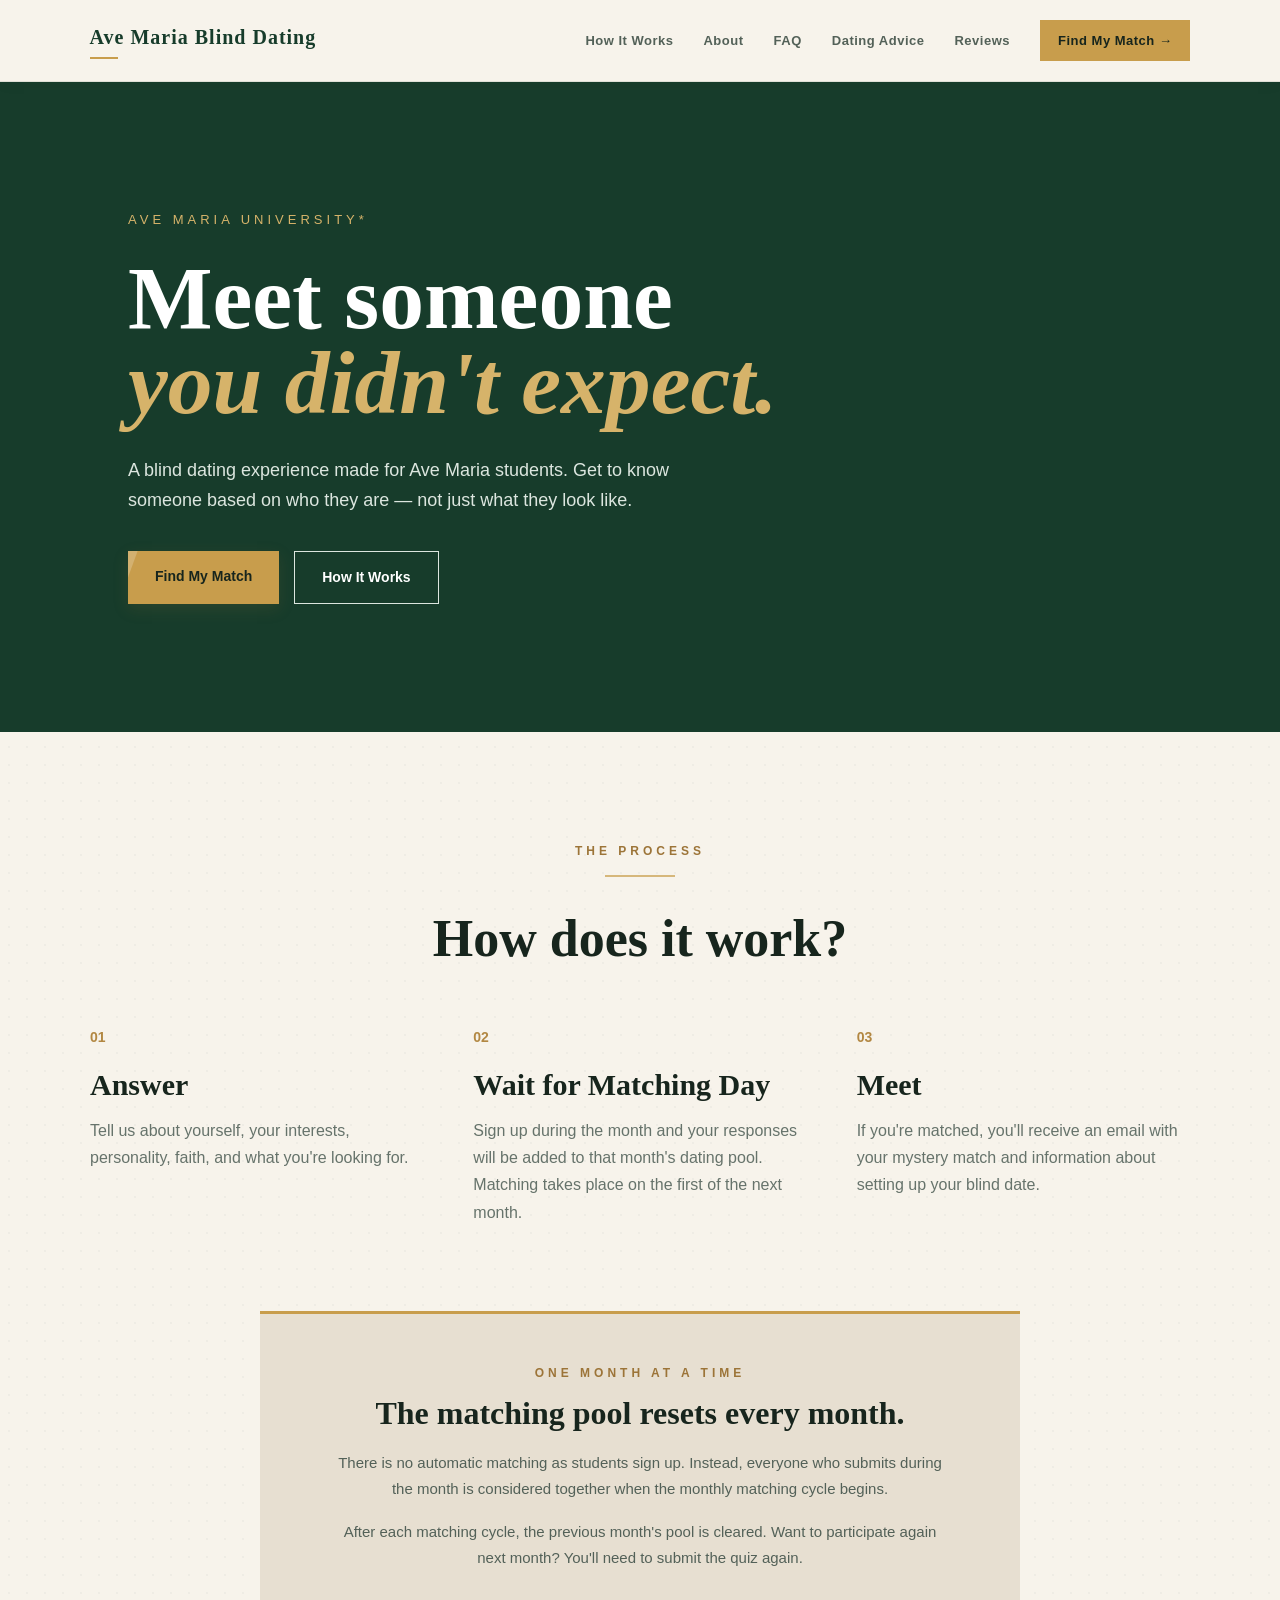
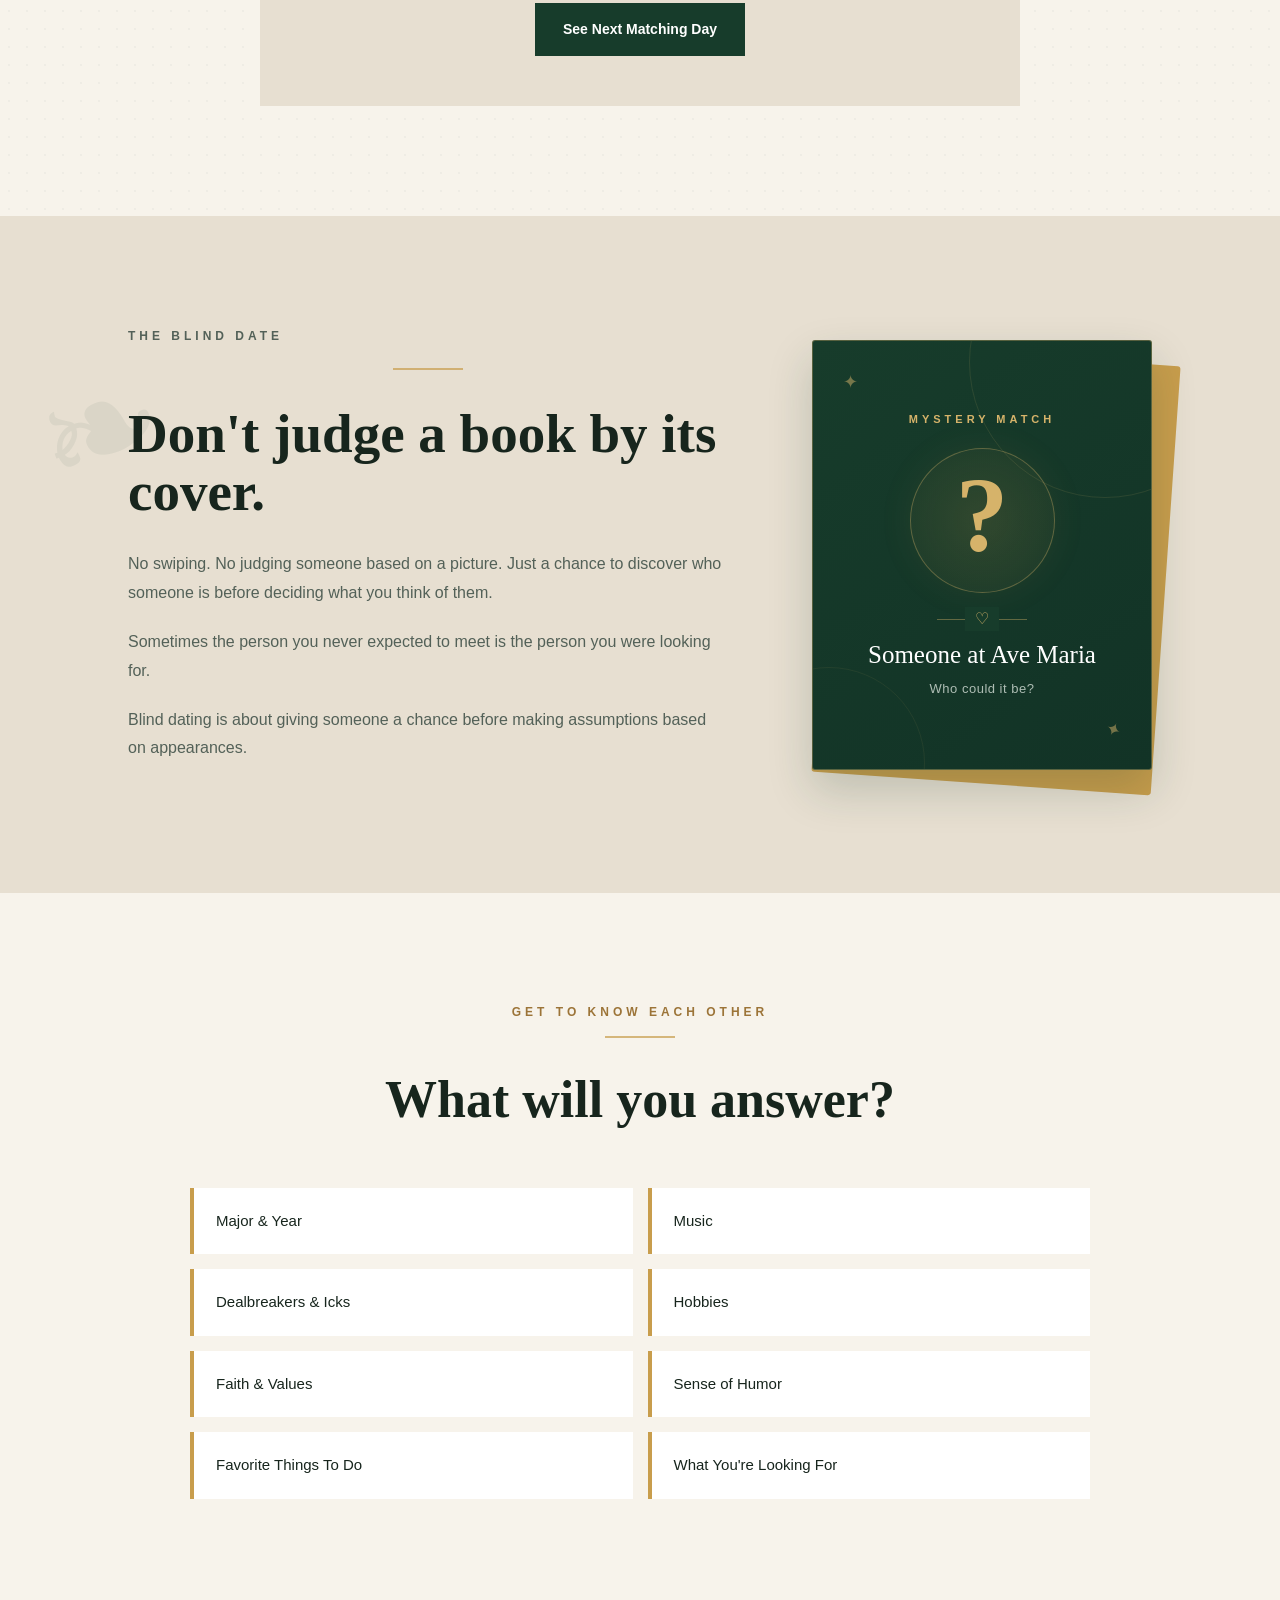
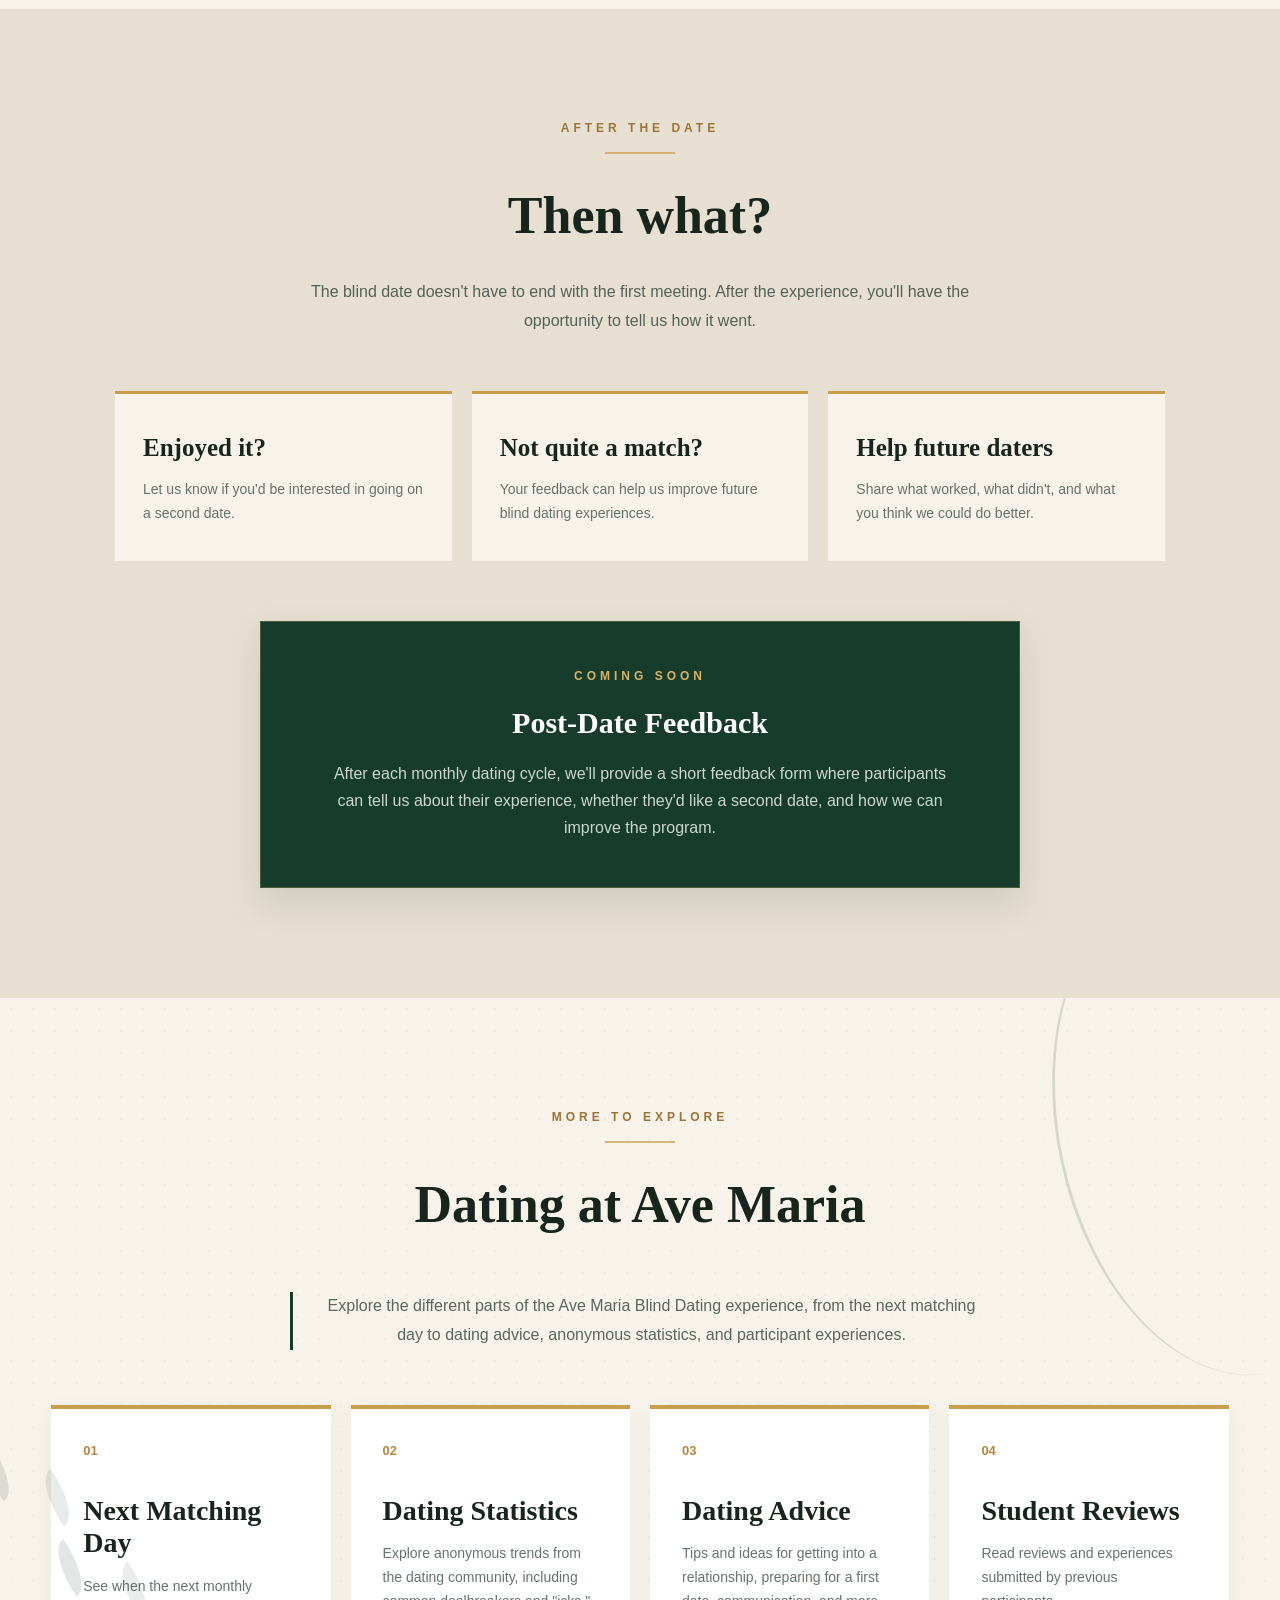
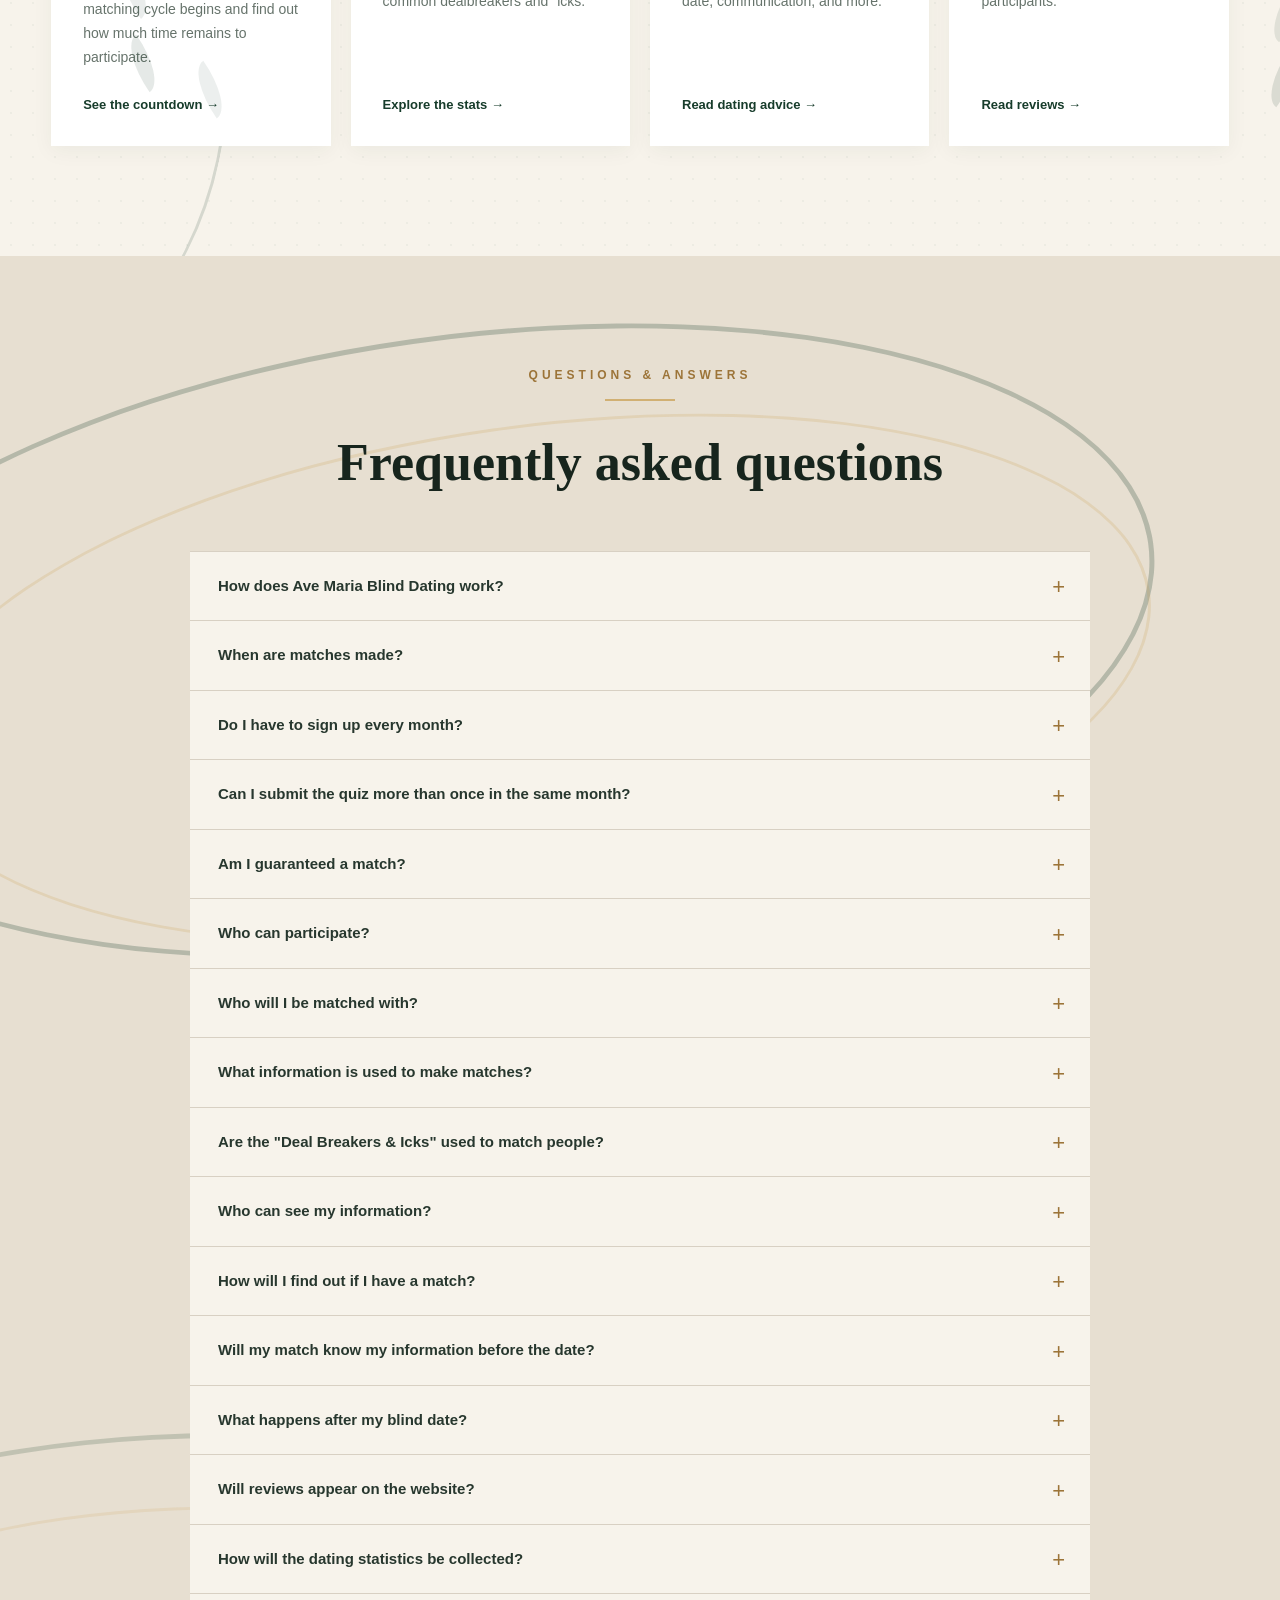
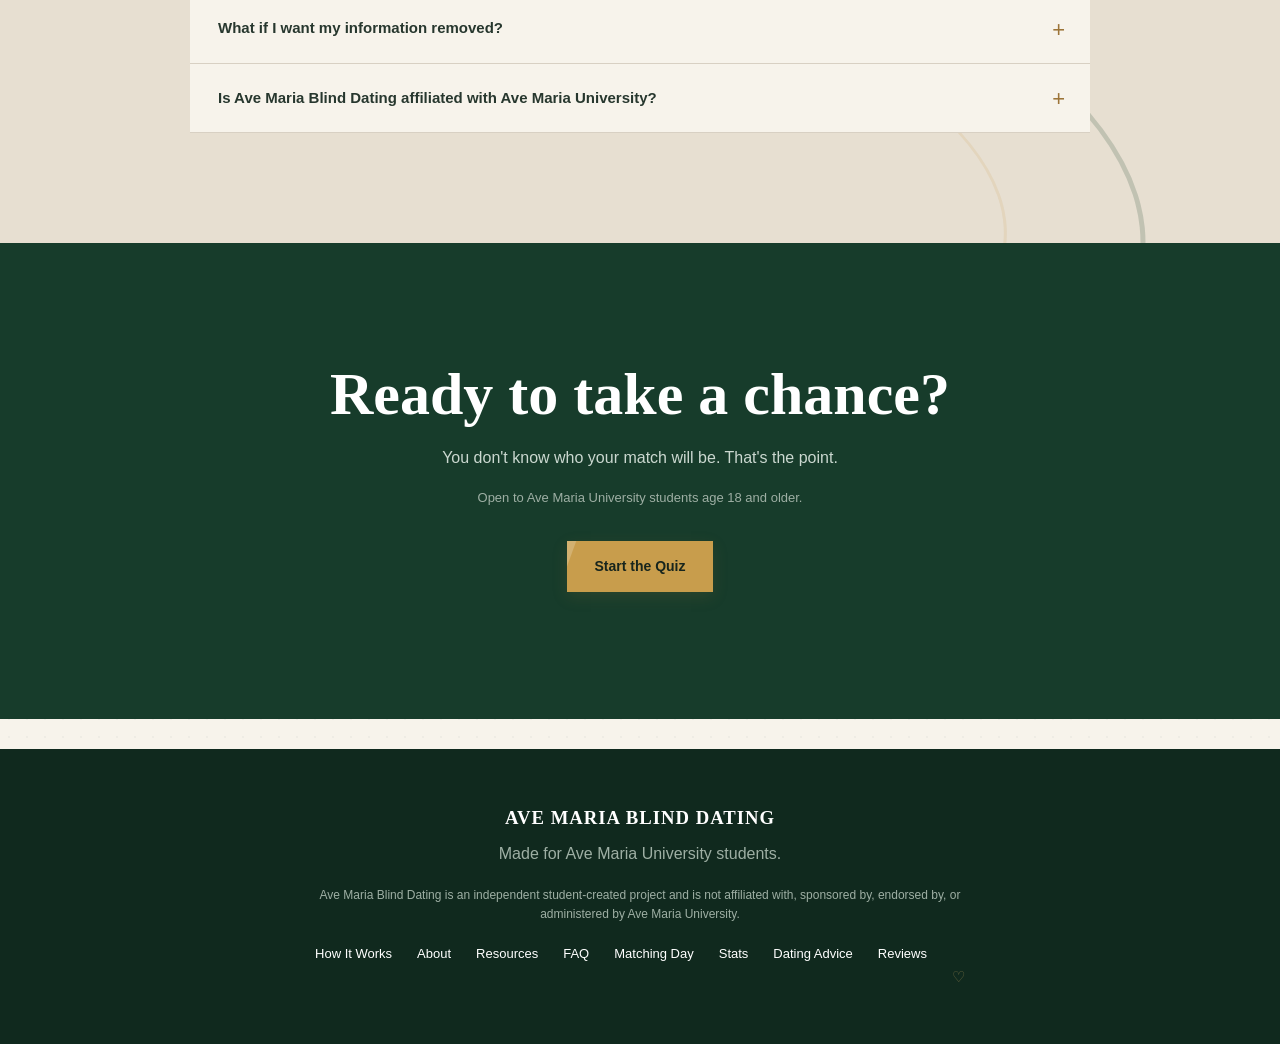
==== commit 4ea5fa06: "Add service worker registration for offline support" ====
--- a/index.html
+++ b/index.html
@@ -1045,6 +1045,43 @@
         revealOnScroll();
 
     </script>
-
+<script>
+
+    if ("serviceWorker" in navigator) {
+
+        window.addEventListener(
+            "load",
+            function() {
+
+                navigator.serviceWorker.register(
+                    "./service-worker.js"
+                )
+                .then(
+                    registration => {
+
+                        console.log(
+                            "Offline support enabled:",
+                            registration.scope
+                        );
+
+                    }
+                )
+                .catch(
+                    error => {
+
+                        console.error(
+                            "Offline support failed:",
+                            error
+                        );
+
+                    }
+                );
+
+            }
+        );
+
+    }
+
+</script>
 </body>
 </html>
--- a/style.css
+++ b/style.css
@@ -6969,3 +6969,26 @@
     }
 
 }
+/* ==============================
+   SUBTLE ADMIN ACCESS
+============================== */
+
+.admin-access {
+    display: inline-block;
+
+    margin-top: 22px;
+
+    font-size: 15px;
+
+    color: rgba(214, 179, 106, 0.45);
+
+    transition:
+        color .2s ease,
+        transform .2s ease;
+}
+
+.admin-access:hover {
+    color: #d6b36a;
+
+    transform: scale(1.15);
+}
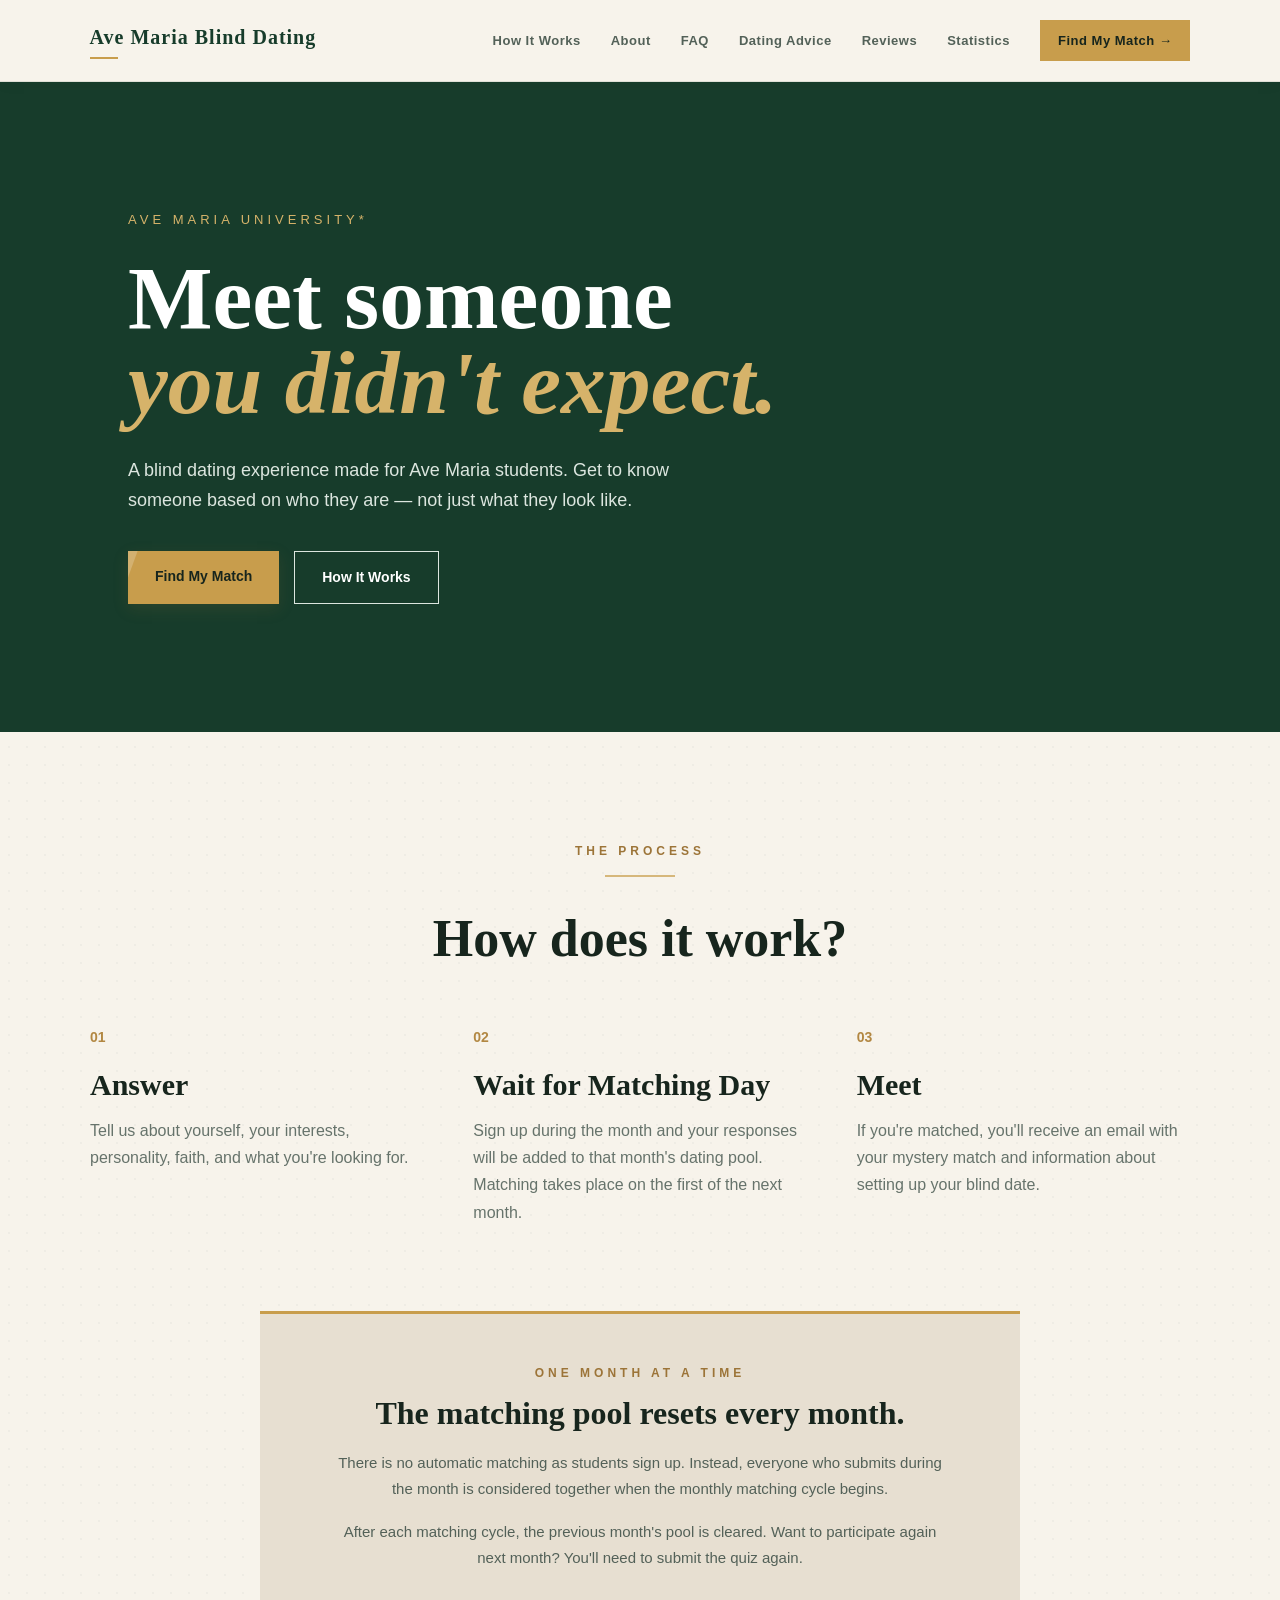
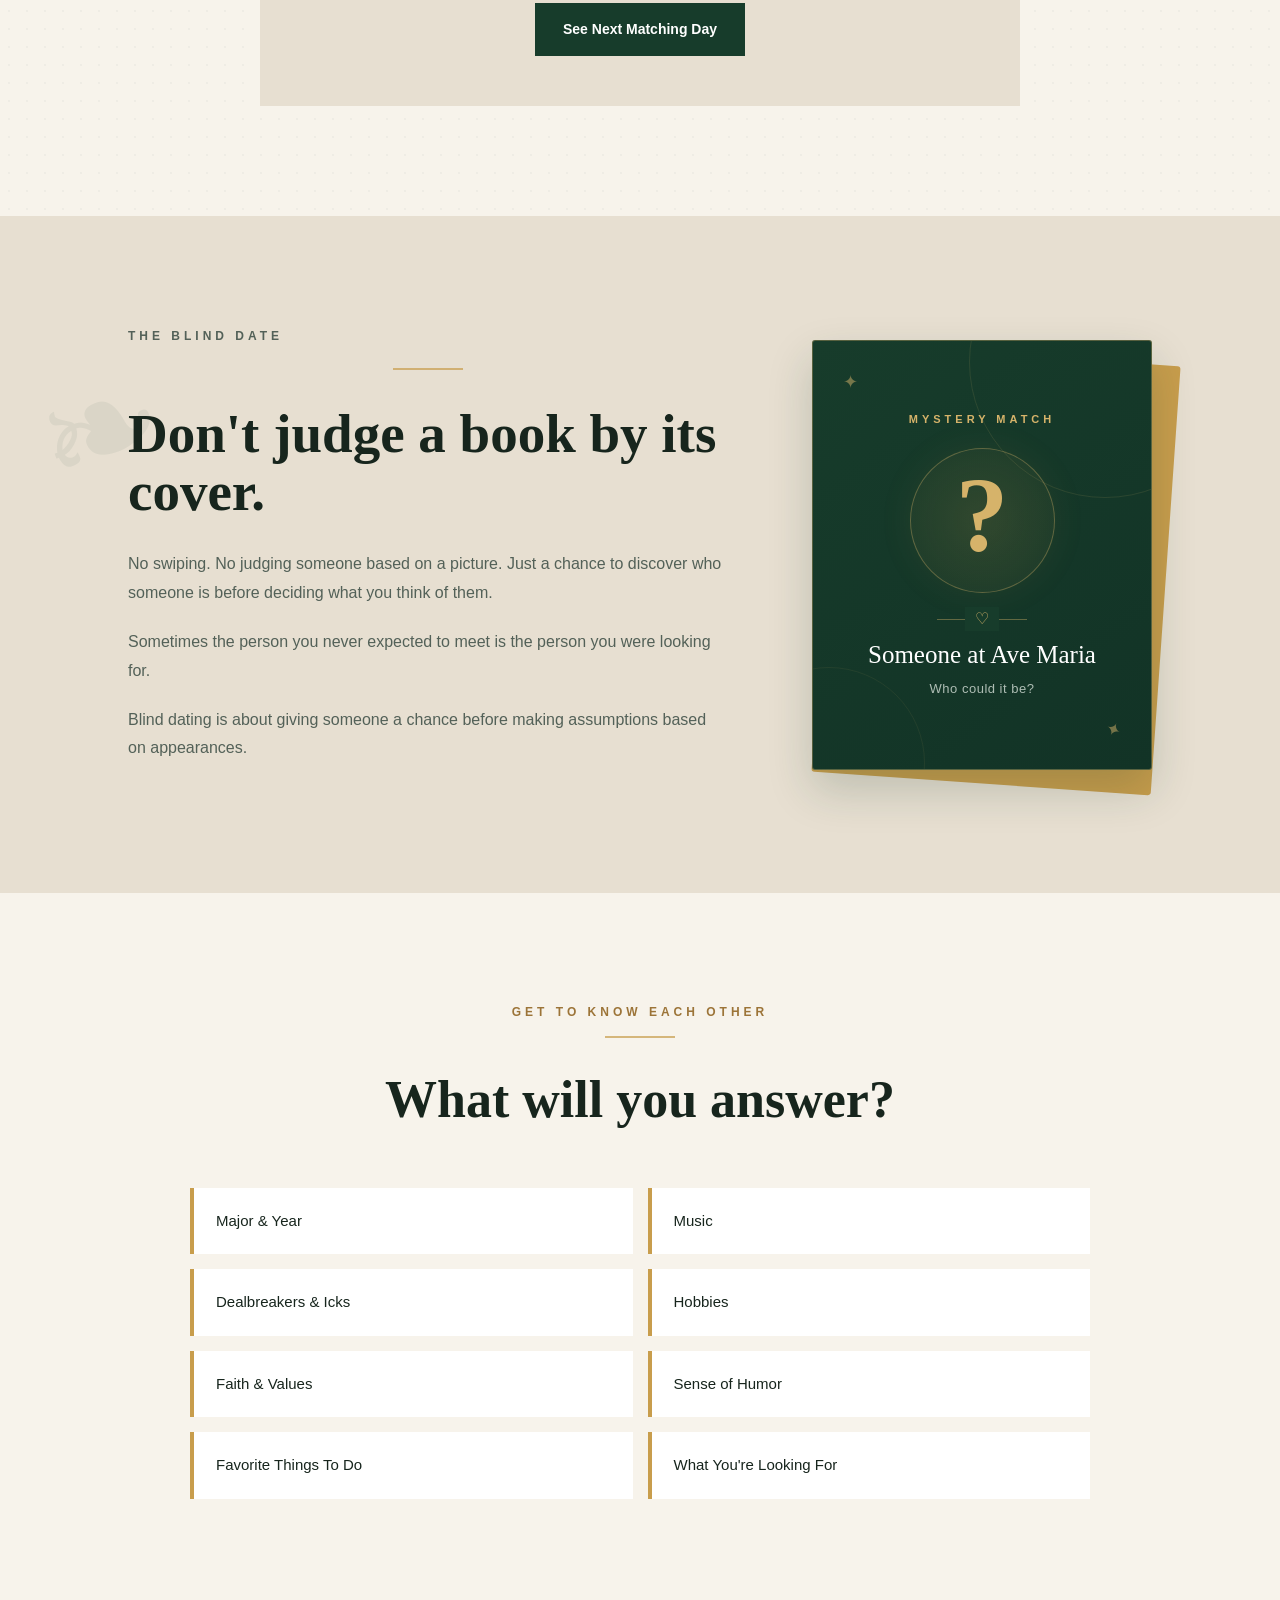
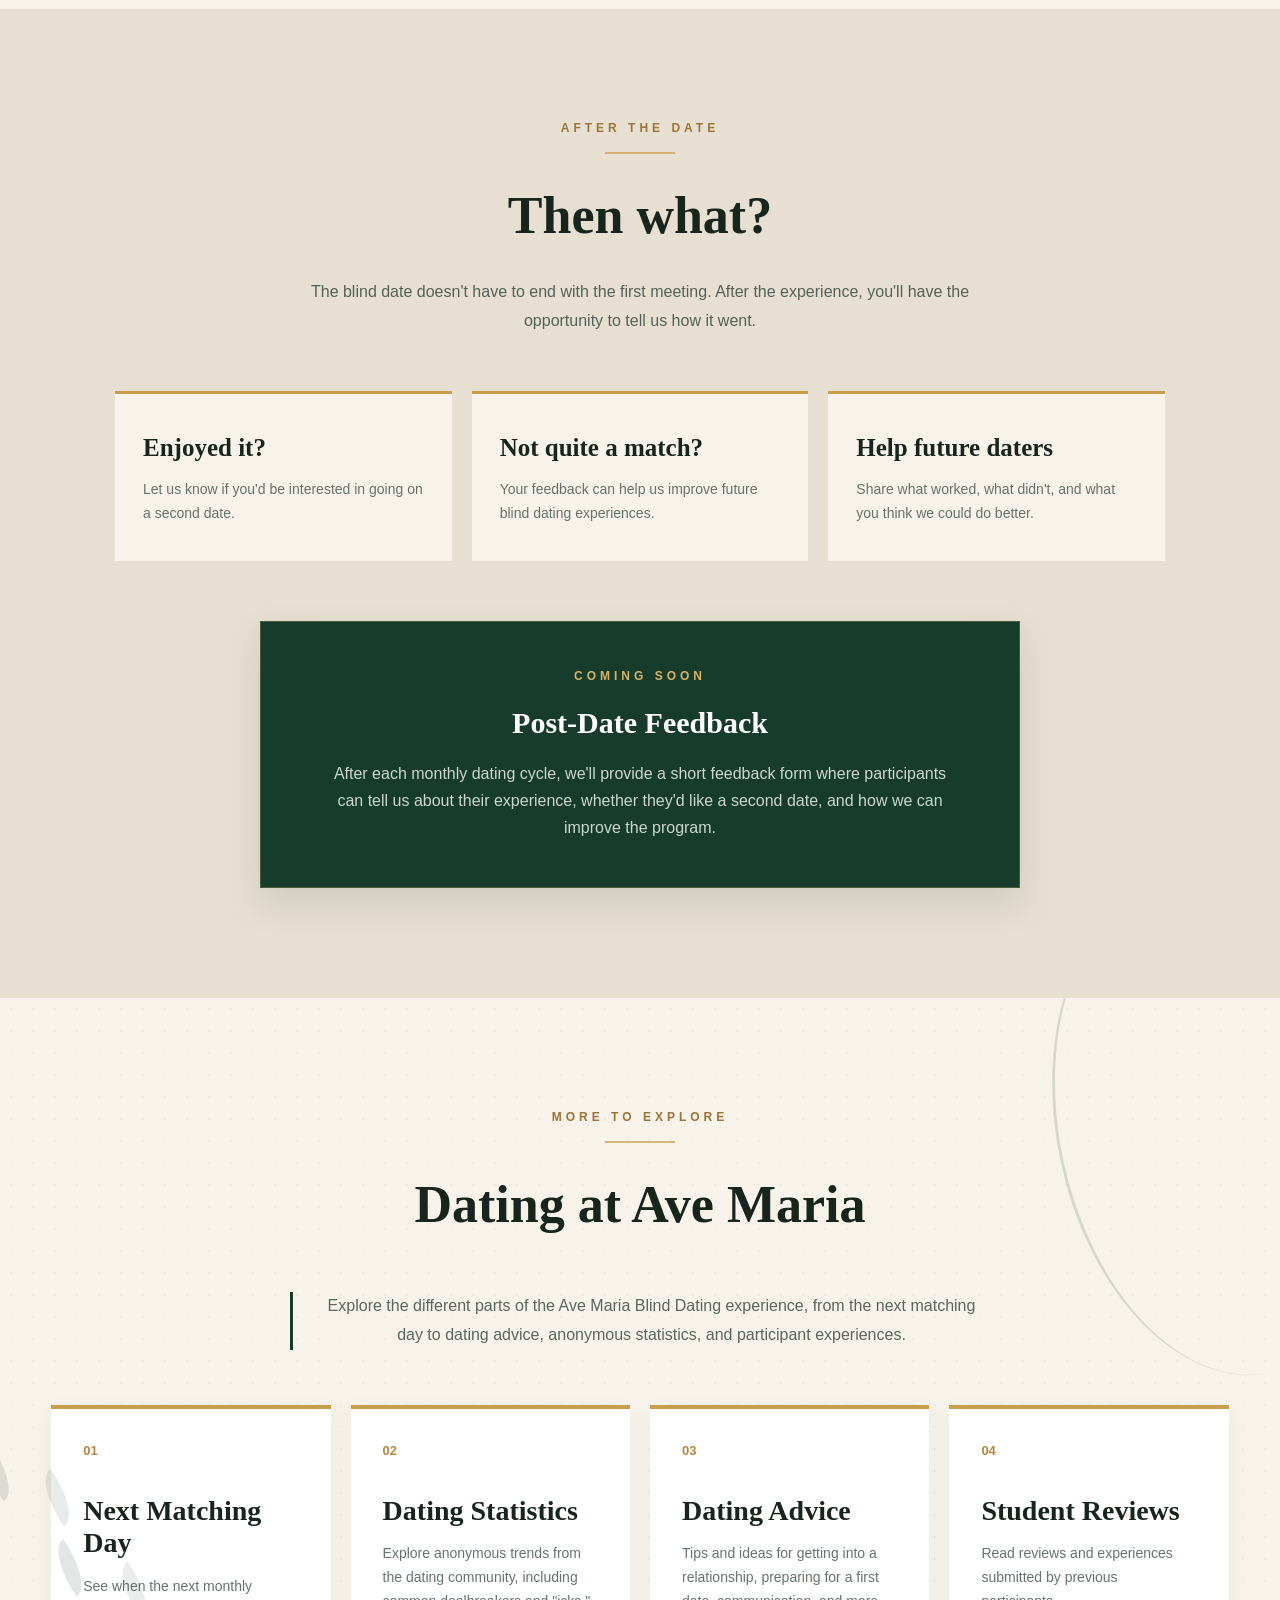
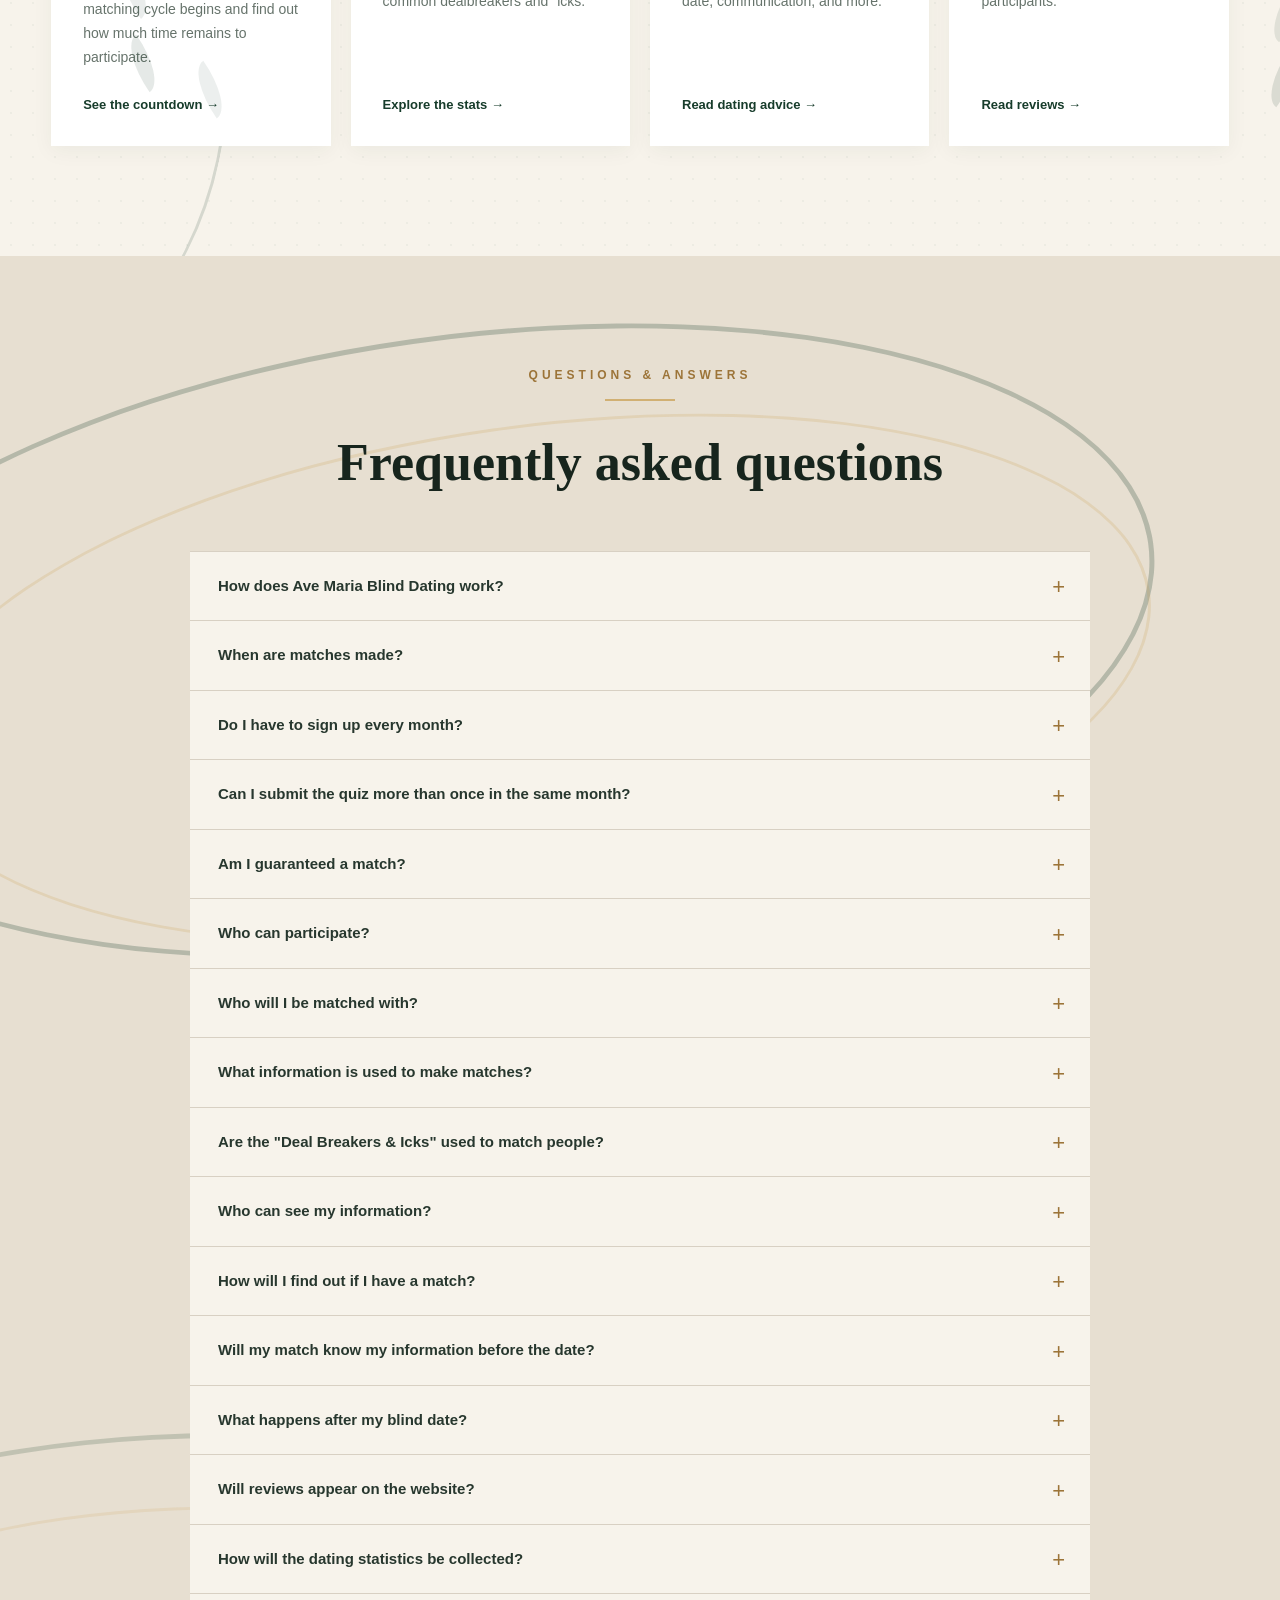
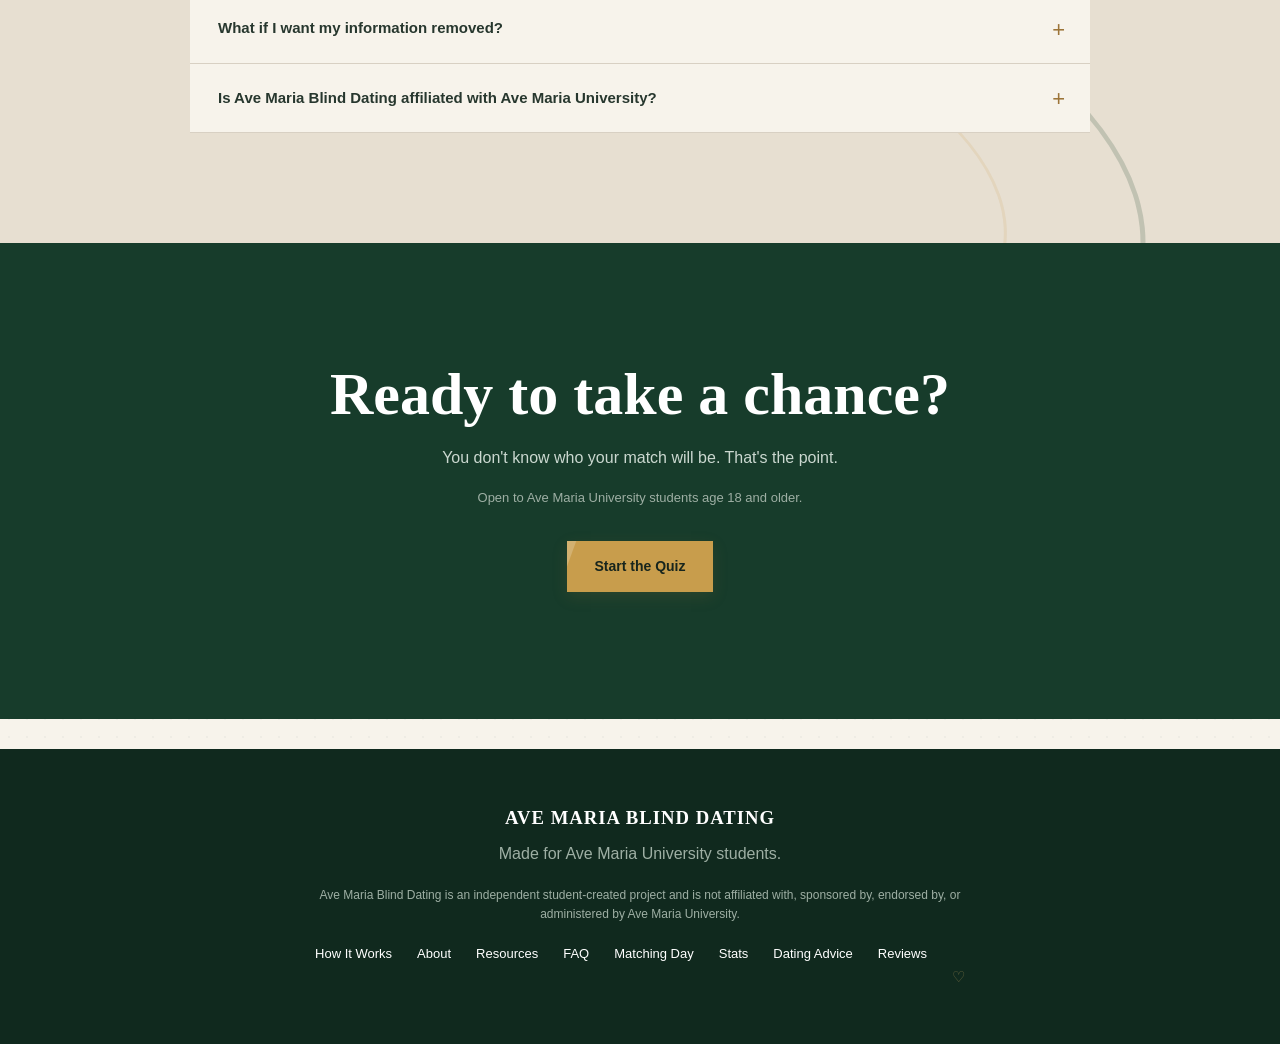
==== commit f6aa940e: "Add link to statistics page in navigation" ====
--- a/index.html
+++ b/index.html
@@ -41,6 +41,9 @@
             
 <a href="reviews.html">
     Reviews
+</a>
+            <a href="stats.html">
+    Statistics
 </a>
     <a href="quiz.html" class="nav-cta">
         Find My Match →
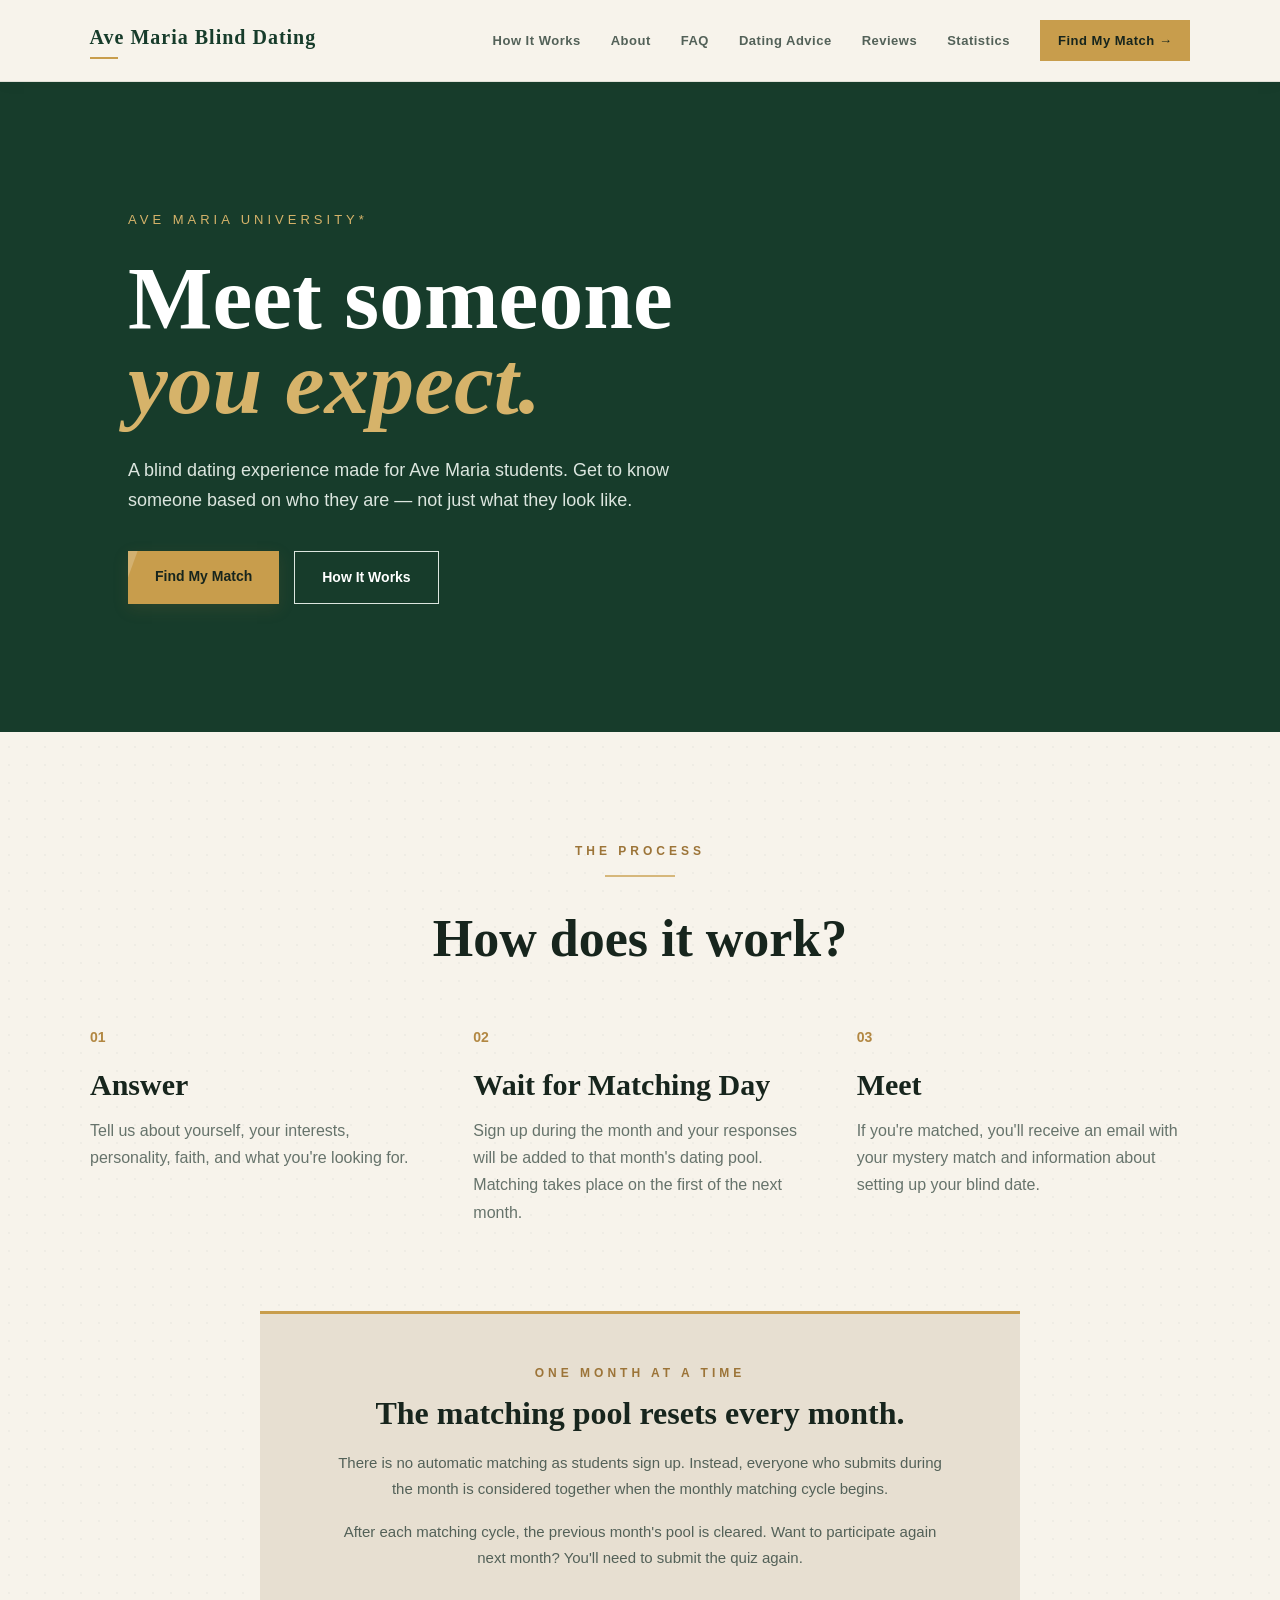
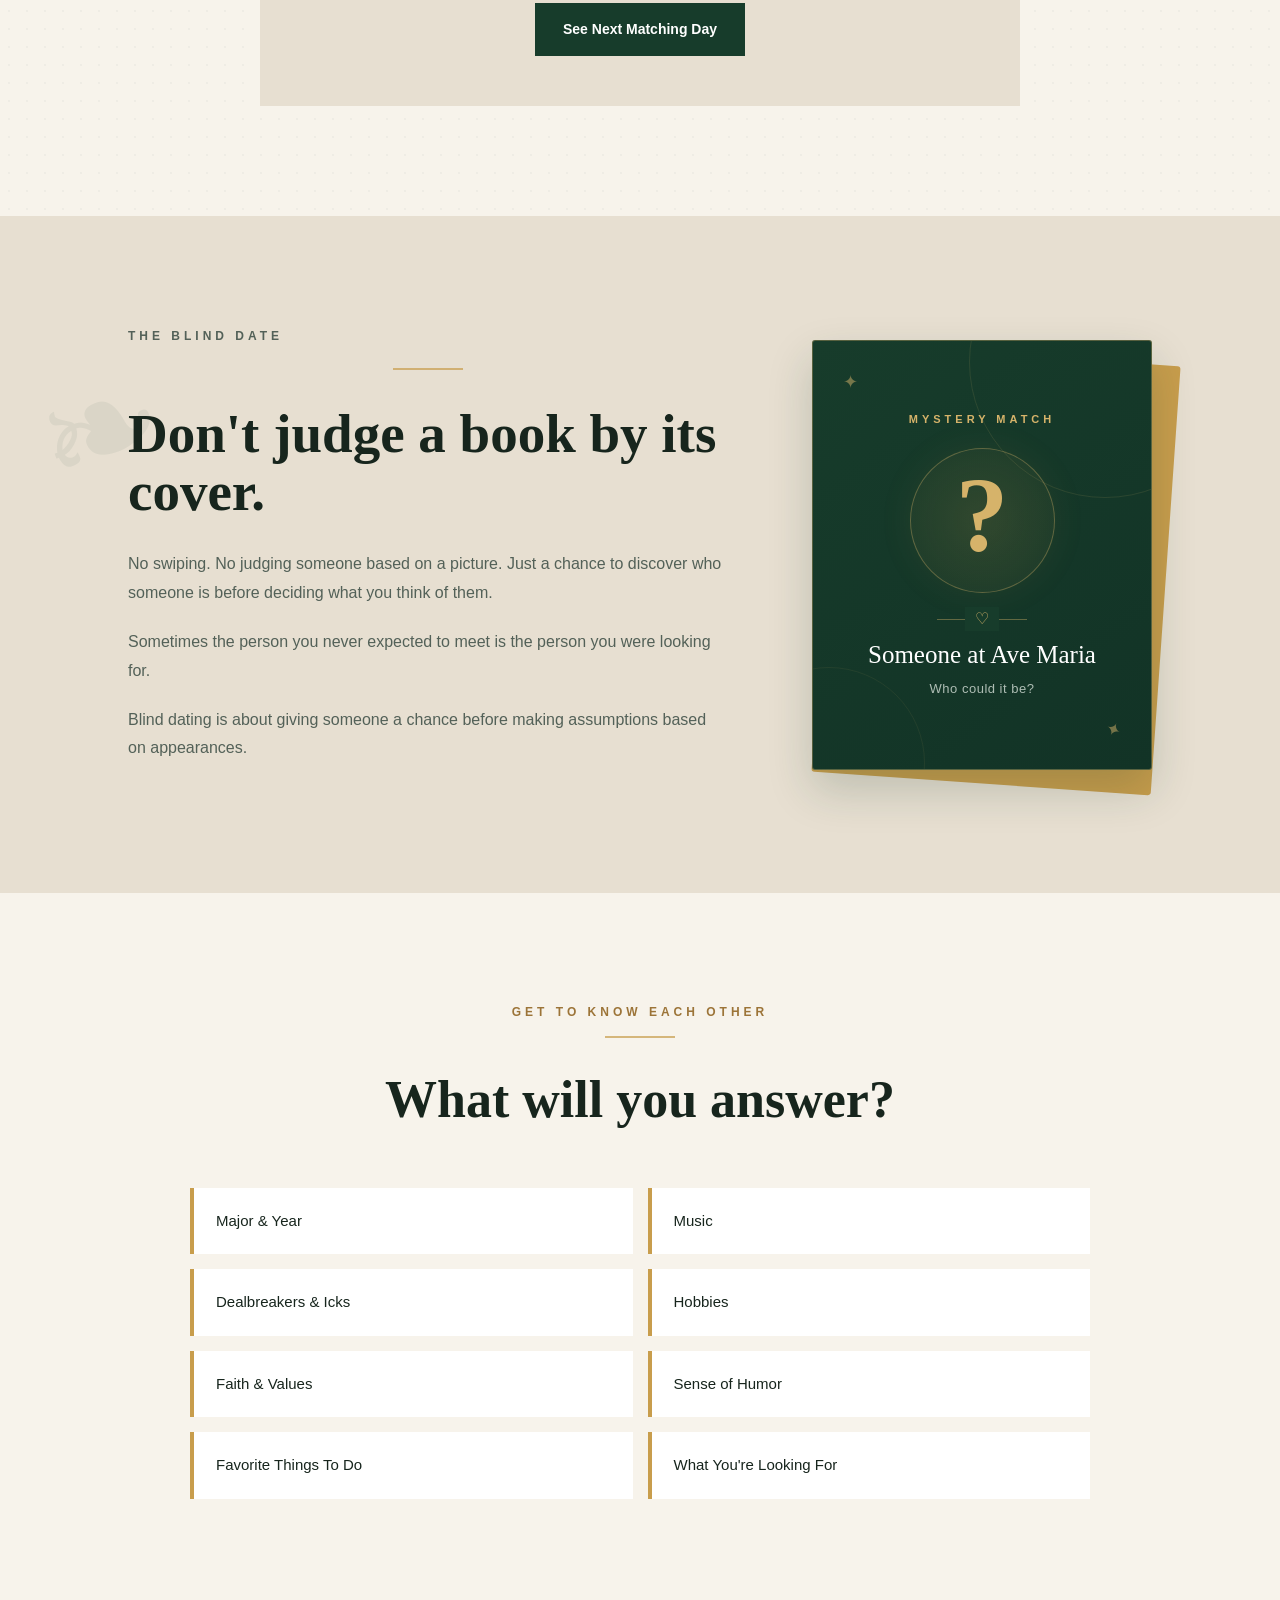
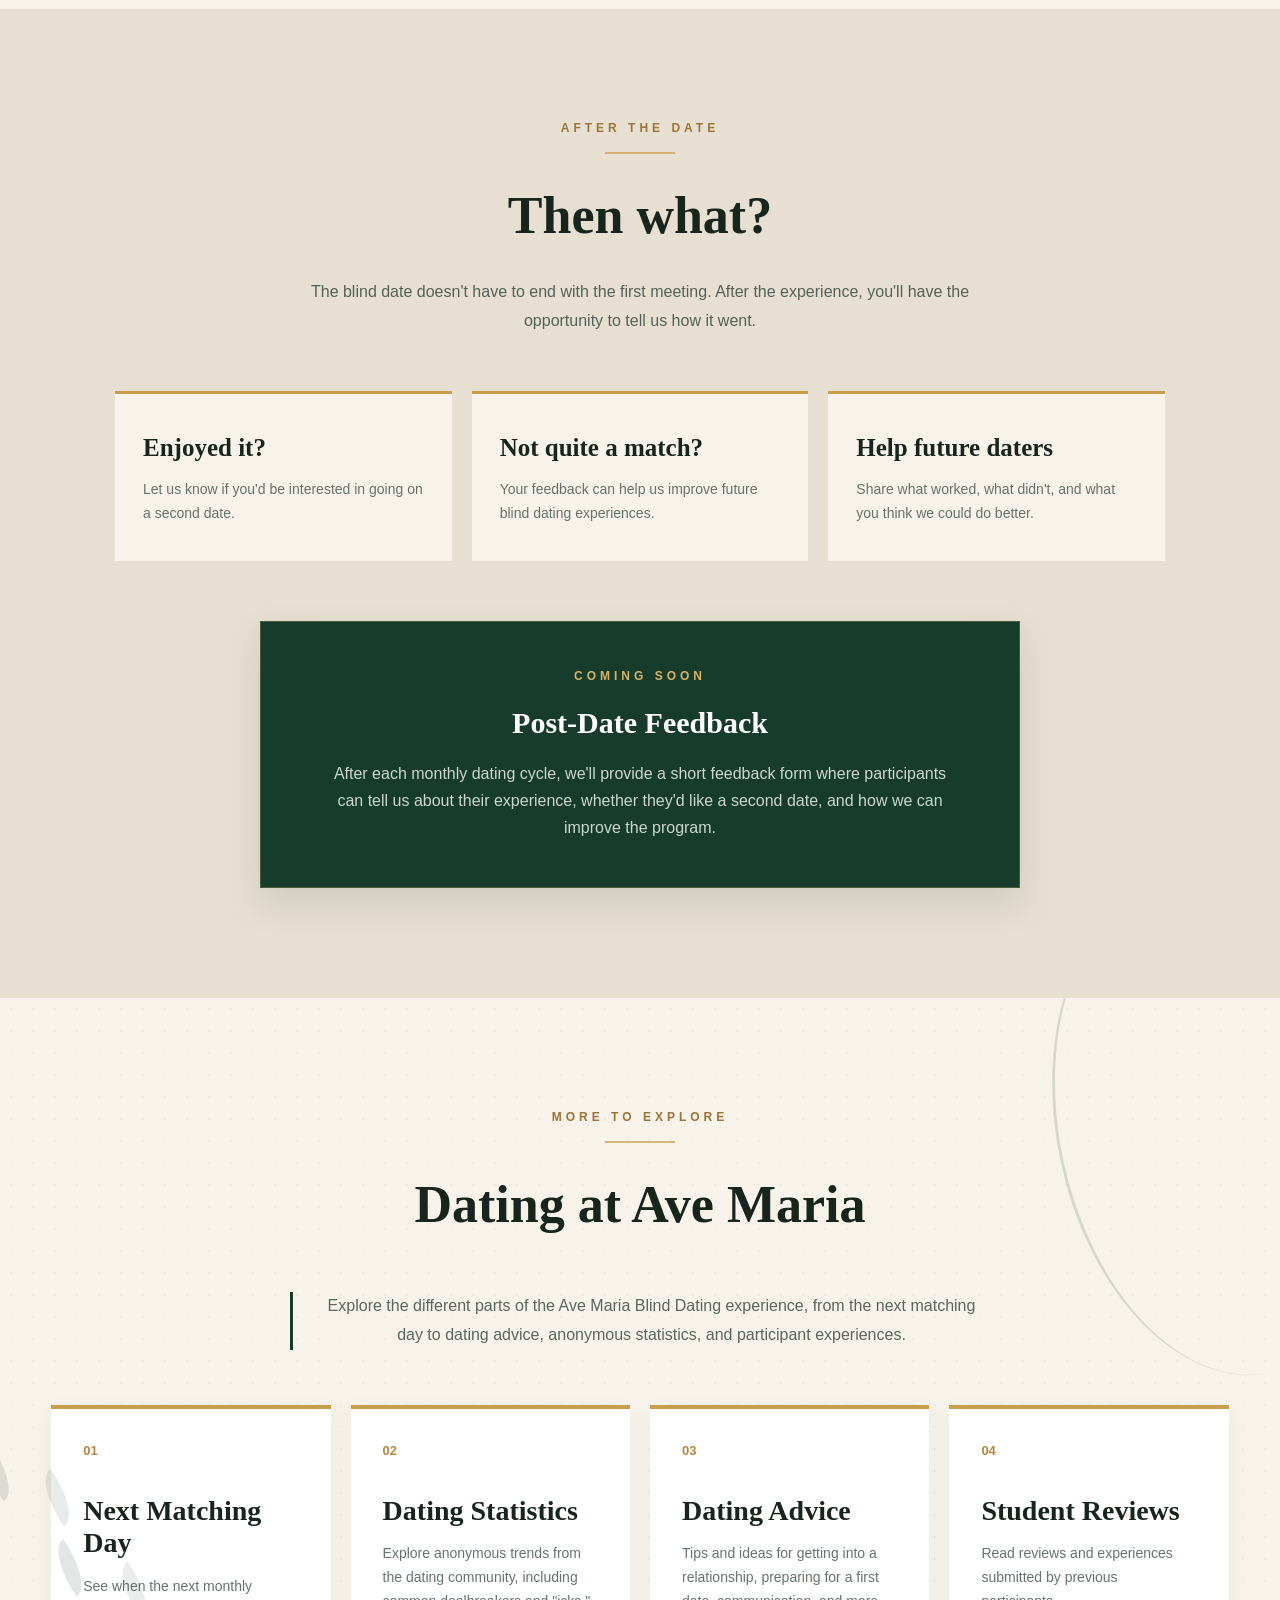
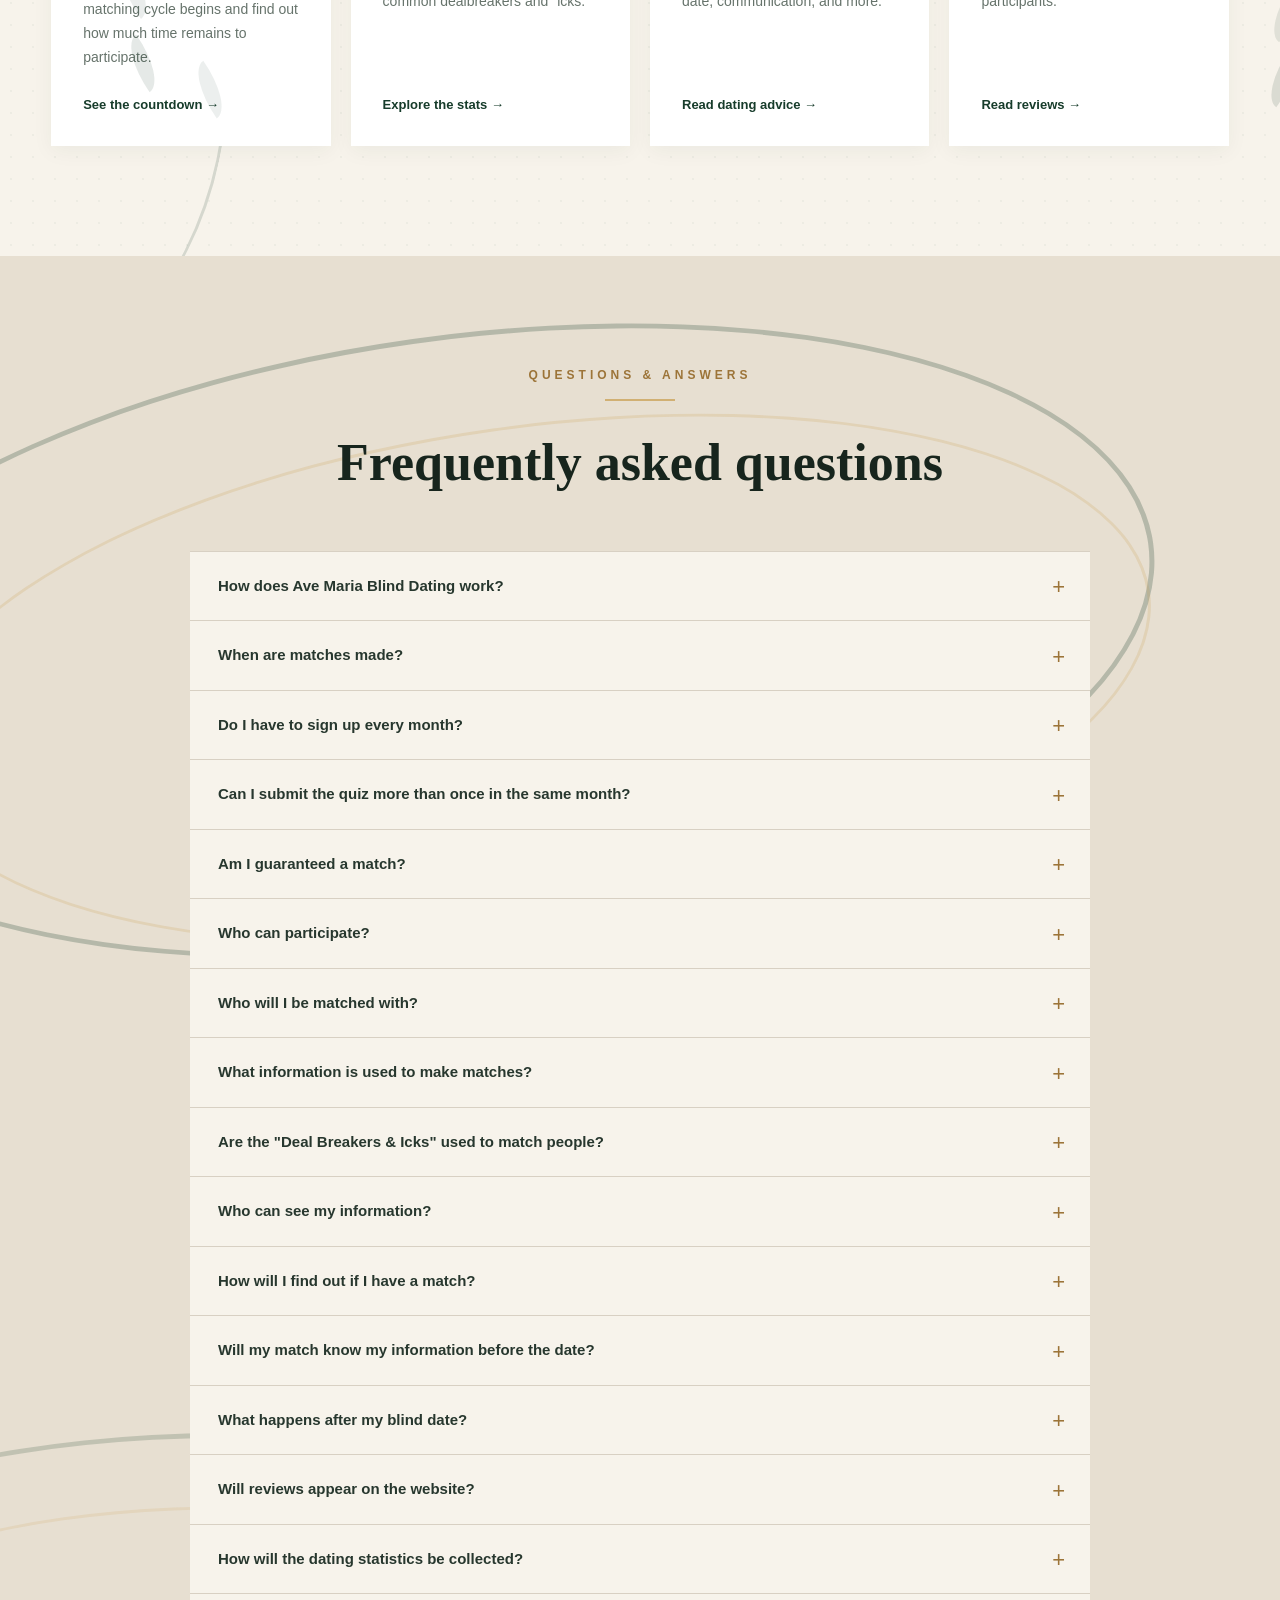
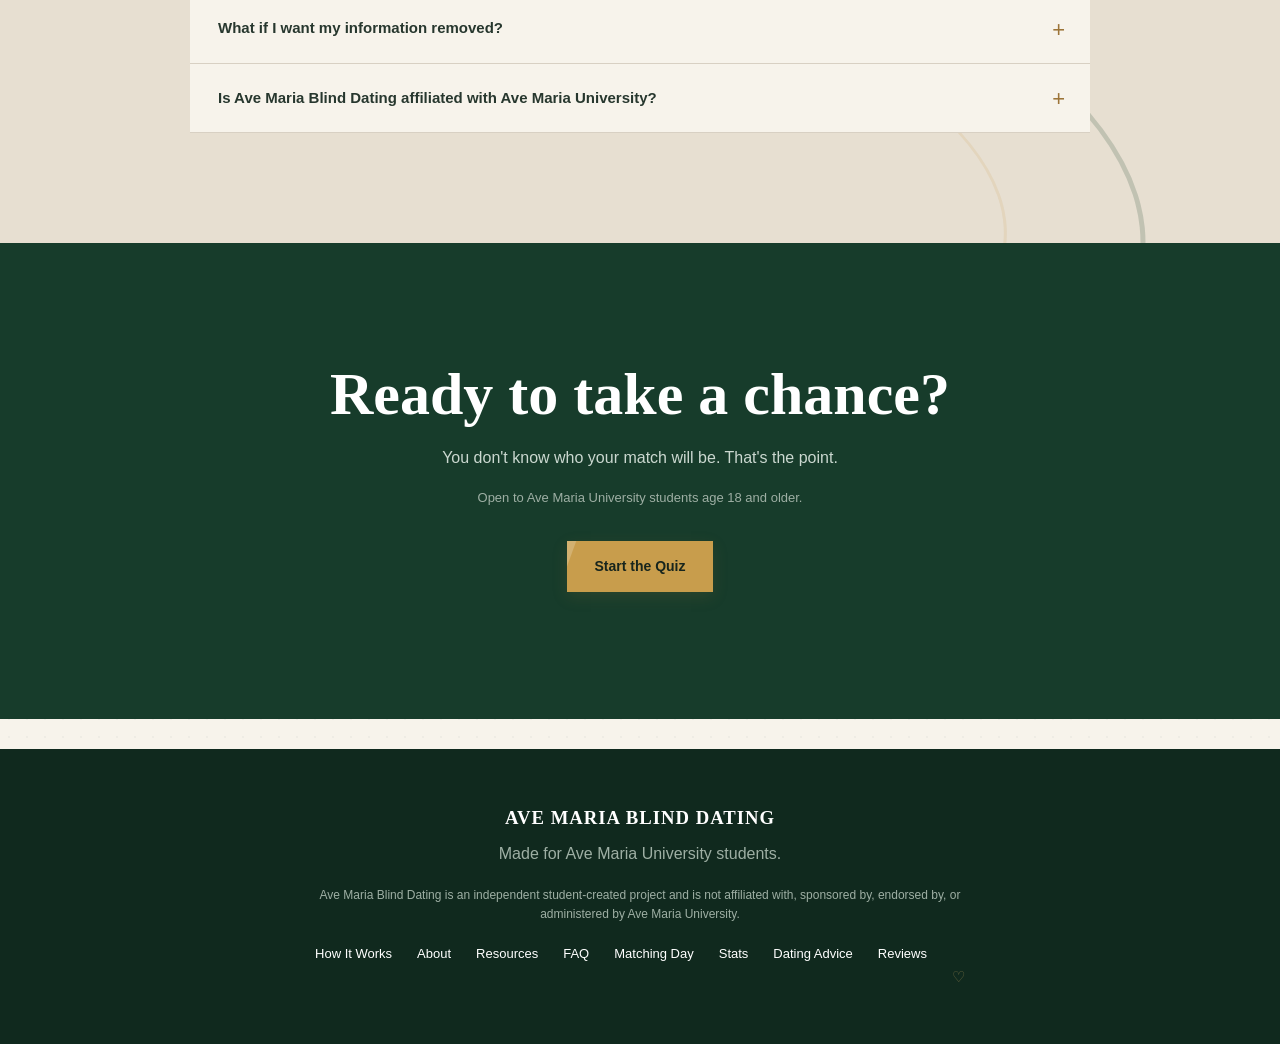
==== commit c9297463: "Change unexpected span text to expected" ====
--- a/index.html
+++ b/index.html
@@ -68,7 +68,7 @@
 
             <h1>
                 Meet someone<br>
-                <span>you didn't expect.</span>
+                <span>you expect.</span>
             </h1>
 
             <p class="hero-text">
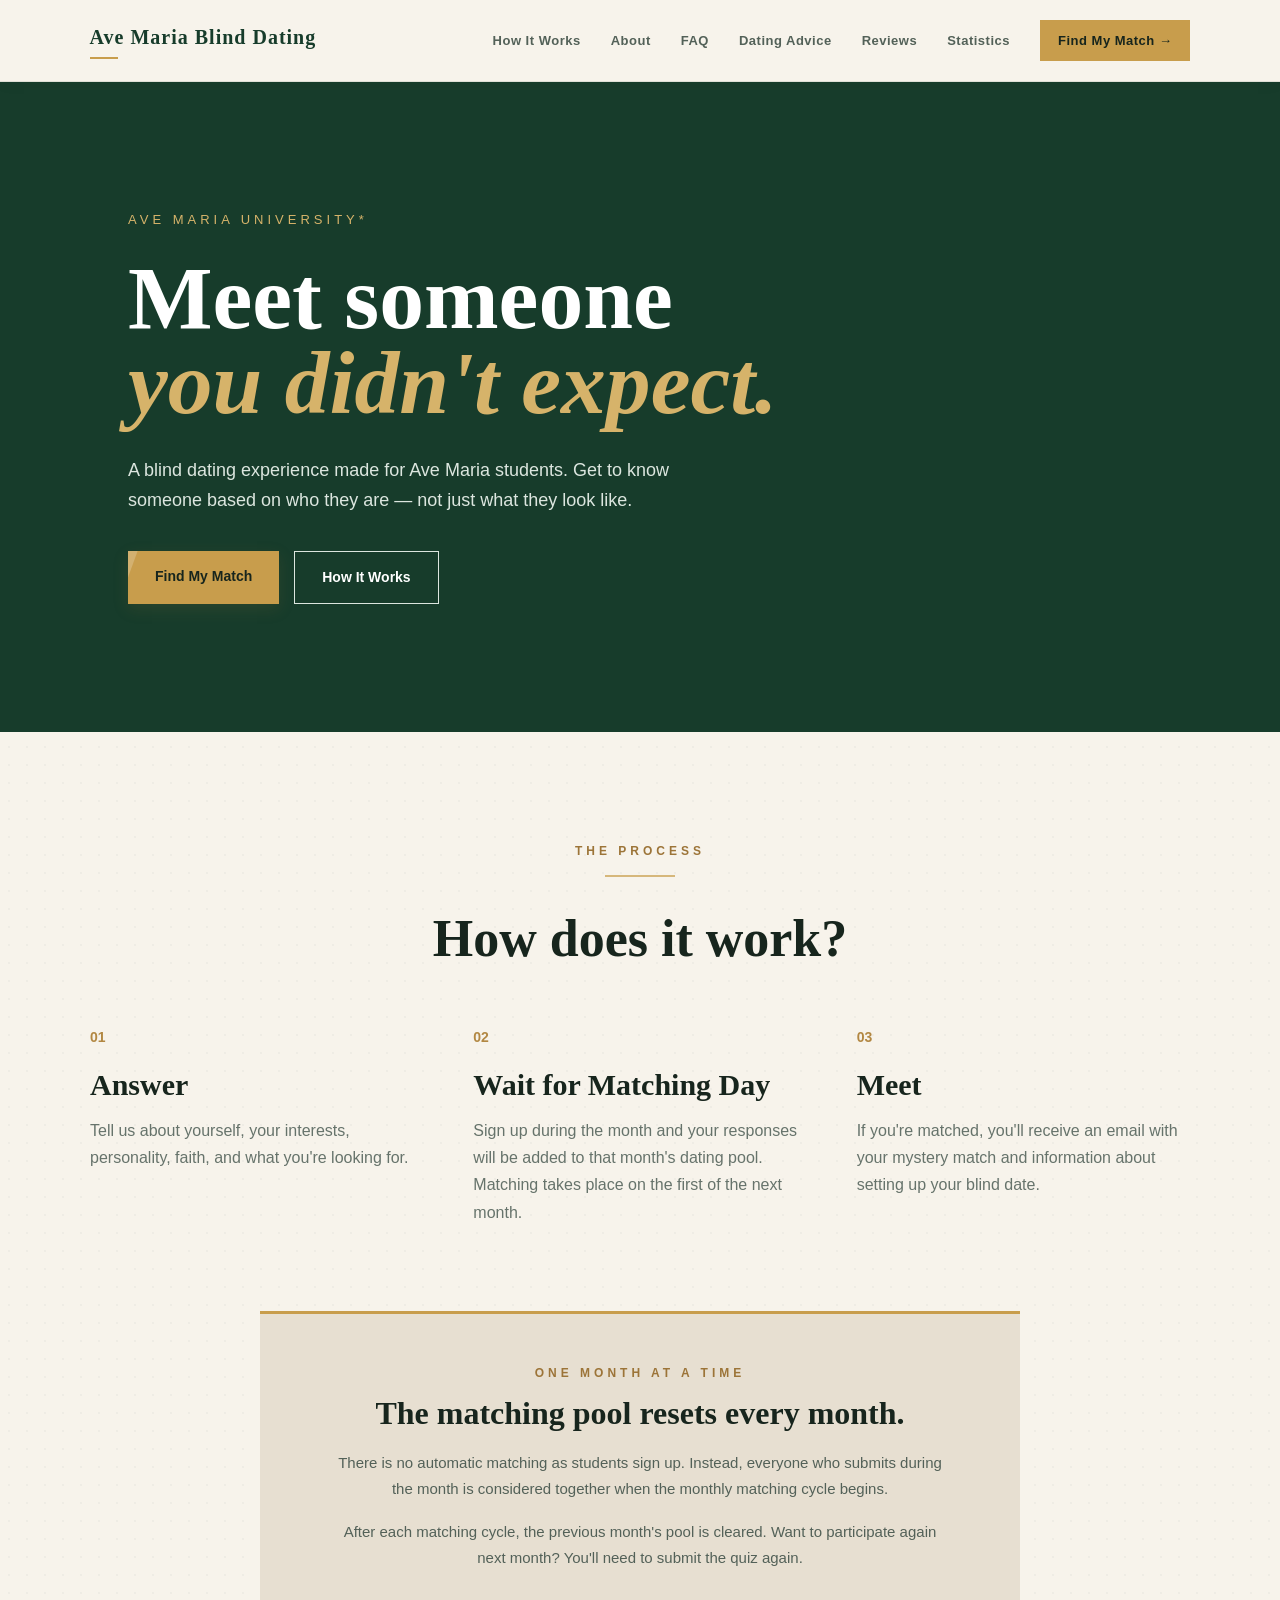
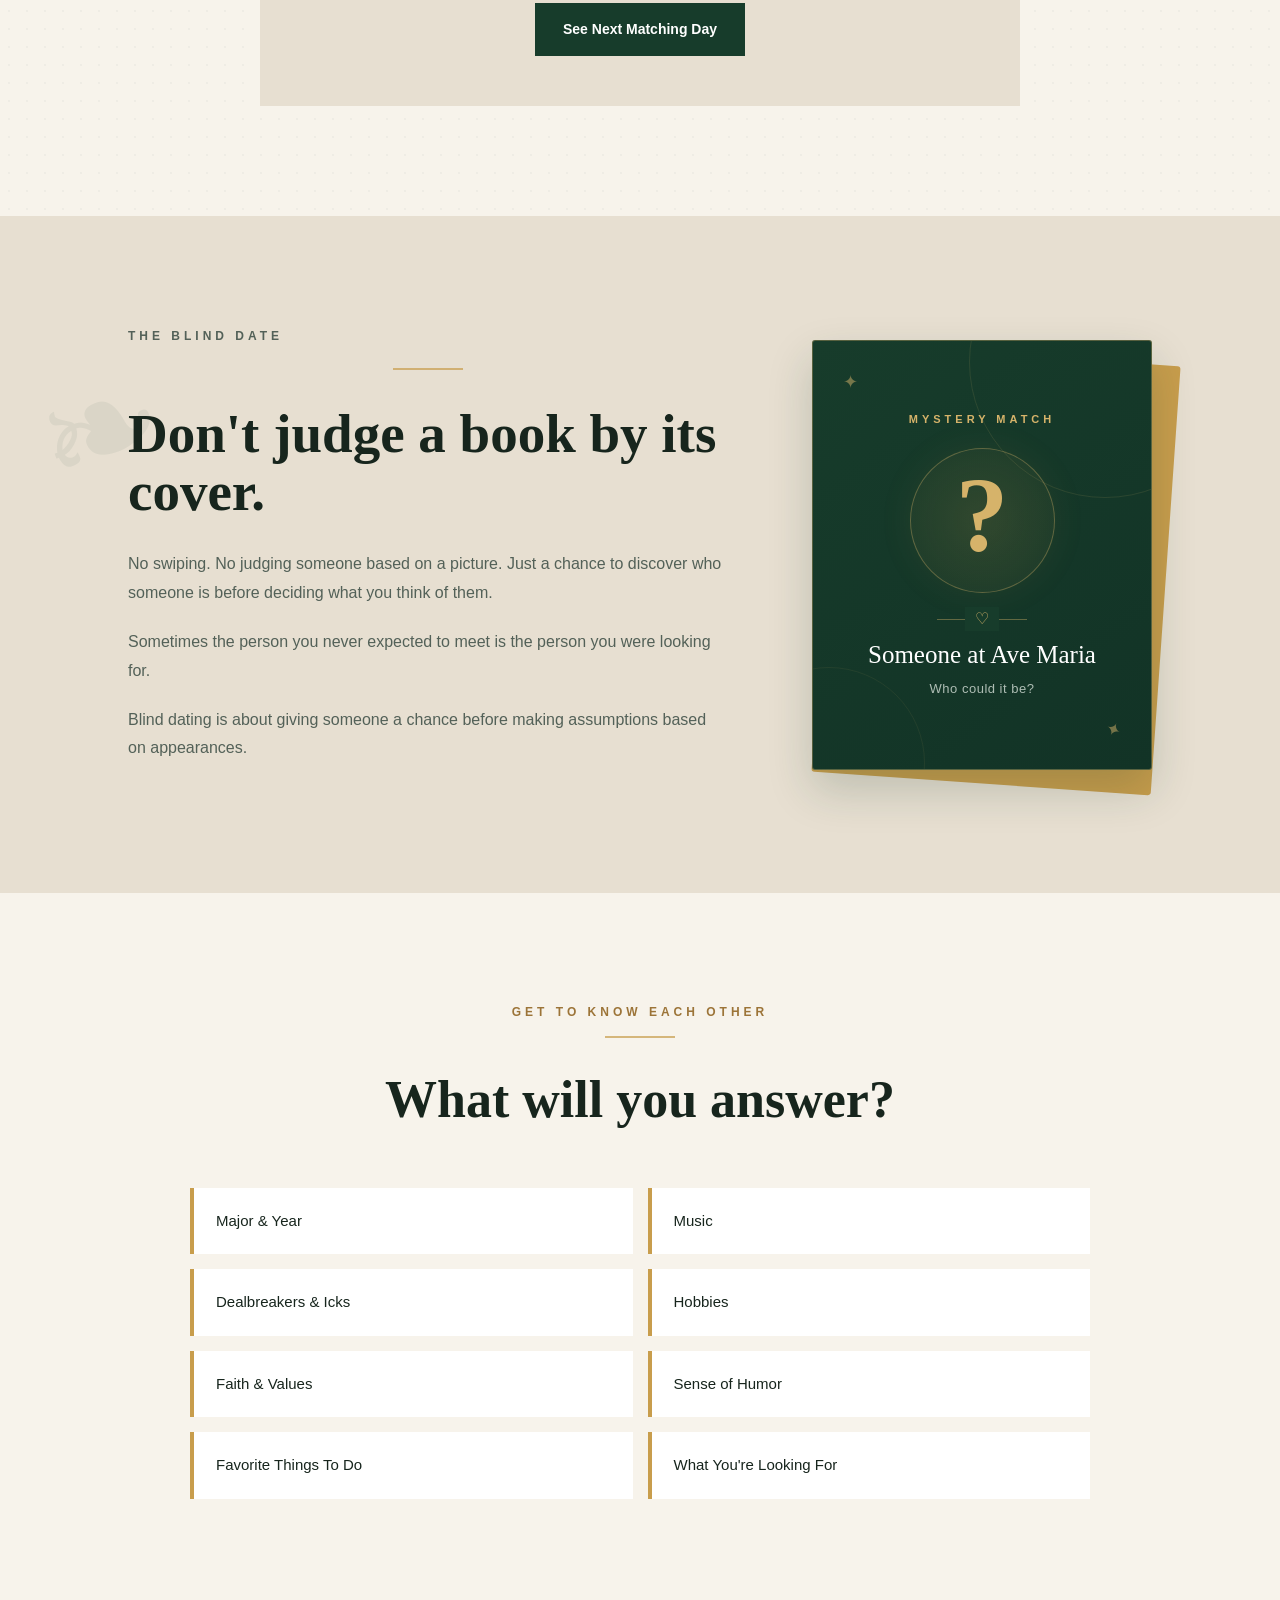
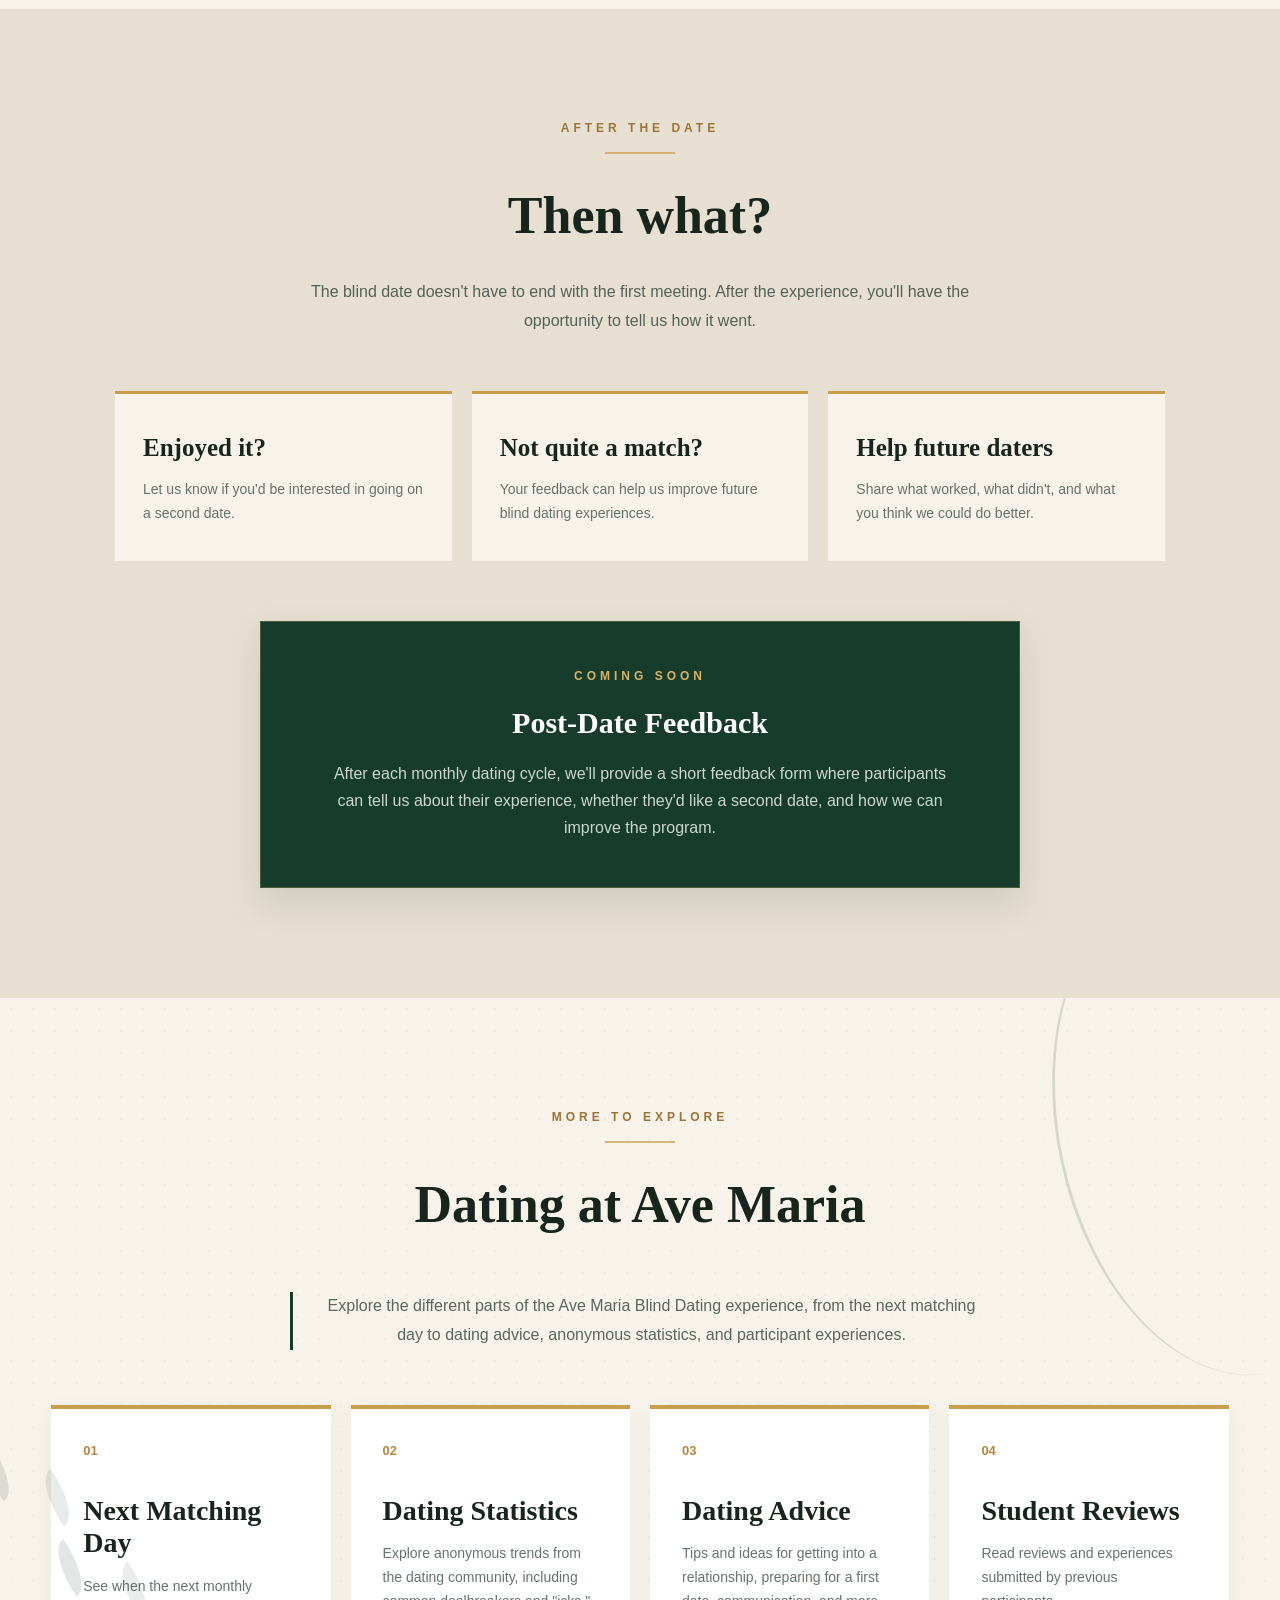
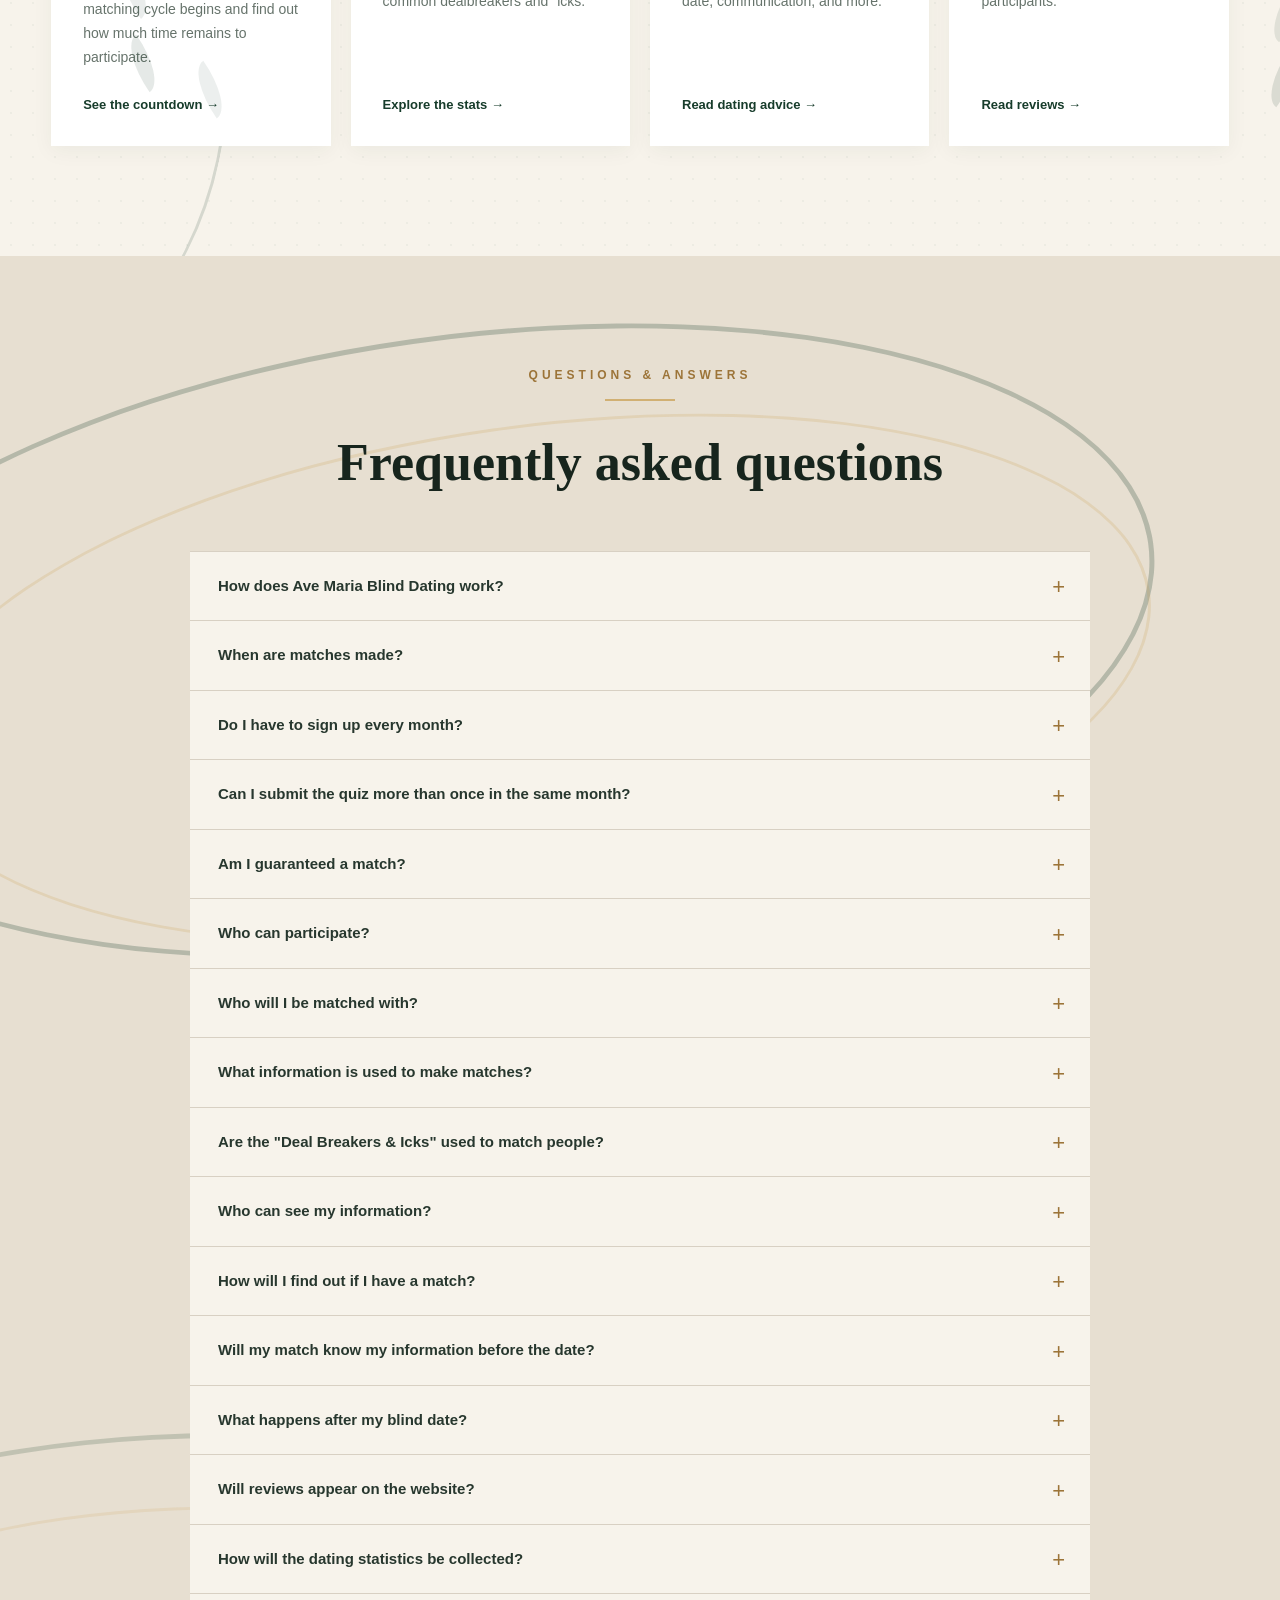
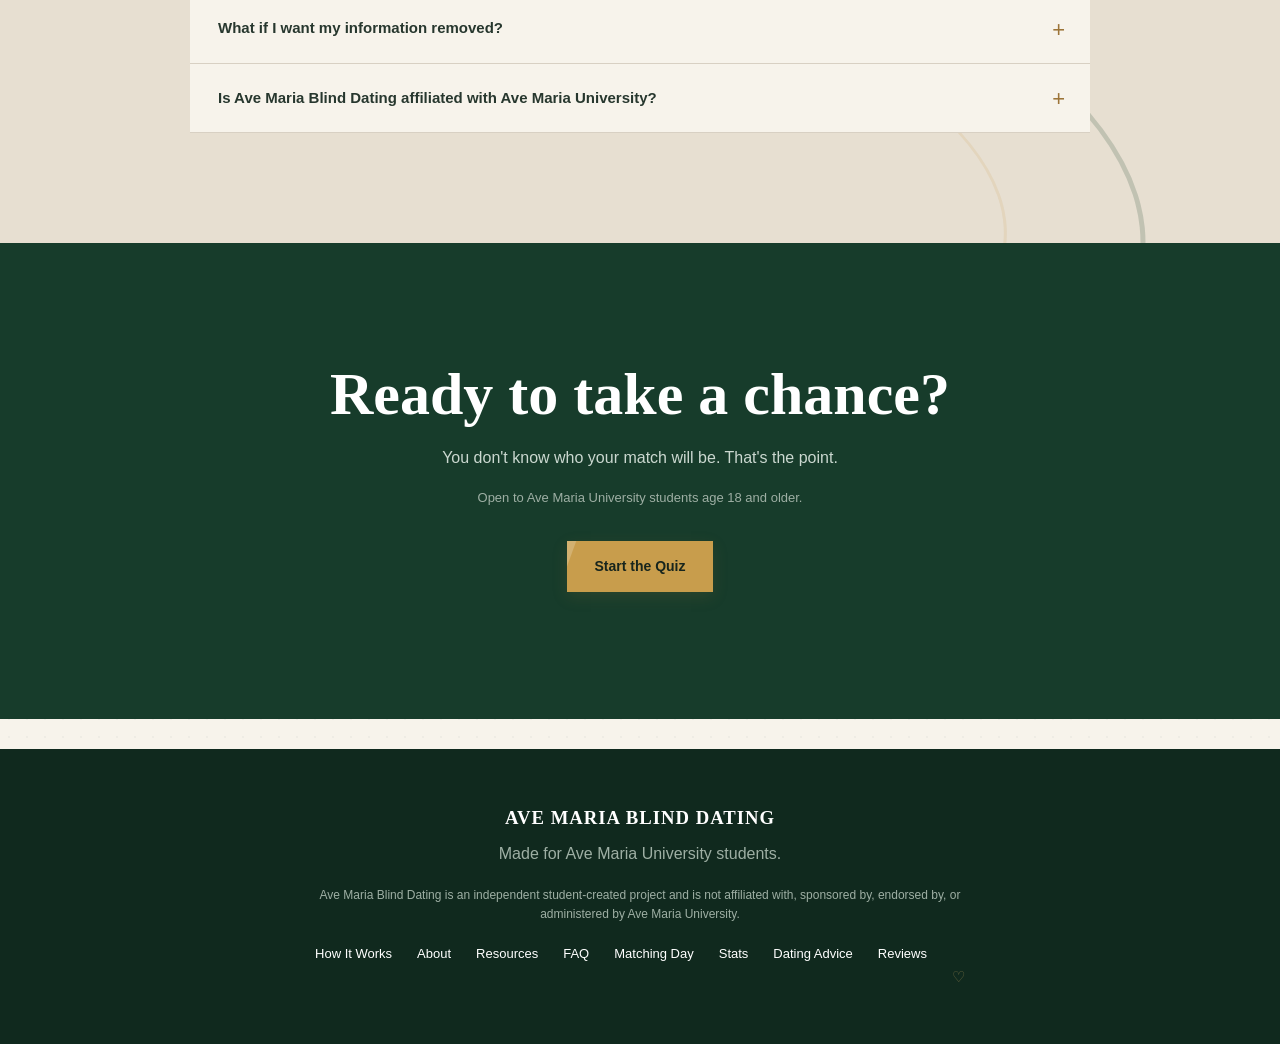
==== commit f75b5522: "Change text in header from 'expect' to 'didn't expect'" ====
--- a/index.html
+++ b/index.html
@@ -68,7 +68,7 @@
 
             <h1>
                 Meet someone<br>
-                <span>you expect.</span>
+                <span>you didn't expect.</span>
             </h1>
 
             <p class="hero-text">
